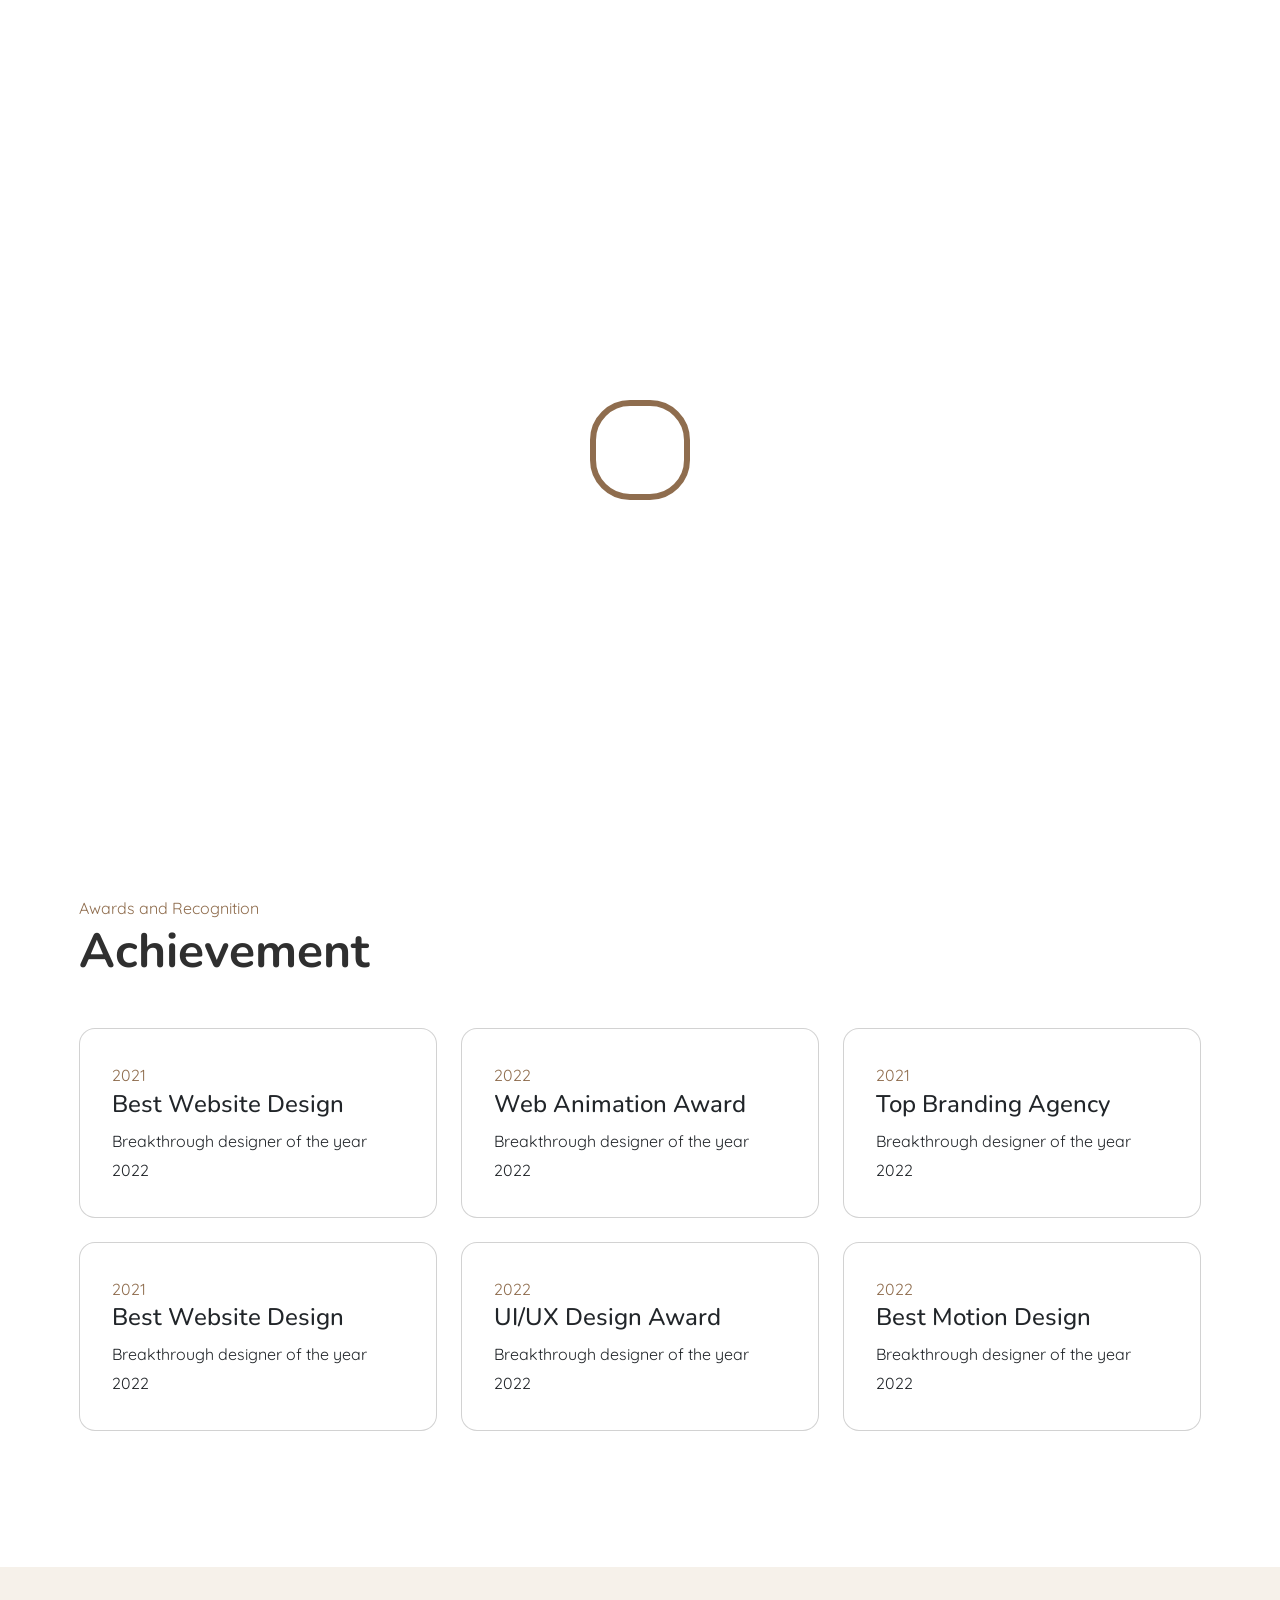
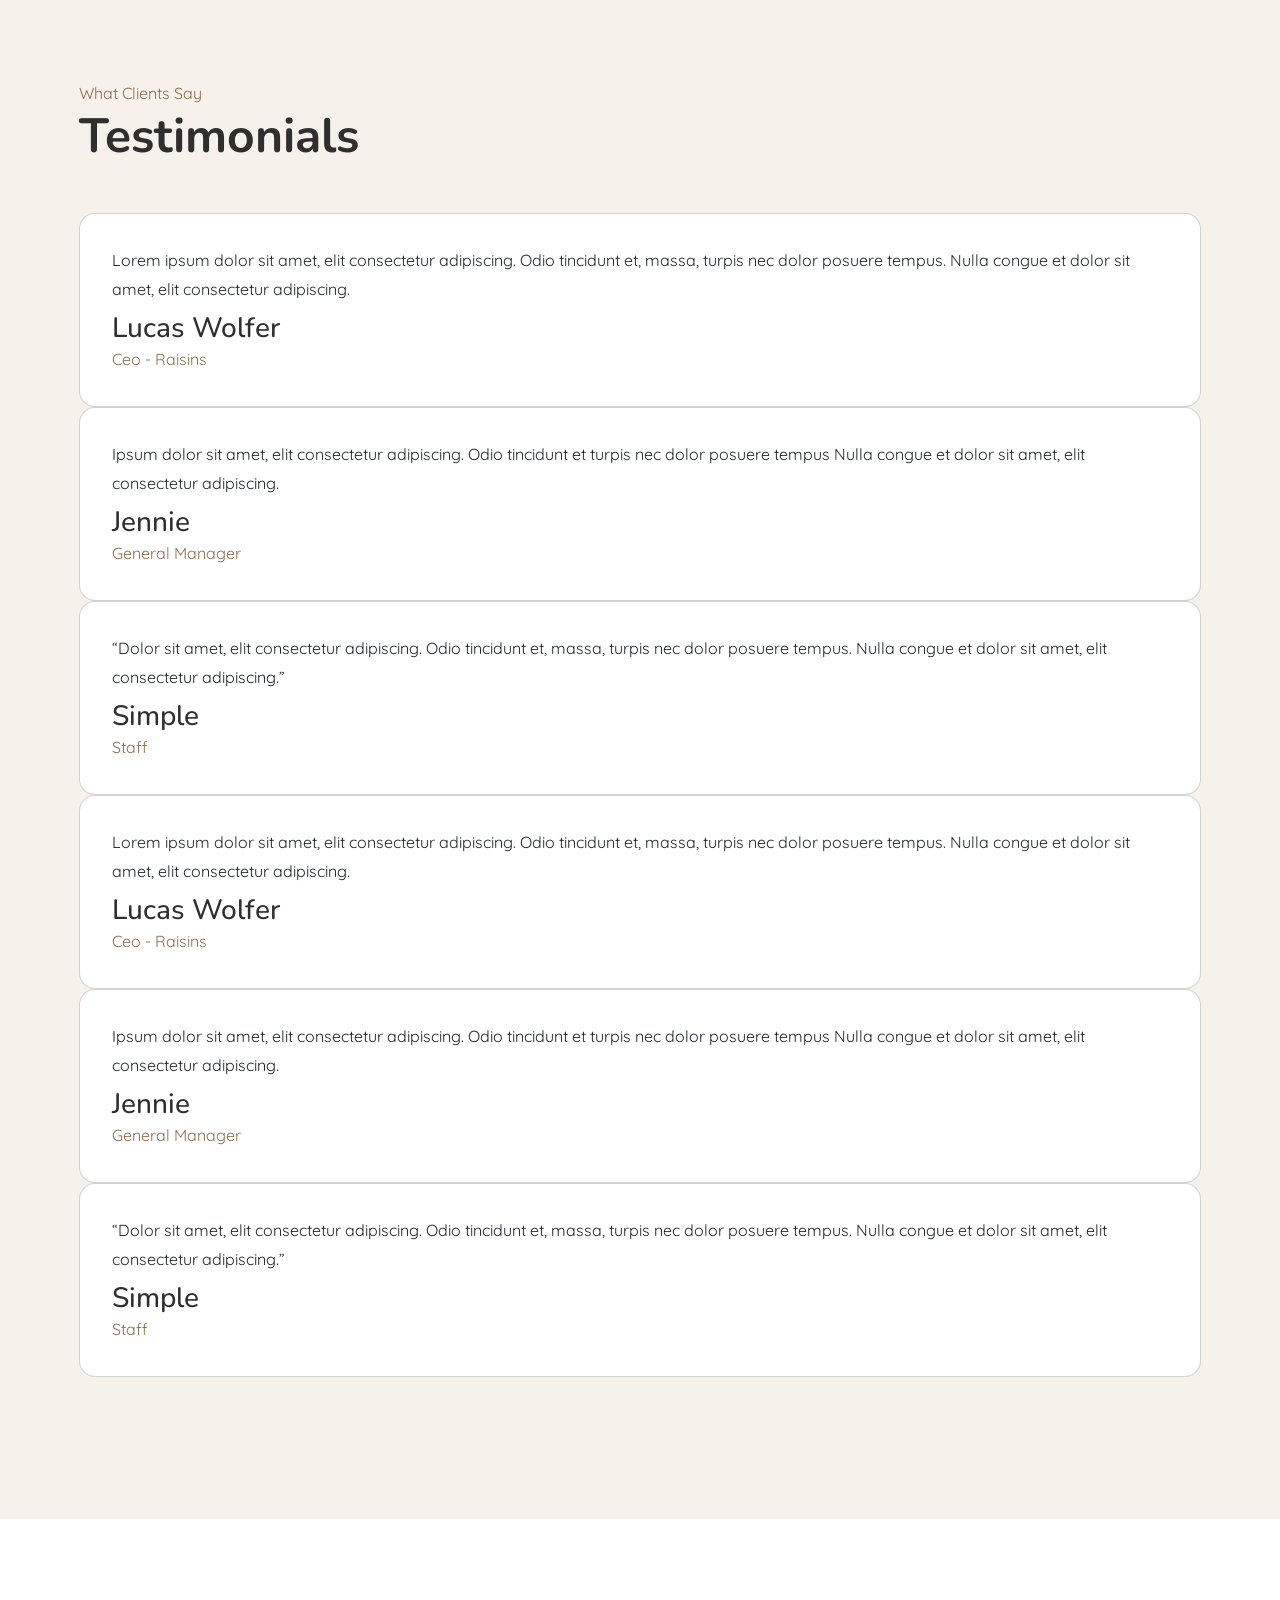
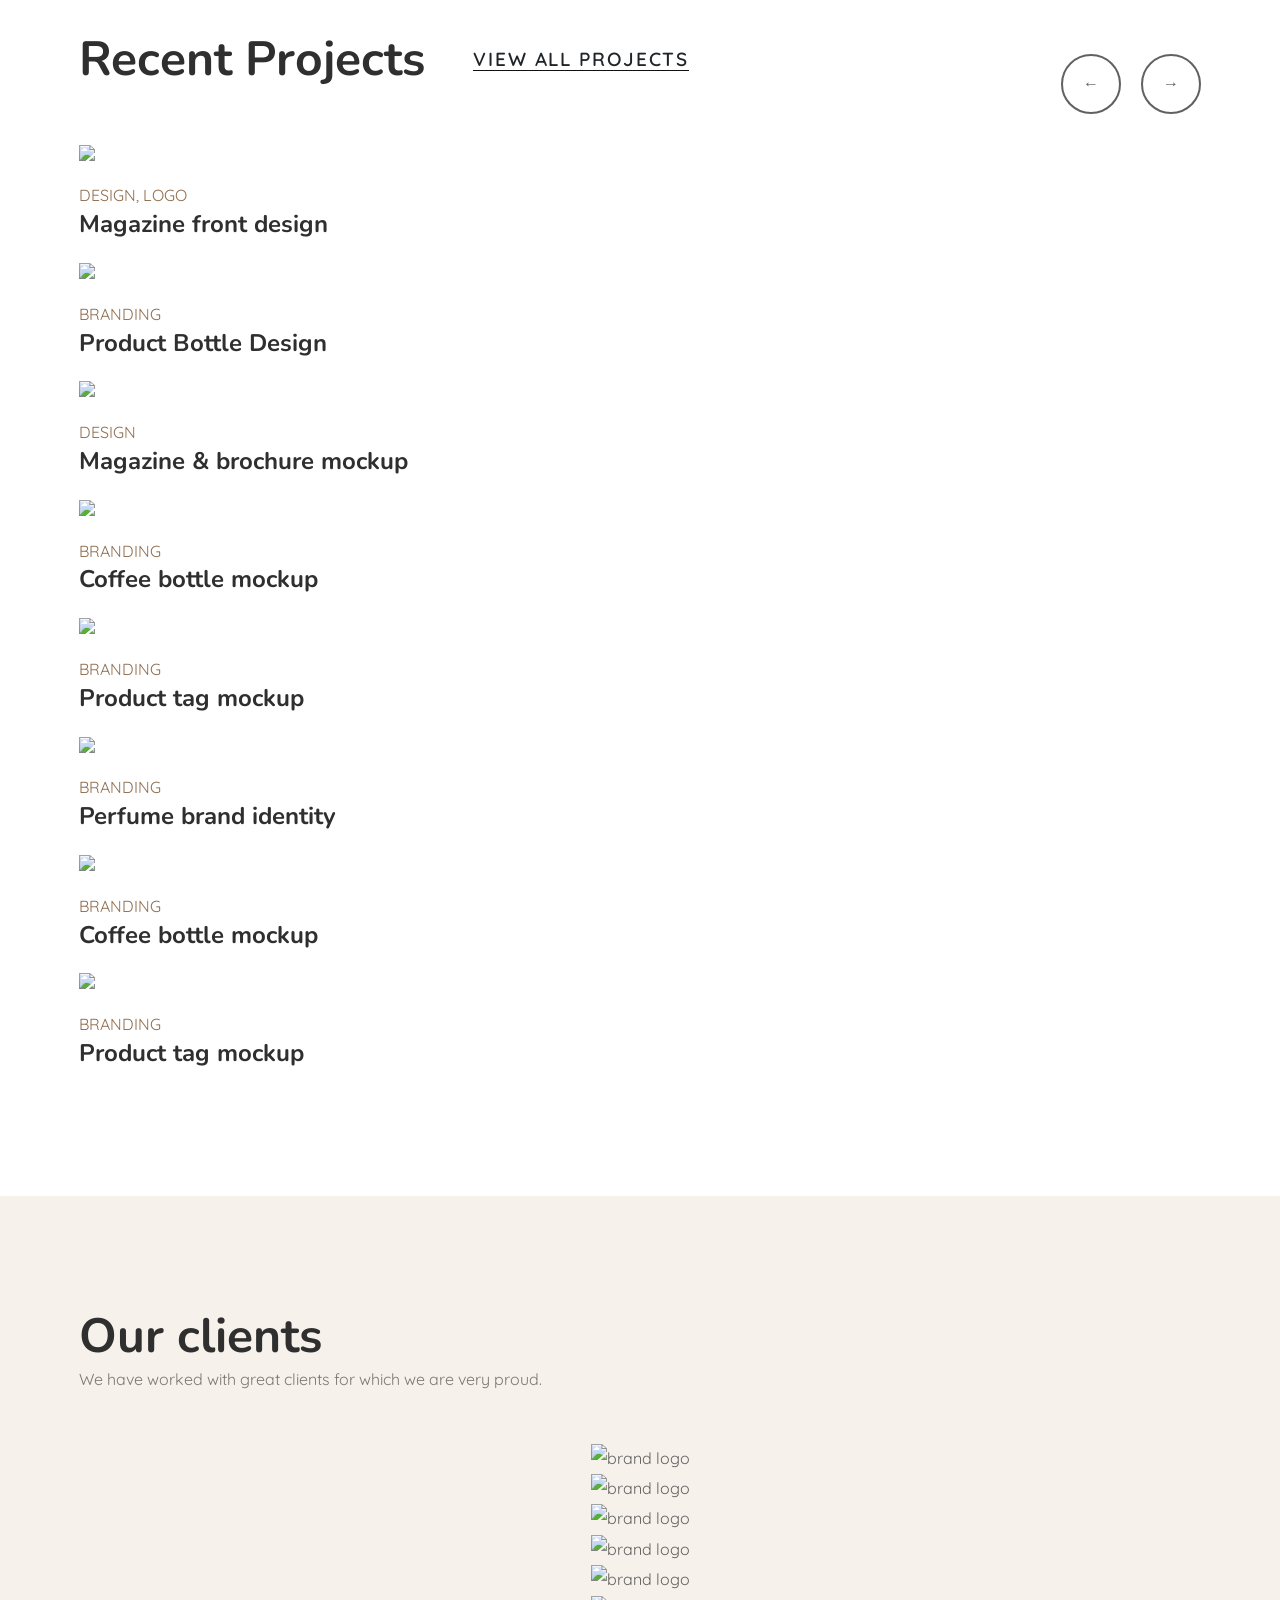
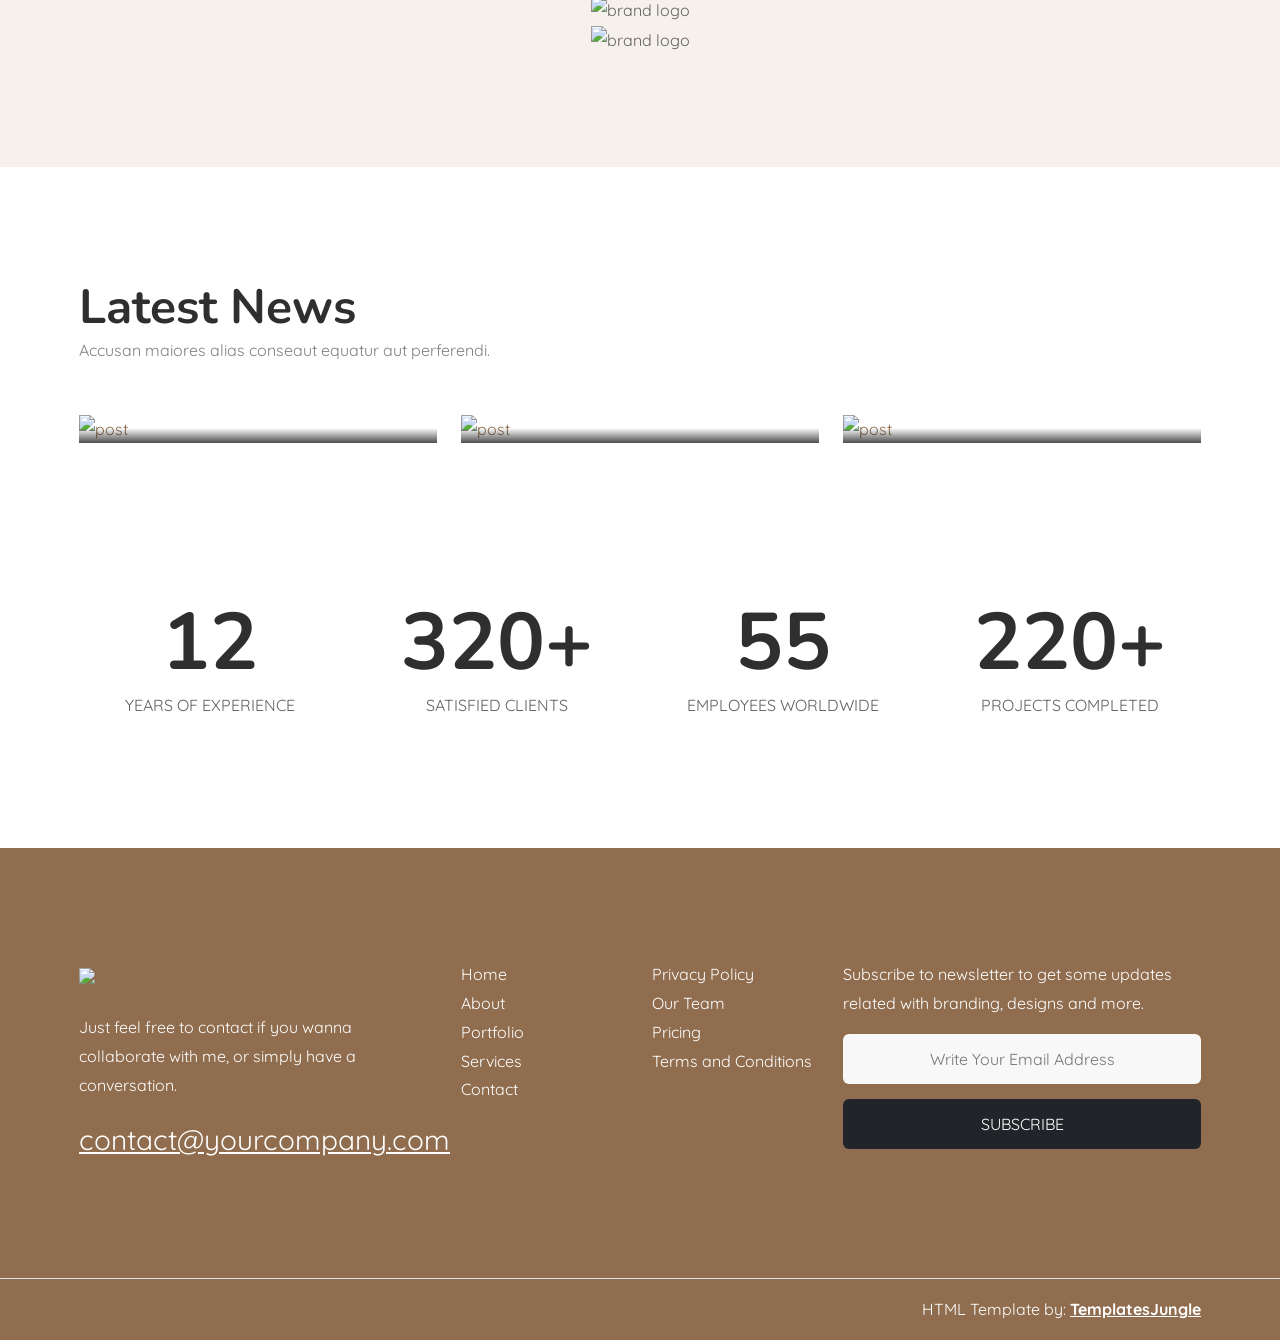
==== index.html @ b621f993 "uploading template files -2" ====
<!DOCTYPE html>
<html>

<head>
	<title>Aurora - Portfolio Bootstrap5 HTML/CSS Website Template</title>

	<meta charset="utf-8">
	<meta http-equiv="X-UA-Compatible" content="IE=edge">
	<meta name="viewport" content="width=device-width, initial-scale=1.0">
	<meta name="format-detection" content="telephone=no">
	<meta name="apple-mobile-web-app-capable" content="yes">
	<meta name="author" content="TemplatesJungle">
	<meta name="keywords" content="Portfolio, Bootstrap5, HTML/CSS, Website Template">
	<meta name="description" content="Aurora is a Portfolio Bootstrap5 HTML/CSS Website Template">

	<link rel="stylesheet" type="text/css" href="assets/icomoon/icomoon.css">
	<link href="https://cdn.jsdelivr.net/npm/bootstrap@5.2.3/dist/css/bootstrap.min.css" rel="stylesheet"
		integrity="sha384-rbsA2VBKQhggwzxH7pPCaAqO46MgnOM80zW1RWuH61DGLwZJEdK2Kadq2F9CUG65" crossorigin="anonymous">
	<link rel="stylesheet" type="text/css" href="assets/vendor/chocolat/css/chocolat.css">
	<link rel="stylesheet" type="text/css" href="css/vendor.css">

	<link rel="stylesheet" type="text/css" href="style.css">

	<link rel="preconnect" href="https://fonts.googleapis.com">
	<link rel="preconnect" href="https://fonts.gstatic.com" crossorigin>
	<link
		href="https://fonts.googleapis.com/css2?family=Nunito:ital,wght@0,200..1000;1,200..1000&family=Quicksand:wght@300..700&display=swap"
		rel="stylesheet">

</head>

<body>

	<div id="overlayer">
		<span class="loader">
			<span class="loader-inner"></span>
		</span>
	</div>

	<div class="nav nav-overlay">
		<div class="nav__content">
			<ul class="nav__list">
				<li class="nav__list-item mb-2 active-nav"><a href="#">Home</a></li>
				<li class="nav__list-item mb-2"><a href="styles.html">Styles <span
							class="badge bg-dark fs-6">PRO</span></a>
				</li>
				<li class="nav__list-item mb-2"><a href="blog.html">Blog <span class="badge bg-dark fs-6">PRO</span></a>
				</li>
				<li class="nav__list-item mb-2"><a href="portfolio-masonry.html">Portfolio Masonry <span
							class="badge bg-dark fs-6">PRO</span></a></li>
				<li class="nav__list-item mb-2"><a href="single-post.html">Single Post <span
							class="badge bg-dark fs-6">PRO</span></a></li>
				<li class="nav__list-item mb-2"><a href="single-portfolio.html">Single Portfolio <span
							class="badge bg-dark fs-6">PRO</span></a></li>
				<li class="nav__list-item mb-2"><a href="contact.html">Contact us <span
							class="badge bg-dark fs-6">PRO</span></a></li>
				<li class="nav__list-item mb-2"><a href="team.html">Our Team <span
							class="badge bg-dark fs-6">PRO</span></a>
				</li>
				<li class="nav__list-item mb-2"><a href="https://templatesjungle.gumroad.com/l/aurora"
						class="text-decoration-underline fw-bold" target="_blank">Get PRO Version</a></li>
			</ul>
		</div>
	</div>

	<header id="header">
		<div class="header-wrap" data-aos="fade">
			<div class="main-logo">
				<a href="index.html"><img src="images/logo.png" title="Portfo HTML Template"></a>
			</div><!--main-logo-->

			<nav id="navbar">
				<input id="menu-toggle" type="checkbox" />
				<label class="menu-btn" for="menu-toggle">
					<span></span>
				</label>
			</nav>

		</div><!--header-wrap-->
	</header>

	<section id="billboard" class="jarallax bg-secondary">
		<div class="container-lg">
			<div class="row align-items-end">
				<div class="col-lg-6" data-aos="zoom-in-up">
					<div class="banner-content">
						<div class="banner-header">
							<h2 class="display-1">Aurora Lane<br />Creative Head</h2>
							<p class="fs-5">I specialize in creating logos, visual identities, mobile apps, websites,
								social media
								content, and editorial designs.</p>
							<a href="#" class="btn btn-primary btn-large">Get in touch</a>
						</div>
					</div>
				</div>
				<div class="col-lg-6" data-aos="zoom-in-up">
					<img src="images/banner-pic.png" alt="Banner" class="img-fluid">
				</div>
			</div>
		</div>
	</section>

	<section id="about-me" class=" padding-large">
		<div class="container-lg">
			<div class="row">
				<div class="col-md-4 mb-5 mb-lg-0">
					<div class="info-box" data-aos="zoom-in-up" data-aos-delay="300">
						<div class="icon"><iconify-icon icon="la:edit"></div>
						<h3>UI/UX design</h3>
						<p>Perferendis doloribus asperiores repellat quia voluptas aspernatur te natus accusan maiores
							alias consequatur aut aut.</p>
					</div>
				</div>
				<div class="col-md-4 mb-5 mb-lg-0">
					<div class="info-box" data-aos="zoom-in-up" data-aos-delay="600">
						<div class="icon"><iconify-icon icon="la:gitter"></div>
						<h3>Branding</h3>
						<p>Perferendis doloribus asperiores repellat quia voluptas aspernatur te natus accusan maiores
							alias consequatur aut aut.</p>
					</div>
				</div>
				<div class="col-md-4 mb-5 mb-lg-0">
					<div class="info-box" data-aos="zoom-in-up" data-aos-delay="900">
						<div class="icon"><iconify-icon icon="la:jira"></div>
						<h3>Logo Design</h3>
						<p>Perferendis doloribus asperiores repellat quia voluptas aspernatur te natus accusan maiores
							alias consequatur aut aut.</p>
					</div>
				</div>
			</div>
		</div>
	</section>

	<section id="achievement" class="padding-large pt-0">
		<div class="container-lg">
			<div class="row">
				<div class="section-header align-center mb-5">
					<span class="text-primary">Awards and Recognition</span>
					<h2 class="display-5 m-0">Achievement</h2>
				</div>
			</div>
		</div>

		<div class="container-lg">
			<div class="row">
				<div class="col-md-4">
					<div class="card mb-4" data-aos="zoom-in-up" data-aos-delay="0">
						<div class="card-body">
							<span class="card-subtitle mb-2 text-primary">2021</span>
							<h4 class="card-title text-capitalize">best Website design</h4>
							<p class="card-text">Breakthrough designer of the year 2022</p>
						</div>
					</div>
				</div>
				<div class="col-md-4">
					<div class="card mb-4" data-aos="zoom-in-up" data-aos-delay="200">
						<div class="card-body">
							<span class="card-subtitle mb-2 text-primary">2022</span>
							<h4 class="card-title text-capitalize">Web animation award</h4>
							<p class="card-text">Breakthrough designer of the year 2022</p>
						</div>
					</div>
				</div>
				<div class="col-md-4">
					<div class="card mb-4" data-aos="zoom-in-up" data-aos-delay="400">
						<div class="card-body">
							<span class="card-subtitle mb-2 text-primary">2021</span>
							<h4 class="card-title text-capitalize">Top branding agency</h4>
							<p class="card-text">Breakthrough designer of the year 2022</p>
						</div>
					</div>
				</div>
				<div class="col-md-4">
					<div class="card mb-4" data-aos="zoom-in-up" data-aos-delay="600">
						<div class="card-body">
							<span class="card-subtitle mb-2 text-primary">2021</span>
							<h4 class="card-title text-capitalize">best Website design</h4>
							<p class="card-text">Breakthrough designer of the year 2022</p>
						</div>
					</div>
				</div>
				<div class="col-md-4">
					<div class="card mb-4" data-aos="zoom-in-up" data-aos-delay="800">
						<div class="card-body">
							<span class="card-subtitle mb-2 text-primary">2022</span>
							<h4 class="card-title text-capitalize">UI/UX design award</h4>
							<p class="card-text">Breakthrough designer of the year 2022</p>
						</div>
					</div>
				</div>
				<div class="col-md-4">
					<div class="card mb-4" data-aos="zoom-in-up" data-aos-delay="1000">
						<div class="card-body">
							<span class="card-subtitle mb-2 text-primary">2022</span>
							<h4 class="card-title text-capitalize">best motion design</h4>
							<p class="card-text">Breakthrough designer of the year 2022</p>
						</div>
					</div>
				</div>
			</div>
		</div>
	</section>

	<section id="testimonials" class="padding-large bg-grey">
		<div class="container-lg" data-aos="zoom-in-up" data-aos-delay="300">
			<div class="row">
				<div class="col-md-12">
					<div class="section-header align-center mb-5">
						<span class="text-primary">What Clients Say</span>
						<h2 class="display-5 m-0 dark">Testimonials</h2>
					</div>
				</div>
			</div>

			<div class="row">
				<div class="col-md-12 position-relative">
					<div class="testimonial-carousel swiper overflow-hidden">
						<div class="swiper-wrapper">
							<div class="swiper-slide">
								<div class="card testimonials-inner">
									<div class="card-body">
										<p class="card-text mb-2">Lorem ipsum dolor sit amet, elit consectetur
											adipiscing. Odio tincidunt et, massa, turpis nec dolor posuere tempus. Nulla
											congue et dolor sit amet, elit consectetur adipiscing.
										</p>
										<div class="testimonial-author">
											<div class="author-detail">
												<h3 class="name m-0">Lucas Wolfer</h3>
												<span class="author-title text-primary">Ceo - Raisins</span>
											</div>
										</div>
									</div>
								</div>
							</div>
							<div class="swiper-slide">
								<div class="card testimonials-inner">
									<div class="card-body">
										<p class="card-text mb-2">Ipsum dolor sit amet, elit consectetur adipiscing.
											Odio tincidunt et turpis nec dolor posuere tempus Nulla congue et dolor sit
											amet, elit consectetur adipiscing.</p>
										<div class="testimonial-author">
											<div class="author-detail">
												<h3 class="name m-0">Jennie</h3>
												<div class="author-title text-primary">General Manager</div>
											</div>
										</div>
									</div>
								</div>
							</div>
							<div class="swiper-slide">
								<div class="card testimonials-inner">
									<div class="card-body">
										<p class="card-text mb-2">“Dolor sit amet, elit consectetur adipiscing. Odio
											tincidunt et, massa, turpis nec dolor posuere tempus. Nulla congue et dolor
											sit amet, elit consectetur adipiscing.”</p>
										<div class="testimonial-author">
											<div class="author-detail">
												<h3 class="name m-0">Simple</h3>
												<div class="author-title text-primary">Staff</div>
											</div>
										</div>
									</div>
								</div>
							</div>
							<div class="swiper-slide">
								<div class="card testimonials-inner">
									<div class="card-body">
										<p class="card-text mb-2">Lorem ipsum dolor sit amet, elit consectetur
											adipiscing. Odio tincidunt et, massa, turpis nec dolor posuere tempus. Nulla
											congue et dolor sit amet, elit consectetur adipiscing.
										</p>
										<div class="testimonial-author">
											<div class="author-detail">
												<h3 class="name m-0">Lucas Wolfer</h3>
												<span class="author-title text-primary">Ceo - Raisins</span>
											</div>
										</div>
									</div>
								</div>
							</div>
							<div class="swiper-slide">
								<div class="card testimonials-inner">
									<div class="card-body">
										<p class="card-text mb-2">Ipsum dolor sit amet, elit consectetur adipiscing.
											Odio tincidunt et turpis nec dolor posuere tempus Nulla congue et dolor sit
											amet, elit consectetur adipiscing.</p>
										<div class="testimonial-author">
											<div class="author-detail">
												<h3 class="name m-0">Jennie</h3>
												<div class="author-title text-primary">General Manager</div>
											</div>
										</div>
									</div>
								</div>
							</div>
							<div class="swiper-slide">
								<div class="card testimonials-inner">
									<div class="card-body">
										<p class="card-text mb-2">“Dolor sit amet, elit consectetur adipiscing. Odio
											tincidunt et, massa, turpis nec dolor posuere tempus. Nulla congue et dolor
											sit amet, elit consectetur adipiscing.”</p>
										<div class="testimonial-author">
											<div class="author-detail">
												<h3 class="name m-0">Simple</h3>
												<div class="author-title text-primary">Staff</div>
											</div>
										</div>
									</div>
								</div>
							</div>
						</div>
					</div>
					<div class="swiper-pagination"></div>
				</div>
			</div>
		</div>
	</section>

	<section id="portfolio" class="overflow-hidden padding-large">
		<div class="container-lg" data-aos="zoom-in-up" data-aos-delay="300">
			<div class="row">
				<div class="col-md-8">
					<div
						class="section-header d-flex flex-wrap justify-content-center justify-content-md-start align-items-center mb-2 mb-md-5">
						<h2 class="display-5 m-0">Recent Projects</h2>
						<a href="#" class="btn-link ms-0 ms-md-5 text-dark text-decoration-none">View all Projects</a>
					</div>
				</div>
				<div class="col-md-4">
					<div class="swiper-buttons">
						<div class="swiper-button portfolio-carousel-prev">←</div>
						<div class="swiper-button portfolio-carousel-next">→</div>
					</div>
				</div>
			</div>
			<div class="row">
				<div class="col-md-12">

					<div class="portfolio-carousel swiper">
						<div class="swiper-wrapper">
							<div class="swiper-slide">
								<figure class="portfolio-item">
									<a href="single-portfolio.html"><img src="images/portfolio-large-6.jpg"
											class="portfolio-image"></a>
									<figcaption class="portfolio-title my-3">
										<span class="text-primary text-uppercase fs-6">Design, Logo</span>
										<h3 class="fs-4 fw-bold">Magazine front design</h3>
									</figcaption>
								</figure>
							</div>
							<div class="swiper-slide">
								<figure class="portfolio-item">
									<a href="single-portfolio.html"><img src="images/portfolio-large-7.jpg"
											class="portfolio-image"></a>
									<figcaption class="portfolio-title my-3">
										<span class="text-primary text-uppercase fs-6">Branding</span>
										<h3 class="fs-4 fw-bold">Product Bottle Design</h3>
									</figcaption>
								</figure>
							</div>
							<div class="swiper-slide">
								<figure class="portfolio-item">
									<a href="single-portfolio.html"><img src="images/portfolio-large-8.jpg"
											class="portfolio-image"></a>
									<figcaption class="portfolio-title my-3">
										<span class="text-primary text-uppercase fs-6">Design</span>
										<h3 class="fs-4 fw-bold">Magazine & brochure mockup</h3>
									</figcaption>
								</figure>
							</div>
							<div class="swiper-slide">
								<figure class="portfolio-item">
									<a href="single-portfolio.html"><img src="images/portfolio-large-9.jpg"
											class="portfolio-image"></a>
									<figcaption class="portfolio-title my-3">
										<span class="text-primary text-uppercase fs-6">Branding</span>
										<h3 class="fs-4 fw-bold">Coffee bottle mockup</h3>
									</figcaption>
								</figure>
							</div>
							<div class="swiper-slide">
								<figure class="portfolio-item">
									<a href="single-portfolio.html"><img src="images/portfolio-large-10.jpg"
											class="portfolio-image"></a>
									<figcaption class="portfolio-title my-3">
										<span class="text-primary text-uppercase fs-6">Branding</span>
										<h3 class="fs-4 fw-bold">Product tag mockup</h3>
									</figcaption>
								</figure>
							</div>
							<div class="swiper-slide">
								<figure class="portfolio-item">
									<a href="single-portfolio.html"><img src="images/portfolio-large-11.jpg"
											class="portfolio-image"></a>
									<figcaption class="portfolio-title my-3">
										<span class="text-primary text-uppercase fs-6">Branding</span>
										<h3 class="fs-4 fw-bold">Perfume brand identity</h3>
									</figcaption>
								</figure>
							</div>
							<div class="swiper-slide">
								<figure class="portfolio-item">
									<a href="single-portfolio.html"><img src="images/portfolio-large-12.jpg"
											class="portfolio-image"></a>
									<figcaption class="portfolio-title my-3">
										<span class="text-primary text-uppercase fs-6">Branding</span>
										<h3 class="fs-4 fw-bold">Coffee bottle mockup</h3>
									</figcaption>
								</figure>
							</div>
							<div class="swiper-slide">
								<figure class="portfolio-item">
									<a href="single-portfolio.html"><img src="images/portfolio-large-13.jpg"
											class="portfolio-image"></a>
									<figcaption class="portfolio-title my-3">
										<span class="text-primary text-uppercase fs-6">Branding</span>
										<h3 class="fs-4 fw-bold">Product tag mockup</h3>
									</figcaption>
								</figure>
							</div>
						</div>
					</div>
				</div>
			</div>
		</div>
	</section>

	<section id="clients" class="bg-grey padding-large">
		<div class="container-lg" data-aos="zoom-in-up" data-aos-delay="300">
			<div class="row">
				<div class="section-header align-center mb-5">
					<h2 class="display-5 m-0">Our clients</h2>
					<span class="text-black-50">We have worked with great clients for which we are very proud.</span>
				</div>
			</div>
			<div class="row">
				<div class="col-md-12 overflow-hidden">
					<div id="clients-carousel" class="swiper clients-carousel">
						<div class="swiper-wrapper">
							<div class="swiper-slide text-center"><img src="images/logo1.png" alt="brand logo"
									class="img-fluid">
							</div>
							<div class="swiper-slide text-center"><img src="images/logo2.png" alt="brand logo"
									class="img-fluid">
							</div>
							<div class="swiper-slide text-center"><img src="images/logo3.png" alt="brand logo"
									class="img-fluid">
							</div>
							<div class="swiper-slide text-center"><img src="images/logo4.png" alt="brand logo"
									class="img-fluid">
							</div>
							<div class="swiper-slide text-center"><img src="images/logo6.png" alt="brand logo"
									class="img-fluid">
							</div>
							<div class="swiper-slide text-center"><img src="images/logo2.png" alt="brand logo"
									class="img-fluid">
							</div>
							<div class="swiper-slide text-center"><img src="images/logo4.png" alt="brand logo"
									class="img-fluid">
							</div>
						</div>
					</div>
				</div>
			</div>
		</div>
	</section>

	<section id="post-grid" class="padding-large">
		<div class="container-lg">
			<div class="row">
				<div class="section-header align-center mb-5">
					<h2 class="display-5 m-0">Latest News</h2>
					<span class="text-black-50">Accusan maiores alias conseaut equatur aut perferendi.</span>
				</div>
			</div>
		</div>
		<div class="container-lg">
			<div class="row">
				<div class="col-md-4" data-aos="zoom-in-up" data-aos-delay="300">
					<figure class="post-item">
						<a href="#" class="post-link"><img src="images/post-thumb-1.jpg" alt="post"></a>
						<figcaption class="py-4">
							<div class="meta-wrap text-white">
								<span class="meta-category">Graphic Design 2021</span> /
								<span class="meta-date">July 1, 2021</span>
							</div>
							<h3>
								<a href="single-post.html" class="text-white">Graphic Designing Useful Tips & Best
									Practices</a>
							</h3>
						</figcaption>
					</figure>
				</div>

				<div class="col-md-4" data-aos="zoom-in-up" data-aos-delay="600">
					<figure class="post-item">
						<a href="#" class="post-link"><img src="images/post-thumb-2.jpg" alt="post"></a>
						<figcaption class="py-4">
							<div class="meta-wrap text-white">
								<span class="meta-category">Graphic Design 2021</span> /
								<span class="meta-date">July 1, 2021</span>
							</div>
							<h3>
								<a href="single-post.html" class="text-white">Basic typography rules for ui
									designing</a>
							</h3>
						</figcaption>
					</figure>
				</div>

				<div class="col-md-4" data-aos="zoom-in-up" data-aos-delay="900">
					<figure class="post-item">
						<a href="#" class="post-link"><img src="images/post-thumb-3.jpg" alt="post"></a>
						<figcaption class="py-4">
							<div class="meta-wrap text-white">
								<span class="meta-category">Graphic Design 2021</span> /
								<span class="meta-date">July 1, 2021</span>
							</div>
							<h3>
								<a href="single-post.html" class="text-white">Top 10 graphic designs review in 2021</a>
							</h3>
						</figcaption>
					</figure>
				</div>
			</div>
		</div>
	</section>

	<section id="features" class="padding-large pt-0">
		<div class="container-lg" data-aos="zoom-in-up" data-aos-delay="300">
			<div class="row">
				<div class="col-md-3">
					<div class="milestone text-center">
						<h3 class="display-1 m-0">12</h3>
						<p class="text-uppercase">Years of experience</p>
					</div>
				</div>
				<div class="col-md-3">
					<div class="milestone text-center">
						<h3 class="display-1 m-0">320+</h3>
						<p class="text-uppercase">satisfied clients</p>
					</div>
				</div>
				<div class="col-md-3">
					<div class="milestone text-center">
						<h3 class="display-1 m-0">55</h3>
						<p class="text-uppercase">employees worldwide</p>
					</div>
				</div>
				<div class="col-md-3">
					<div class="milestone text-center">
						<h3 class="display-1 m-0">220+</h3>
						<p class="text-uppercase">projects completed</p>
					</div>
				</div>
			</div>
		</div>
	</section>

	<footer id="footer" class="padding-large bg-primary">
		<div class="container-lg text-white">
			<div class="row">
				<div class="footer-menu col-md-4">
					<div class="footer-intro">
						<a href="#" class="logo"><img src="images/logo-light.png"></a>
					</div>
					<div class="footer-address mt-4">
						<p>Just feel free to contact if you wanna collaborate with me, or simply have a conversation.
						</p>
						<div class="mail-address">
							<a href="#" class="text-white fs-3 text-decoration-underline">contact@yourcompany.com</a>
						</div>
					</div>
				</div>

				<div class="footer-menu col-6 col-md-2">
					<ul class="list-unstyled">
						<li><a href="#" class="text-white">Home</a></li>
						<li><a href="#" class="text-white">About</a></li>
						<li><a href="#" class="text-white">Portfolio</a></li>
						<li><a href="#" class="text-white">Services</a></li>
						<li><a href="#" class="text-white">Contact</a></li>
					</ul>
				</div>

				<div class="footer-menu col-6 col-md-2">
					<ul class="list-unstyled">
						<li><a href="#" class="text-white">Privacy Policy</a></li>
						<li><a href="#" class="text-white">Our Team</a></li>
						<li><a href="#" class="text-white">Pricing</a></li>
						<li><a href="#" class="text-white">Terms and Conditions</a></li>
					</ul>
				</div>

				<div class="footer-menu col-md-4">
					<div class="subscribe">
						<p>Subscribe to newsletter to get some updates related with branding, designs and more.</p>
						<input class="rounded-2" type="text" name="email" placeholder="Write Your Email Address">
						<button class="btn btn-dark">Subscribe</button>
					</div>
				</div>
			</div>
		</div>
	</footer>

	<div id="footer-bottom" class="py-3 bg-primary border-top">
		<div class="container-lg text-white">
			<div class="row align-items-center">
				<div class="col-md-6">
					<div class="social-links">
						<ul class="justify-content-center justify-content-md-start m-0">
							<li><a href="#"><i class="icon fs-5 icon-facebook"></i></a></li>
							<li><a href="#"><i class="icon fs-5 icon-twitter"></i></a></li>
							<li><a href="#"><i class="icon fs-5 icon-behance-square"></i></a></li>
							<li><a href="#"><i class="icon fs-5 icon-youtube-play"></i></a></li>
							<li><a href="#"><i class="icon fs-5 icon-pinterest-p"></i></a></li>
						</ul>
					</div>
				</div>
				<div class="col-md-6 text-center text-md-end">
					<div class="copyright">
						<p class="m-0">HTML Template by: <a href="https://templatesjungle.com" target="_blank"
								class="text-decoration-underline fw-bold text-white">TemplatesJungle</a></p>
					</div>
				</div>
			</div>
		</div>
	</div>

	<script src="js/jquery-1.11.0.min.js"></script>
	<script src="https://cdn.jsdelivr.net/npm/bootstrap@5.2.3/dist/js/bootstrap.bundle.min.js"
		integrity="sha384-kenU1KFdBIe4zVF0s0G1M5b4hcpxyD9F7jL+jjXkk+Q2h455rYXK/7HAuoJl+0I4"
		crossorigin="anonymous"></script>
	<script src="assets/vendor/chocolat/js/chocolat.js"></script>
	<script src="js/plugins.js"></script>
	<script src="js/script.js"></script>

</body>

</html>
---- style.css ----
/*
Theme Name: Portf HTML Template
Theme URI: https://templatesjungle.com/
Author: TemplatesJungle
Author URI: https://templatesjungle.com/
Description: Portfo is specially designed Bootstrap 5 HTML CSS portfolio template.
Version: 1.2
*/

/*--------------------------------------------------------------
This is main CSS file that contains custom style rules used in this template
--------------------------------------------------------------*/

/*------------------------------------*\
    Table of contents
\*------------------------------------*/

/*------------------------------------------------

CSS STRUCTURE:

1. VARIABLES

2. GENERAL TYPOGRAPHY
  2.1 General Styles
  2.2 Floating & Alignment
  2.3 Forms
  2.4 Lists
  2.5 Code
  2.6 Tables
  2.7 Spacing
  2.8 Utilities
  2.9 Misc
  2.10 Buttons
    - Button Sizes
    - Button Shapes
    - Button Color Scheme
    - Button Aligns
  2.11 Images
    - Image Hover Effects
  2.12 Section
    - Hero Section
    - Section Title
    - Section Paddings
    - Section Margins
    - Section Bg Colors
    - Content colors


3. EXTENDED TYPOGRAPHY
  3.1 Blockquote / Pullquote
  3.2 Dropcap
  3.3 Text Highlights

4. CONTENT ELEMENTS
  4.1 Tabs
  4.2 Accordions
  4.3 Member Grid
  4.4 Product Grid

5. BLOG STYLES
  5.1 Blog Single Post
  5.2 About Author
  5.3 Comments List
  5.4 Comments Form

6. Grid Layout

6. SITE STRUCTURE
  6.1 Preloader
  6.2 Header
    - Logo
    - Header Menu
    - Nav Sidebar
  6.3 Billboard
  6.4 About Me Section
  6.5 Portfolio Section
  6.6 Quotation Section
  6.7 Achievement Section
  6.8 Post Grid Section
  6.9 Testimonials Section
  6.10 Footer
    - Footer Top
    - Footer Bottom
  

7. THIRD PARTY COMPONENTS
  7.1 parallax section
  7.2 Blog Page
  7.3 Page Navigation



/*--------------------------------------------------------------
/** 1. VARIABLES
--------------------------------------------------------------*/
:root {
  /* widths for rows and containers
     */
  --header-height: 160px;
  --header-height-min: 80px;
}

/* on mobile devices below 600px
 */
@media screen and (max-width: 600px) {
  :root {
    --header-height: 100px;
    --header-height-min: 80px;
  }
}

/* Theme Colors */
:root {
  /* --accent-color: #DBCBB8; */
  --accent-color: #8F6D4E;
  --secondary-color: #DBCBB8;
  --dark-color: #2f2f2f;
  --grey-color: #f6f1ea;
  --heading-color: #111;
  --body-text-color: #616161;
  --light-heading-color: #fff;
  --light-background-color: #fff;
  --light-text-color: #afafaf;
  --bg-text-color: #f1f1f1;
  --dark-text-color: #2f2f2f;

  --bs-primary-rgb: 143, 109, 78;
  --bs-secondary-rgb: 219, 203, 184;
}

/* Fonts */
:root {
  --body-font: "Quicksand", sans-serif;
  --heading-font: "Nunito", sans-serif;
  --secondary-font: "Playfair Display", Georgia, serif;
}


/*----------------------------------------------*/
/* 2 GENERAL TYPOGRAPHY */
/*----------------------------------------------*/
body {
  font-family: var(--body-font);
  font-size: 16px;
  line-height: 1.8;
  color: var(--body-text-color);
}

a {
  color: var(--accent-color);
  text-decoration: none;
  transition: 0.3s color ease-out;
}

a:hover {
  color: var(--dark-color);
  text-decoration: none;
}

/* Typography */
/*----------------------------------------------*/
h1,
.h1,
h2,
.h2,
h3,
.h3,
h4,
.h4,
h5,
.h5,
h6,
.h6 {
  line-height: 1.2;
  color: var(--dark-color);
  font-family: var(--heading-font);
}

h1.light,
.h1,
h2.light,
.h2,
h3.light,
.h3,
h4.light,
.h4,
h5.light,
.h5,
h6.light,
.h6 {
  color: #fff;
}

/* Code
–––––––––––––––––––––––––––––––––––––––––––––––––– */
code {
  padding: .2rem .5rem;
  margin: 0 .2rem;
  font-size: 90%;
  white-space: nowrap;
  background: var(--grey-color);
  border: 1px solid var(--grey-color);
  border-radius: 4px;
}

pre>code {
  display: block;
  padding: 1rem 1.5rem;
  white-space: pre;
  color: var(--accent-color);
}

/* Misc
–––––––––––––––––––––––––––––––––––––––––––––––––– */
hr {
  margin-top: 3rem;
  margin-bottom: 3.5rem;
  border-width: 0;
  border-top: 1px solid #E1E1E1;
}

/* - Button Sizes
------------------------------------------------------------- */
.btn.btn-small {
  padding: 0.325em 1.7em;
  font-size: 0.65em;
}

.btn.btn-medium {
  padding: 0.5em 1.75em;
  font-size: 0.75em;
}

.btn.btn-large {
  padding: 1em 2.5em;
}

.btn.btn-xlarge {
  padding: 1.5em 2.7em;
  font-size: 0.9em;
}

.btn.btn-image {
  background-color: transparent;
  padding: 0;
  max-height: 50px;
}

.btn.btn-image img {
  max-height: 50px;
}

/* - Button Shapes
------------------------------------------------------------- */
.btn.btn-rounded,
.btn.btn-rounded::after {
  border-radius: 4px;
}

.btn.btn-pill,
.btn.btn-pill::after {
  border-radius: 2em;
}

.btn.btn-full {
  display: block;
  margin: .85em 0;
  width: 100%;
  text-align: center;
}

/* button link */
.btn-link {
  display: inline-block;
  font-weight: 600;
  font-size: 19px;
  line-height: 22px;
  text-align: center;
  letter-spacing: 0.1em;
  text-transform: uppercase;
}

.btn-link:after {
  content: '';
  display: block;
  border-bottom: 1px solid #111;
  width: 100%;
  transition: transform 0.3s ease-out;
}

.btn-link:hover:after {
  transform: translate3d(0, 5px, 0);
}

/* button with line */
.btn-with-icon {
  color: #fff;
  position: relative;
}

.btn-with-icon:after {
  content: "\e900";
  font-family: "icomoon";
  position: absolute;
  top: 17px;
  right: -16px;
  width: 50%;
  z-index: 9;
  transition: 0.3s ease-out;
}

.btn-with-icon:hover {
  color: #fff;
}

.btn-with-icon:hover:after {
  width: 30%;
  right: -41px;
}

/* - Buttons Color Scheme
------------------------------------------------------------- */
.btn.btn-gray,
.btn.btn-grey {
  background: #9e9e9e;
  color: #fff;
}

.btn.btn-black {
  background: #111;
  color: #fff;
}

.btn.btn-black:hover {
  background-color: var(--secondary-color);
  color: #fff;
}

/*----------------------------------------------*/
/* 2.11 Images */
/*----------------------------------------------*/

/* Image hover Effects */
.image-hvr-effect {
  display: flex;
  overflow: hidden;
}

.image-hvr-effect img.post-image {
  transform: scale(1.1);
  will-change: transform;
  transition: transform 0.35s cubic-bezier(0.25, 0.46, 0.45, 0.94);
  z-index: 0;
}

.image-hvr-effect:hover img.post-image {
  transform: scale(1);
}


/*----------------------------------------------*/
/* 2.12 Section */
/*----------------------------------------------*/
/* Hero section
/*----------------------------------------------*/
.hero-section .hero-content {
  padding-top: 18em;
  padding-bottom: 10em;
  display: flex;
  align-items: center;
}

.hero-section {
  position: relative;
  color: var(--heading-color);
}

.hero-section h1 {
  font-size: 4em;
}

@media only screen and (max-width: 768px) {
  .hero-section h1 {
    font-size: 2em;
  }

  .hero-section .hero-content {
    padding-top: 12em;
    padding-bottom: 6em;
  }
}


/*--- Section Title
-----------------------------------------------*/
.section-header {
  position: relative;
}

.section-header .btn-link {
  margin-left: 60px;
}

.section-title {
  font-size: 68px;
  line-height: 82px;
  letter-spacing: -0.04em;
  text-transform: capitalize;
}

.section-title.dark {
  color: #303030;
}

.section-title.grey {
  color: #333;
}

.section-title.light {
  color: #fff;
}

@media screen and (max-width: 700px) {
  .section-title {
    font-size: 5em;
  }
}


/* - Section Padding
--------------------------------------------------------------*/
.padding-xsmall {
  padding-top: 0.5em;
  padding-bottom: 0.5em;
}

.padding-small {
  padding-top: 2em;
  padding-bottom: 2em;
}

.padding-medium {
  padding-top: 4em;
  padding-bottom: 4em;
}

.padding-large {
  padding-top: 7em;
  padding-bottom: 7em;
}

.padding-xlarge {
  padding-top: 9.5em;
  padding-bottom: 9.5em;
}

.padding-2xlarge {
  padding-top: 15em;
  padding-bottom: 15em;
}

@media only screen and (max-width: 768px) {

  .padding-small,
  .padding-medium,
  .padding-large,
  .padding-xlarge {
    padding-top: 6em;
    padding-bottom: 6em;
  }
}

/* no padding */
.no-padding-bottom {
  padding-bottom: 0 !important;
}

.no-padding-top {
  padding-top: 0 !important;
}

/* - Section margin
--------------------------------------------------------------*/
.margin-small {
  margin-top: 3em;
  margin-bottom: 3em;
}

.margin-medium {
  margin-top: 4.5em;
  margin-bottom: 4.5em;
}

.margin-large {
  margin-top: 6em;
  margin-bottom: 6em;
}

.margin-xlarge {
  margin-top: 7.5em;
  margin-bottom: 7.5em;
}

@media only screen and (max-width: 768px) {

  .margin-small,
  .margin-medium,
  .margin-large,
  .margin-xlarge {
    margin-top: 1em;
    margin-bottom: 1em;
  }
}

/* - Section bg colors
--------------------------------------------------------------*/
.bg-grey {
  background: var(--grey-color);
}

.bg-dark {
  background: var(--dark-color);
}

/* - Content colors
--------------------------------------------------------------*/
.content-light h1,
.content-light h2,
.content-light h3,
.content-light h4,
.content-light h5,
.content-light h6 {
  color: var(--light-heading-color);
}

.content-light a,
.content-light {
  color: var(--light-text-color);
}

.content-light a:hover {
  color: var(--light-text-color);
}

.content-light h1,
.content-light h2,
.content-light h3,
.content-light h4,
.content-light h5,
.content-light h6 {
  color: var(--light-heading-color);
}

.content-light a,
.content-light {
  color: var(--light-text-color);
}

.content-light a:hover {
  color: var(--light-text-color);
}


/*====================================================================*/
/* 3. EXTENDED TYPOGRAPHY */
/*====================================================================*/
/*----------------------------------------------*/
/* 3.1 Blockquote /Pullquote */
/*----------------------------------------------*/
.single-post .content p:first-child,
.quote blockquote,
blockquote,
.single-post .content blockquote p,
.pullquote-right,
.pullquote-left {
  font-size: 24px;
  line-height: 1.4em;
  margin: 0 0 30px;
  padding: 0;
  color: #727272;
  font-style: italic;
}

.pullquote-right,
.pullquote-left {
  width: 40%;
}

blockquote cite {
  display: block;
  font-size: 0.8em;
  margin-top: 20px;
  font-style: italic;
}

.pullquote-left {
  float: left;
  margin: 20px 20px 20px 0;
}

.pullquote-right {
  float: right;
  margin: 20px 0 20px 20px;
}

/*----------------------------------------------*/
/* 3.2 Dropcap */
/*----------------------------------------------*/
.dropcap {
  display: inline-block;
  margin: 20px;
  font-size: 4em;
  font-weight: bolder;
  text-transform: uppercase;
  text-align: center;
  color: #111;
}

.dropcap.colored {
  color: #2bcaae;
}

/*----------------------------------------------*/
/* 3.3 Text Highlights */
/*----------------------------------------------*/
.highlight {
  background: var(--accent-color);
  color: #fff;
  padding: 1px 5px;
}

.highlight.light {
  background: #ffff99;
  color: #101010;
}

.highlight.dark {
  background: #333;
}

.colored {
  color: #2bcaae !important;
}

/*====================================================================*/
/* 5. BLOG STYLES */
/*====================================================================*/

/* 5.1 Blog Single Post
------------------------------------------*/
/* breadcrumbs */
.breadcrumbs span {
  display: inline-block;
}

/* 5.2 About Author
------------------------------------------*/
.author-post {
  padding-left: 30px;
}

.author-post h4 {
  font-weight: 500;
  text-transform: none;
}

/* 5.3 Comments List
------------------------------------------*/
.comment-meta span.meta-date {
  font-size: 13px;
  padding-right: 10px;
}

.comments-wrap .child-comments {
  padding-left: 50px;
}

/* 5.4 Comments Form
------------------------------------------*/
.comment-respond .comment-form {
  display: flex;
}


/*====================================================================*/
/* 5. Grid Layout */
/*====================================================================*/

/* .container {
  padding-right: 15px;
  padding-left: 15px;
  margin-right: auto;
  margin-left: auto;
} */

.row {
  display: -ms-flexbox;
  display: flex;
  -ms-flex-wrap: wrap;
  flex-wrap: wrap;
  margin-right: -15px;
  margin-left: -15px;
}

/* @media screen and (max-width: 991px) {
  .container {
    padding-right: 30px;
    padding-left: 30px;
  }
} */

/*----------------------------------------------*/
/* 6. SITE STRUCTURE */
/*----------------------------------------------*/

/*----- 6.1 Preloader
--------------------------------------------------------------*/
#overlayer {
  width: 100%;
  height: 100%;
  position: fixed;
  z-index: 20;
  background: #fff;
  display: flex;
  justify-content: center;
  align-items: center;
}

.loader {
  display: inline-block;
  width: 100px;
  height: 100px;
  border: 6px solid var(--accent-color);
  animation: loader 4s infinite ease-out;
  border-radius: 40px;
}

.loader-inner {
  vertical-align: top;
  display: inline-block;
  width: 100%;
  border-radius: 40px;
  animation: loader-inner 8s infinite ease-out;
}

@keyframes loader {
  0% {
    transform: rotate(0deg);
  }

  25% {
    transform: rotate(180deg);
  }

  50% {
    transform: rotate(180deg);
  }

  75% {
    transform: rotate(360deg);
  }

  100% {
    transform: rotate(360deg);
  }
}

@keyframes loader-inner {
  0% {
    height: 0%;
  }

  25% {
    height: 0%;
  }

  50% {
    height: 100%;
  }

  75% {
    height: 100%;
  }

  100% {
    height: 0%;
  }
}

/*----- 6.2 Header
--------------------------------------------------------------*/
#header .header-wrap {
  position: absolute;
  top: 0;
  z-index: 9;
  padding: 40px;
  width: 100%;
}

/*----- Logo
--------------------------------------------------------------*/
.main-logo a {
  font-size: 2em;
  color: #fff;
  font-weight: 600;
}

.main-logo.dark a {
  color: #000;
}

@media screen and (max-width: 799px) {
  #header .header-wrap {
    padding: 40px 20px;
  }
}

/*----- Header Menu
--------------------------------------------------------------*/
#menu-toggle {
  opacity: 0;
}

#menu-toggle:checked~.menu-btn>span {
  transform: rotate(45deg);
}

#menu-toggle:checked~.menu-btn>span::before {
  top: 0;
  transform: rotate(0);
  background: var(--dark-color);
}

#menu-toggle:checked~.menu-btn>span::after {
  top: 0;
  transform: rotate(90deg);
  background: var(--dark-color);
}

#menu-toggle:checked~.navmenu {
  visibility: visible;
  right: 0;
}

.menu-btn {
  display: flex;
  align-items: center;
  position: fixed;
  top: 20px;
  right: 20px;
  width: 26px;
  height: 26px;
  cursor: pointer;
  z-index: 1;
  margin: 30px;
}

.menu-btn>span,
.menu-btn>span::before,
.menu-btn>span::after {
  display: block;
  position: absolute;
  width: 100%;
  height: 2px;
  background-color: var(--dark-color);
  transition-duration: .25s;
}

.menu-btn.light>span,
.menu-btn.light>span::before,
.menu-btn.light>span::after {
  background-color: var(--dark-color);
}

.menu-btn>span::before {
  content: '';
  top: -8px;
}

.menu-btn>span::after {
  content: '';
  top: 8px;
}

/*----- Nav Sidebar
--------------------------------------------------------------*/
.nav-overlay {
  position: fixed;
  top: 0;
  z-index: 9;
}

.nav-overlay:before,
.nav-overlay:after {
  content: "";
  position: fixed;
  width: 100vw;
  height: 100vh;
  background: var(--secondary-color);
  border-bottom-left-radius: 200%;
  z-index: -1;
  -webkit-transition: -webkit-transform cubic-bezier(0.77, 0, 0.175, 1) 0.6s, border-radius linear 0.8s;
  transition: -webkit-transform cubic-bezier(0.77, 0, 0.175, 1) 0.6s, border-radius linear 0.8s;
  transition: transform cubic-bezier(0.77, 0, 0.175, 1) 0.6s, border-radius linear 0.8s;
  transition: transform cubic-bezier(0.77, 0, 0.175, 1) 0.6s, -webkit-transform cubic-bezier(0.77, 0, 0.175, 1) 0.6s, border-radius linear 0.8s;
  -webkit-transform: translateX(100%) translateY(-100%);
  transform: translateX(100%) translateY(-100%);
}

.nav-overlay:after {
  background: var(--grey-color);
  -webkit-transition-delay: 0s;
  transition-delay: 0s;
}

.nav-overlay:before {
  -webkit-transition-delay: .2s;
  transition-delay: .2s;
}

.nav__content {
  position: fixed;
  visibility: hidden;
  top: 50%;
  margin-top: 20px;
  -webkit-transform: translate(0%, -50%);
  transform: translate(0%, -50%);
  width: 100%;
  text-align: center;
}

.nav__list {
  position: relative;
  padding: 0;
  margin: 0;
  z-index: 2;
}

.nav__list-item {
  position: relative;
  display: block;
  -webkit-transition-delay: 0.8s;
  transition-delay: 0.8s;
  opacity: 0;
  text-align: center;
  color: #fff;
  overflow: hidden;
  font-family: var(--heading-font);
  font-size: 4vh;
  line-height: 1.15;
  margin-top: 0;
  margin-bottom: 0;
  transition: color .3s ease;
}

.nav__list-item a {
  position: relative;
  text-decoration: none;
  color: rgb(24, 24, 24);
  overflow: hidden;
  cursor: pointer;
  padding-left: 5px;
  padding-right: 5px;
  z-index: 2;
  display: inline-block;
  transition: all 200ms linear;
}

.nav__list-item a:hover {
  color: var(--accent-color);
}

.nav__list-item.active-nav a {
  color: var(--accent-color);
}

body.nav-active .nav__content {
  visibility: visible;
}

body.nav-active .menu-icon__line {
  background-color: var(--light-background-color);
  -webkit-transform: translate(0px, 0px) rotate(-45deg);
  transform: translate(0px, 0px) rotate(-45deg);
}

body.nav-active .menu-icon__line-left {
  width: 15px;
  -webkit-transform: translate(2px, 4px) rotate(45deg);
  transform: translate(2px, 4px) rotate(45deg);
}

body.nav-active .menu-icon__line-right {
  width: 15px;
  float: right;
  -webkit-transform: translate(-3px, -3.5px) rotate(45deg);
  transform: translate(-3px, -3.5px) rotate(45deg);
}

body.nav-active .menu-icon:hover .menu-icon__line-left,
body.nav-active .menu-icon:hover .menu-icon__line-right {
  width: 15px;
}

body.nav-active .nav-overlay {
  visibility: visible;
}

body.nav-active .nav-overlay:before,
body.nav-active .nav-overlay:after {
  -webkit-transform: translateX(0%) translateY(0%);
  transform: translateX(0%) translateY(0%);
  border-radius: 0;
}

body.nav-active .nav-overlay:after {
  -webkit-transition-delay: .1s;
  transition-delay: .1s;
}

body.nav-active .nav-overlay:before {
  -webkit-transition-delay: 0s;
  transition-delay: 0s;
}

body.nav-active .nav__list-item {
  opacity: 1;
  -webkit-transform: translateX(0%);
  transform: translateX(0%);
  -webkit-transition: opacity .3s ease, color .3s ease, -webkit-transform .3s ease;
  transition: opacity .3s ease, color .3s ease, -webkit-transform .3s ease;
  transition: opacity .3s ease, transform .3s ease, color .3s ease;
  transition: opacity .3s ease, transform .3s ease, color .3s ease, -webkit-transform .3s ease;
}

body.nav-active .nav__list-item:nth-child(0) {
  -webkit-transition-delay: 0.7s;
  transition-delay: 0.7s;
}

body.nav-active .nav__list-item:nth-child(1) {
  -webkit-transition-delay: 0.8s;
  transition-delay: 0.8s;
}

body.nav-active .nav__list-item:nth-child(2) {
  -webkit-transition-delay: 0.9s;
  transition-delay: 0.9s;
}

body.nav-active .nav__list-item:nth-child(3) {
  -webkit-transition-delay: 1s;
  transition-delay: 1s;
}

body.nav-active .nav__list-item:nth-child(4) {
  -webkit-transition-delay: 1.1s;
  transition-delay: 1.1s;
}

body.nav-active .nav__list-item:nth-child(5) {
  -webkit-transition-delay: 1.2s;
  transition-delay: 1.2s;
}

body.nav-active .nav__list-item:nth-child(6) {
  -webkit-transition-delay: 1.3s;
  transition-delay: 1.3s;
}

body.nav-active .nav__list-item:nth-child(7) {
  -webkit-transition-delay: 1.4s;
  transition-delay: 1.4s;
}

body.nav-active .nav__list-item:nth-child(8) {
  -webkit-transition-delay: 1.5s;
  transition-delay: 1.5s;
}

body.nav-active .nav__list-item:nth-child(9) {
  -webkit-transition-delay: 1.6s;
  transition-delay: 1.6s;
}

body.nav-active .nav__list-item:nth-child(10) {
  -webkit-transition-delay: 1.7s;
  transition-delay: 1.7s;
}

/*----- 6.3 Billboard
--------------------------------------------------------------*/
#billboard .banner-content {
  padding-bottom: 180px;
}

@media screen and (max-width: 991px) {
  .jarallax {
    min-height: auto;
  }

  #billboard .banner-content {
    padding-top: 150px;
    padding-bottom: 10px;
  }
}


/*----- 6.4 About Me Section
--------------------------------------------------------------*/
#about-me .intro {
  margin-right: 60px;
  margin-bottom: 70px;
}

#about-me .intro p {
  line-height: 2.5;
  color: var(--body-text-color);
  ;
}

#about-me .skill-chart ul {
  text-transform: uppercase;
  list-style: none;
}

#about-me .skill-chart li {
  border-bottom: 1px solid #dbdbdb;
  margin-bottom: 40px;
  width: 100%;
}

#about-me .skill-chart li span.skill {
  display: block;
  border-bottom: 3px solid #000;
  padding-bottom: 24px;
  margin-bottom: -2px;
}

.skill-chart li span.twenty-percent {
  width: 20%;
}

.skill-chart li span.thirty-percent {
  width: 30%;
}

.skill-chart li span.forty-percent {
  width: 40%;
}

.skill-chart li span.fifty-percent {
  width: 50%;
}

.skill-chart li span.sixty-percent {
  width: 60%;
}

.skill-chart li span.seventy-percent {
  width: 70%;
}

.skill-chart li span.eighty-percent {
  width: 80%;
}

/*----- 6.5 Portfolio Section
--------------------------------------------------------------*/
.portfolio-item .portfolio-image {
  width: 100%;
  object-fit: cover;
}

.portfolio-item .portfolio-item img {
  transition: transform 0.6s ease-out;
}

.portfolio-item .portfolio-item a {
  display: block;
  overflow: hidden;
}

.portfolio-item .portfolio-item a:hover img {
  transform: scale(1.1);
}

/*----- 6.6 Quotation Section
--------------------------------------------------------------*/
#quotation {
  background-color: #000;
  padding: 150px 20px;
  overflow: hidden;
}

#quotation .icon-overlay {
  position: relative;
}

#quotation .icon-overlay:before,
#quotation .icon-overlay:after {
  position: absolute;
  font-family: "icomoon";
  font-size: 23em;
  color: #3a3a3a;
  padding: 0 20px;
}

#quotation .icon-overlay.left-item:before {
  content: "\e977";
  top: -220px;
  left: 0;
}

#quotation .icon-overlay.right-item:after {
  content: "\e978";
  right: 0;
  bottom: -190px;
}

#quotation blockquote {
  color: #fff;
  display: flex;
  flex-wrap: wrap;
  margin: 70px auto 0;
  text-align: center;
  z-index: 9;
}

#quotation blockquote>p {
  width: 60%;
  margin: 0 auto 35px;
  font-style: normal;
}

#quotation q {
  font-size: 0.7em;
  color: #999;
  width: 100%;
}

@media screen and (max-width: 991px) {
  #quotation blockquote>q {
    width: 85%;
  }
}

/*----- 6.7 Achievement Section
--------------------------------------------------------------*/
#achievement .achievement-block {
  border-bottom: 1px solid #E2E2E2;
  padding-bottom: 30px;
  margin-bottom: 60px;
}

#achievement .achievement-block h3 {
  margin-bottom: 10px;
}


/*----- 6.8 Post Grid Section
--------------------------------------------------------------*/
#post-grid .post-item {
  overflow: hidden;
  position: relative;
  cursor: pointer;
  margin-bottom: 40px;
}

#post-grid .post-item:last-child {
  margin-right: 0;
}

#post-grid a.post-link:before {
  content: '';
  background: linear-gradient(to bottom, rgba(0, 0, 0, 0) 0%, rgba(0, 0, 0, 0.7) 100%);
  width: 100%;
  height: 50%;
  position: absolute;
  top: 50%;
  left: 0;
  z-index: 1;
  transition-duration: 0.8s;
}

#post-grid .post-item:hover a.post-link:before {
  height: 100%;
  top: 0;
  transition-property: top, opacity;
}

#post-grid .post-item figcaption {
  position: absolute;
  bottom: 0;
  left: 0;
  z-index: 2;
  width: 100%;
  color: #fff;
  padding: 0 35px;
}

#post-grid .post-item h3 {
  font-size: 1.5em;
  line-height: 1.5;
  font-weight: 700;
}

/*----- 6.10 Footer
--------------------------------------------------------------*/

/*-- Footer Top --*/

.footer-menu .subscribe input[type="text"] {
  width: 100%;
  height: 50px;
  border: none;
  background: #F8F8F8;
  text-align: center;
  margin-bottom: 15px;
}

.footer-menu .subscribe button {
  width: 100%;
  height: 50px;
  border: none;
  text-transform: uppercase;
  cursor: pointer;
}


/*-- Footer Bottom --*/

#footer-bottom .social-links ul {
  display: flex;
  list-style: none;
}

#footer-bottom .social-links li {
  margin-right: 30px;
}

#footer-bottom .social-links li:last-child {
  margin-right: 0;
}

#footer-bottom .social-links a {
  color: #fff;
}

#footer-bottom .social-links a:hover {
  color: #fff;
}

#footer-bottom .copyright a {
  color: #d4d4d4;
}

#footer-bottom .copyright a:hover {
  color: #fff;
}


/*--------------------------------------------------------------
/** 7. THIRD PARTY COMPONENTS
--------------------------------------------------------------*/

/*----- 7.1 Parallax Section 
--------------------------------------------------------------*/

.parallax-section {
  overflow: hidden;

  position: relative;
  display: block;
  min-height: 400px;
  background: transparent;
}

.parallax-section .parallax-image {
  position: absolute;
  width: 100%;
  top: 0;
  left: 0;
  z-index: -1;
}


/*----- 7.2 Blog Page 
--------------------------------------------------------------*/
article.post-item {
  margin-bottom: 80px;
}

.post-media {
  margin-right: 30px;
}

.post-media img {
  width: 100%;
  height: auto;
  object-fit: cover;
}

.post-content {
  padding-top: 30px;
}

.post-content span.meta-date {
  font-style: italic;
}

.post-content h2 {
  font-size: 1.8em;
  font-weight: 600;
  line-height: 1.3em;
  margin: 15px 0;
}

.post-content p>a.btn.btn-common {
  display: block;
  width: 20%;
  margin-top: 30px;
}


/*----- 7.3 Page Navigation 
--------------------------------------------------------------*/

.pagination .page-numbers {
  padding: 10px;
}

.pagination .page-numbers {
  color: #111;
}

.pagination .page-numbers.current {
  color: #fff;
  background: #111;
}

/* comment-list */
.comment-list .commentorImg {
  width: 100px;
  height: 100px;
}

.comment-list .comment-meta h4 {
  margin: 0 10px 0 0;
}


/*----- 8.1 Contact Page 
--------------------------------------------------------------*/
.contact h2.contact-title {
  font-size: 2.5em;
}

.contact .contact-detail {
  margin-left: 50px;
  padding: 50px;
  background-color: #f4f4f4;
}

.contact .detail-item {
  display: flex;
  align-items: baseline;
  margin-bottom: 20px;
}

.contact .detail-item h4 {
  margin: 0;
  padding-right: 20px;
}

.contact .detail-item p {
  margin: 0;
}

/* info box */
.info-box iconify-icon {
  color: var(--accent-color);
  font-size: 52px;
}

/* swiper */
.swiper-buttons {
  display: flex;
  justify-content: flex-end;
  gap: 20px;
  align-items: center;
  height: 100%;
}

.swiper-button {
  border: 2px solid var(--body-text-color);
  display: block;
  width: 60px;
  height: 60px;
  display: flex;
  align-items: center;
  justify-content: center;
  color: var(--body-text-color);
  border-radius: 50px;
  cursor: pointer;
  transition: all 0.3s ease-out;
}

.swiper-button:hover {
  border-color: var(--dark-color);
  color: var(--dark-color);
}

.swiper-pagination {
  margin-top: 30px;
  position: relative;
}

.swiper-pagination-bullet-active {
  background-color: var(--accent-color);
}

.swiper-pagination-clickable .swiper-pagination-bullet {
  margin: 4px;
}

@media screen and (max-width: 991px) {
  .swiper-buttons {
    justify-content: center;
    margin-bottom: 30px;
  }
}

/* Bootstrap theme override 
--------------------------------------------------------------*/

.accordion-button:not(.collapsed) {
  color: var(--accent-color);
  background-color: transparent;
}

.nav-link {
  color: #9099a7;
}

.nav-link:hover {
  color: #111;
}

.tab-content {
  padding: 20px 0;
}

.accordion-button:focus {
  border-color: #e5e6e7;
  box-shadow: none;
}

.accordion-item {
  border-left: 0;
  border-right: 0;
}

.text-muted {
  color: var(--secondary-color) !important;
}

/* primary button */
.btn-link,
.link-primary {
  color: var(--accent-color);
}

.btn-link:focus,
.btn-link:hover,
.link-primary:focus,
.link-primary:hover {
  color: var(--secondary-color);
}

.btn-primary {
  background-color: var(--accent-color);
  border-color: var(--accent-color);
}

.btn-primary:focus,
.btn-primary:hover {
  color: #fff;
  background-color: var(--dark-color);
  border-color: var(--dark-color);
}

.btn-outline-primary {
  color: var(--accent-color);
  border-color: var(--accent-color);
}

.btn-outline-primary:focus,
.btn-outline-primary:hover {
  color: #fff;
  background-color: var(--secondary-color);
  border-color: var(--secondary-color);
}

.border-primary {
  border-color: var(--accent-color) !important;
}

.bg-primary {
  --bs-bg-opacity: 1;
  background-color: var(--accent-color) !important;
}

.bg-secondary {
  --bs-bg-opacity: 1;
  background-color: var(--secondary-color) !important;
}

.text-white .border-top {
  border-top: 1px solid #3b3e42 !important;
}

.text-white p {
  color: var(--dim-light-color)
}

.display-1,
.display-2,
.display-3,
.display-4,
.display-5,
.display-6 {
  font-weight: 700;
}

.card {
  border-radius: 1rem;
}

.card-body {
  padding: 2rem 2rem;
}


/*---- Portfolio Masonry section style start ----*/

button.filter-button {
  border: none;
  background: transparent;
  color: var(--light-text-color);
  text-align: center;
  font-size: 1rem;
  font-family: var(--heading-font);
  font-weight: 300;
  letter-spacing: 0.02rem;
}

button.filter-button.active {
  color: var(--accent-color);
  padding: 0.56rem 1.19rem;
  border-radius: 30px;
}

button.filter-button:hover {
  color: var(--accent-color);
  padding: 0.56rem 1.19rem;
  border-radius: 30px;
}
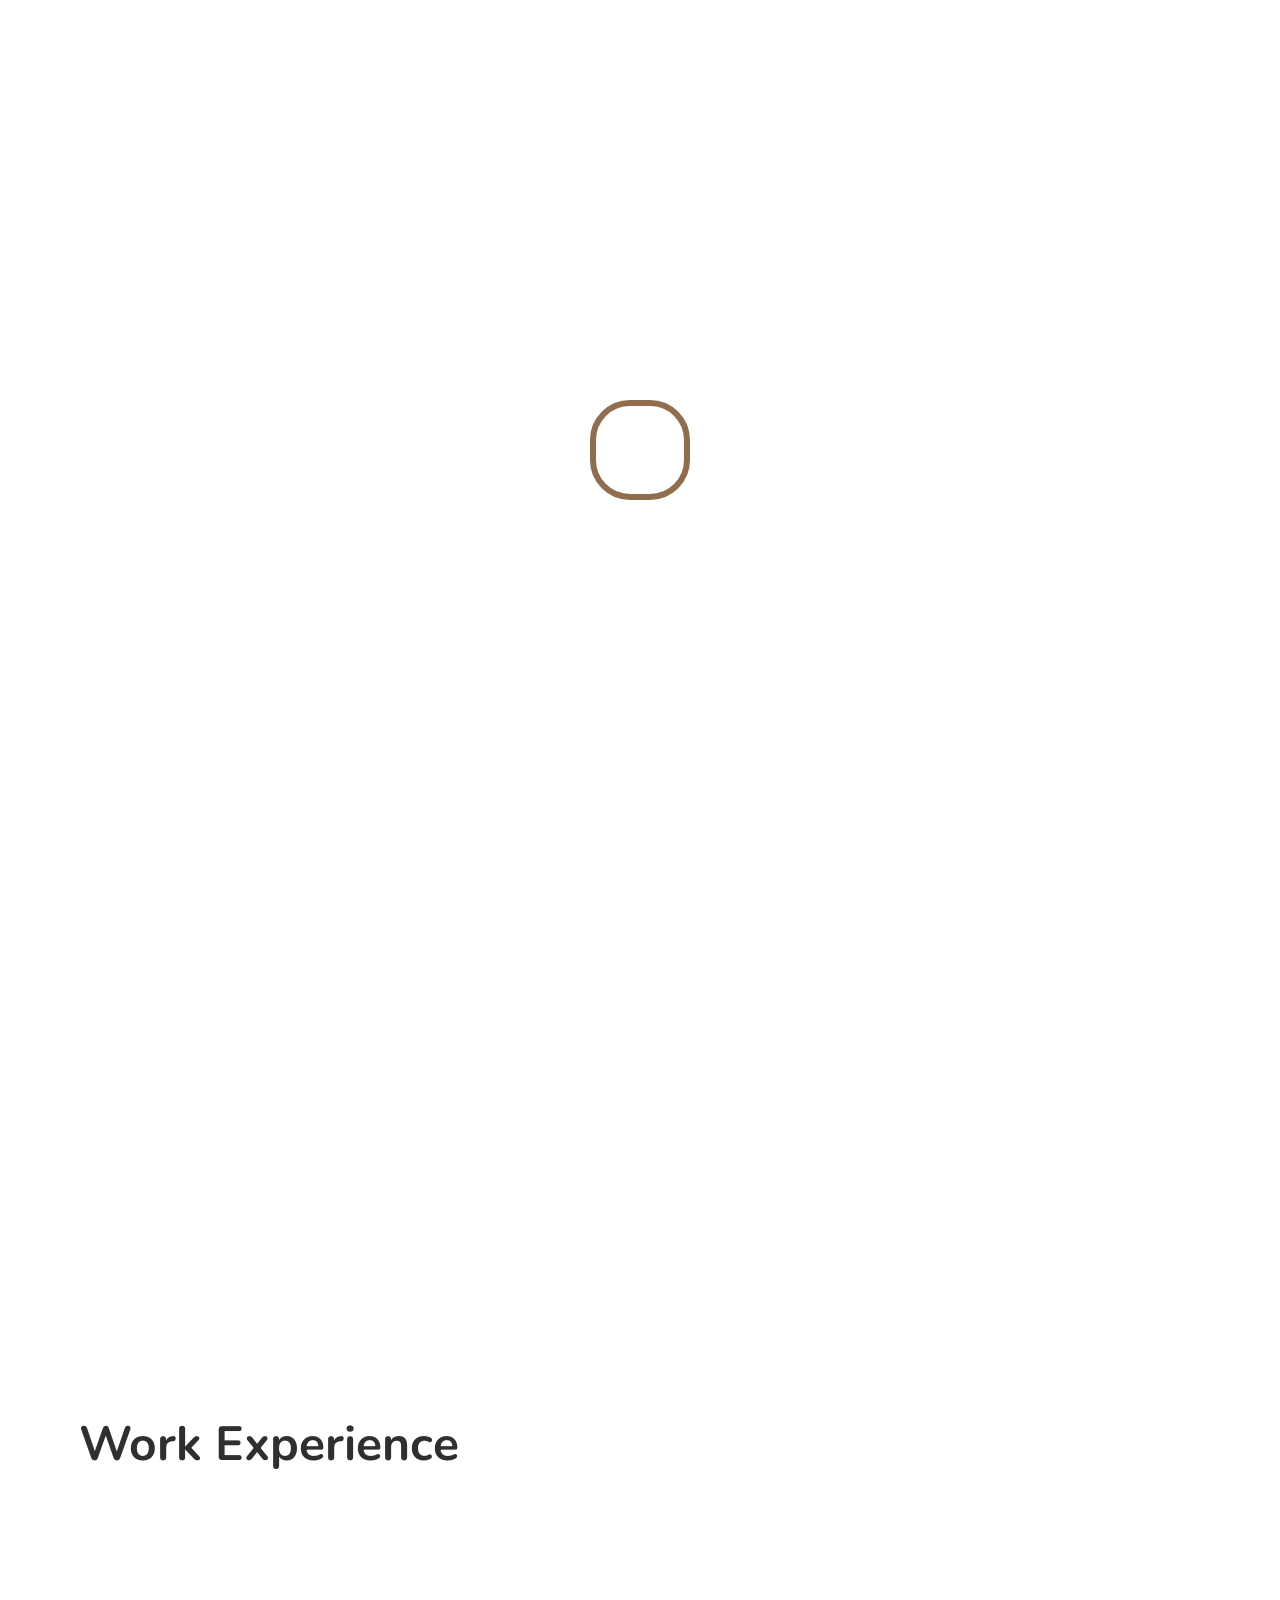
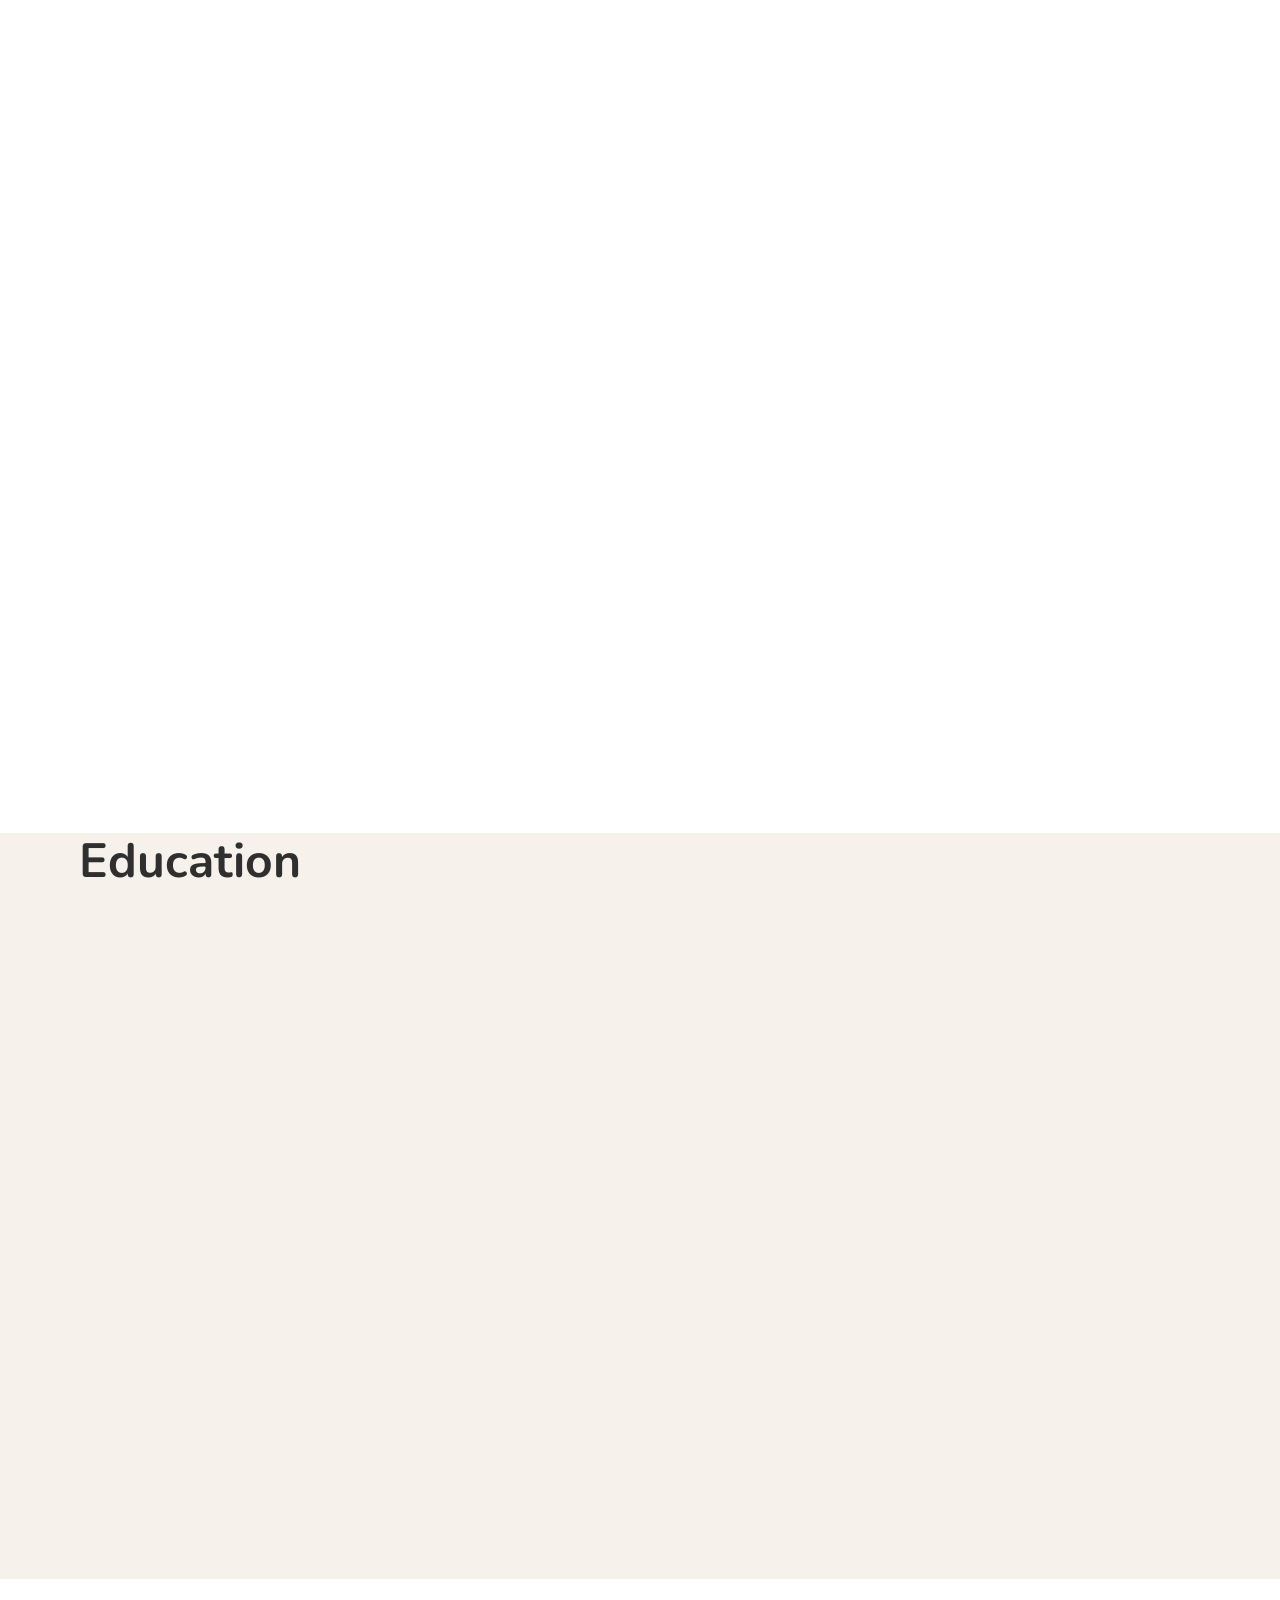
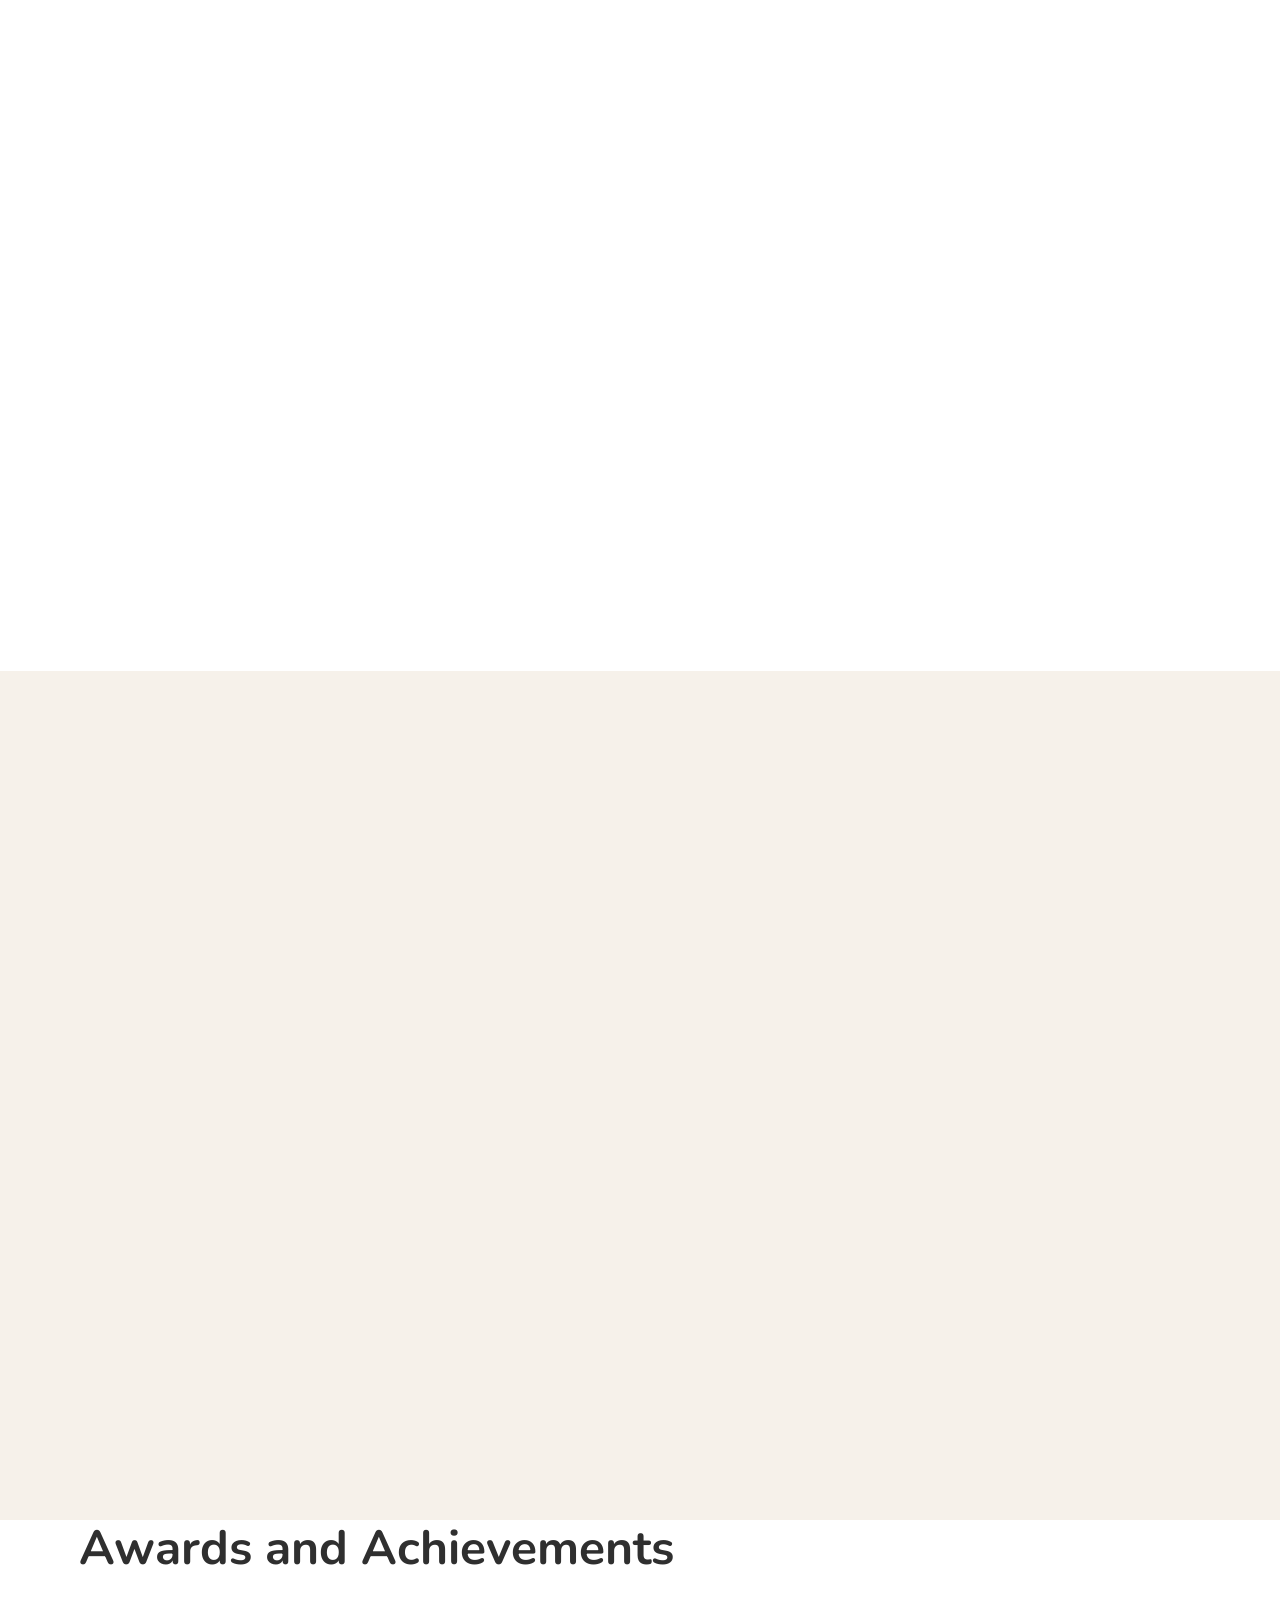
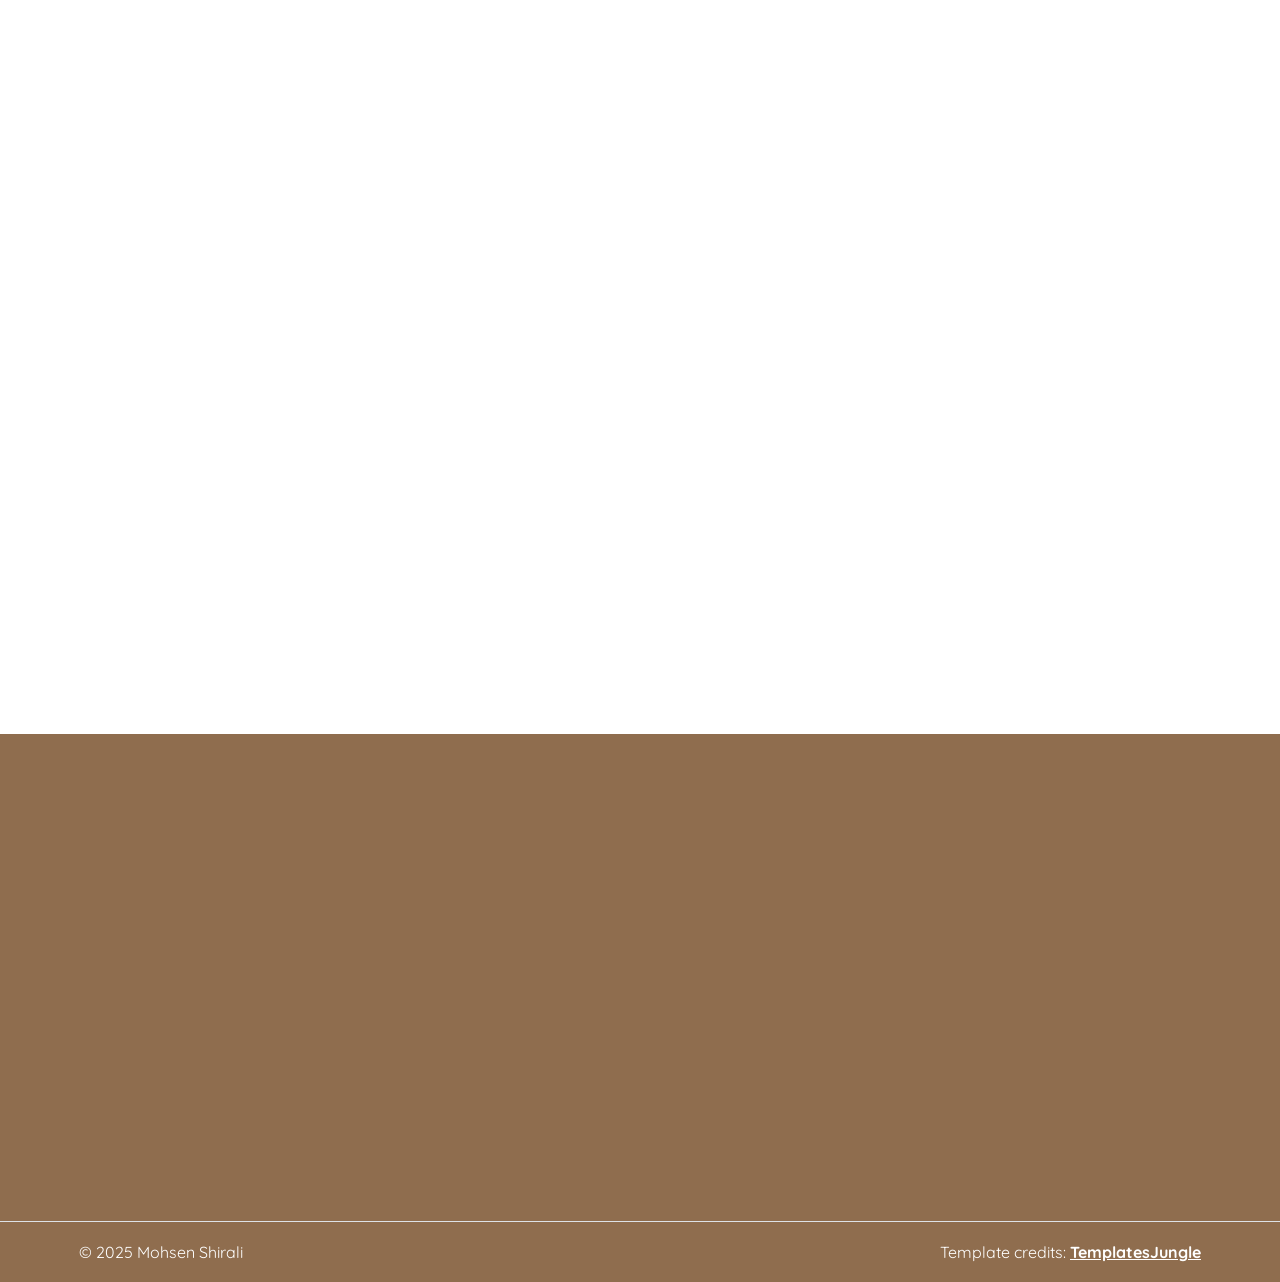
==== commit 04573cba: "updated index page" ====
--- a/index.html
+++ b/index.html
@@ -1,640 +1,571 @@
-<!DOCTYPE html>
-<html>
-
-<head>
-	<title>Aurora - Portfolio Bootstrap5 HTML/CSS Website Template</title>
-
-	<meta charset="utf-8">
-	<meta http-equiv="X-UA-Compatible" content="IE=edge">
-	<meta name="viewport" content="width=device-width, initial-scale=1.0">
-	<meta name="format-detection" content="telephone=no">
-	<meta name="apple-mobile-web-app-capable" content="yes">
-	<meta name="author" content="TemplatesJungle">
-	<meta name="keywords" content="Portfolio, Bootstrap5, HTML/CSS, Website Template">
-	<meta name="description" content="Aurora is a Portfolio Bootstrap5 HTML/CSS Website Template">
-
-	<link rel="stylesheet" type="text/css" href="assets/icomoon/icomoon.css">
-	<link href="https://cdn.jsdelivr.net/npm/bootstrap@5.2.3/dist/css/bootstrap.min.css" rel="stylesheet"
-		integrity="sha384-rbsA2VBKQhggwzxH7pPCaAqO46MgnOM80zW1RWuH61DGLwZJEdK2Kadq2F9CUG65" crossorigin="anonymous">
-	<link rel="stylesheet" type="text/css" href="assets/vendor/chocolat/css/chocolat.css">
-	<link rel="stylesheet" type="text/css" href="css/vendor.css">
-
-	<link rel="stylesheet" type="text/css" href="style.css">
-
-	<link rel="preconnect" href="https://fonts.googleapis.com">
-	<link rel="preconnect" href="https://fonts.gstatic.com" crossorigin>
-	<link
-		href="https://fonts.googleapis.com/css2?family=Nunito:ital,wght@0,200..1000;1,200..1000&family=Quicksand:wght@300..700&display=swap"
-		rel="stylesheet">
-
-</head>
-
-<body>
-
-	<div id="overlayer">
-		<span class="loader">
-			<span class="loader-inner"></span>
-		</span>
-	</div>
-
-	<div class="nav nav-overlay">
-		<div class="nav__content">
-			<ul class="nav__list">
-				<li class="nav__list-item mb-2 active-nav"><a href="#">Home</a></li>
-				<li class="nav__list-item mb-2"><a href="styles.html">Styles <span
-							class="badge bg-dark fs-6">PRO</span></a>
-				</li>
-				<li class="nav__list-item mb-2"><a href="blog.html">Blog <span class="badge bg-dark fs-6">PRO</span></a>
-				</li>
-				<li class="nav__list-item mb-2"><a href="portfolio-masonry.html">Portfolio Masonry <span
-							class="badge bg-dark fs-6">PRO</span></a></li>
-				<li class="nav__list-item mb-2"><a href="single-post.html">Single Post <span
-							class="badge bg-dark fs-6">PRO</span></a></li>
-				<li class="nav__list-item mb-2"><a href="single-portfolio.html">Single Portfolio <span
-							class="badge bg-dark fs-6">PRO</span></a></li>
-				<li class="nav__list-item mb-2"><a href="contact.html">Contact us <span
-							class="badge bg-dark fs-6">PRO</span></a></li>
-				<li class="nav__list-item mb-2"><a href="team.html">Our Team <span
-							class="badge bg-dark fs-6">PRO</span></a>
-				</li>
-				<li class="nav__list-item mb-2"><a href="https://templatesjungle.gumroad.com/l/aurora"
-						class="text-decoration-underline fw-bold" target="_blank">Get PRO Version</a></li>
-			</ul>
-		</div>
-	</div>
-
-	<header id="header">
-		<div class="header-wrap" data-aos="fade">
-			<div class="main-logo">
-				<a href="index.html"><img src="images/logo.png" title="Portfo HTML Template"></a>
-			</div><!--main-logo-->
-
-			<nav id="navbar">
-				<input id="menu-toggle" type="checkbox" />
-				<label class="menu-btn" for="menu-toggle">
-					<span></span>
-				</label>
-			</nav>
-
-		</div><!--header-wrap-->
-	</header>
-
-	<section id="billboard" class="jarallax bg-secondary">
-		<div class="container-lg">
-			<div class="row align-items-end">
-				<div class="col-lg-6" data-aos="zoom-in-up">
-					<div class="banner-content">
-						<div class="banner-header">
-							<h2 class="display-1">Aurora Lane<br />Creative Head</h2>
-							<p class="fs-5">I specialize in creating logos, visual identities, mobile apps, websites,
-								social media
-								content, and editorial designs.</p>
-							<a href="#" class="btn btn-primary btn-large">Get in touch</a>
-						</div>
-					</div>
-				</div>
-				<div class="col-lg-6" data-aos="zoom-in-up">
-					<img src="images/banner-pic.png" alt="Banner" class="img-fluid">
-				</div>
-			</div>
-		</div>
-	</section>
-
-	<section id="about-me" class=" padding-large">
-		<div class="container-lg">
-			<div class="row">
-				<div class="col-md-4 mb-5 mb-lg-0">
-					<div class="info-box" data-aos="zoom-in-up" data-aos-delay="300">
-						<div class="icon"><iconify-icon icon="la:edit"></div>
-						<h3>UI/UX design</h3>
-						<p>Perferendis doloribus asperiores repellat quia voluptas aspernatur te natus accusan maiores
-							alias consequatur aut aut.</p>
-					</div>
-				</div>
-				<div class="col-md-4 mb-5 mb-lg-0">
-					<div class="info-box" data-aos="zoom-in-up" data-aos-delay="600">
-						<div class="icon"><iconify-icon icon="la:gitter"></div>
-						<h3>Branding</h3>
-						<p>Perferendis doloribus asperiores repellat quia voluptas aspernatur te natus accusan maiores
-							alias consequatur aut aut.</p>
-					</div>
-				</div>
-				<div class="col-md-4 mb-5 mb-lg-0">
-					<div class="info-box" data-aos="zoom-in-up" data-aos-delay="900">
-						<div class="icon"><iconify-icon icon="la:jira"></div>
-						<h3>Logo Design</h3>
-						<p>Perferendis doloribus asperiores repellat quia voluptas aspernatur te natus accusan maiores
-							alias consequatur aut aut.</p>
-					</div>
-				</div>
-			</div>
-		</div>
-	</section>
-
-	<section id="achievement" class="padding-large pt-0">
-		<div class="container-lg">
-			<div class="row">
-				<div class="section-header align-center mb-5">
-					<span class="text-primary">Awards and Recognition</span>
-					<h2 class="display-5 m-0">Achievement</h2>
-				</div>
-			</div>
-		</div>
-
-		<div class="container-lg">
-			<div class="row">
-				<div class="col-md-4">
-					<div class="card mb-4" data-aos="zoom-in-up" data-aos-delay="0">
-						<div class="card-body">
-							<span class="card-subtitle mb-2 text-primary">2021</span>
-							<h4 class="card-title text-capitalize">best Website design</h4>
-							<p class="card-text">Breakthrough designer of the year 2022</p>
-						</div>
-					</div>
-				</div>
-				<div class="col-md-4">
-					<div class="card mb-4" data-aos="zoom-in-up" data-aos-delay="200">
-						<div class="card-body">
-							<span class="card-subtitle mb-2 text-primary">2022</span>
-							<h4 class="card-title text-capitalize">Web animation award</h4>
-							<p class="card-text">Breakthrough designer of the year 2022</p>
-						</div>
-					</div>
-				</div>
-				<div class="col-md-4">
-					<div class="card mb-4" data-aos="zoom-in-up" data-aos-delay="400">
-						<div class="card-body">
-							<span class="card-subtitle mb-2 text-primary">2021</span>
-							<h4 class="card-title text-capitalize">Top branding agency</h4>
-							<p class="card-text">Breakthrough designer of the year 2022</p>
-						</div>
-					</div>
-				</div>
-				<div class="col-md-4">
-					<div class="card mb-4" data-aos="zoom-in-up" data-aos-delay="600">
-						<div class="card-body">
-							<span class="card-subtitle mb-2 text-primary">2021</span>
-							<h4 class="card-title text-capitalize">best Website design</h4>
-							<p class="card-text">Breakthrough designer of the year 2022</p>
-						</div>
-					</div>
-				</div>
-				<div class="col-md-4">
-					<div class="card mb-4" data-aos="zoom-in-up" data-aos-delay="800">
-						<div class="card-body">
-							<span class="card-subtitle mb-2 text-primary">2022</span>
-							<h4 class="card-title text-capitalize">UI/UX design award</h4>
-							<p class="card-text">Breakthrough designer of the year 2022</p>
-						</div>
-					</div>
-				</div>
-				<div class="col-md-4">
-					<div class="card mb-4" data-aos="zoom-in-up" data-aos-delay="1000">
-						<div class="card-body">
-							<span class="card-subtitle mb-2 text-primary">2022</span>
-							<h4 class="card-title text-capitalize">best motion design</h4>
-							<p class="card-text">Breakthrough designer of the year 2022</p>
-						</div>
-					</div>
-				</div>
-			</div>
-		</div>
-	</section>
-
-	<section id="testimonials" class="padding-large bg-grey">
-		<div class="container-lg" data-aos="zoom-in-up" data-aos-delay="300">
-			<div class="row">
-				<div class="col-md-12">
-					<div class="section-header align-center mb-5">
-						<span class="text-primary">What Clients Say</span>
-						<h2 class="display-5 m-0 dark">Testimonials</h2>
-					</div>
-				</div>
-			</div>
-
-			<div class="row">
-				<div class="col-md-12 position-relative">
-					<div class="testimonial-carousel swiper overflow-hidden">
-						<div class="swiper-wrapper">
-							<div class="swiper-slide">
-								<div class="card testimonials-inner">
-									<div class="card-body">
-										<p class="card-text mb-2">Lorem ipsum dolor sit amet, elit consectetur
-											adipiscing. Odio tincidunt et, massa, turpis nec dolor posuere tempus. Nulla
-											congue et dolor sit amet, elit consectetur adipiscing.
-										</p>
-										<div class="testimonial-author">
-											<div class="author-detail">
-												<h3 class="name m-0">Lucas Wolfer</h3>
-												<span class="author-title text-primary">Ceo - Raisins</span>
-											</div>
-										</div>
-									</div>
-								</div>
-							</div>
-							<div class="swiper-slide">
-								<div class="card testimonials-inner">
-									<div class="card-body">
-										<p class="card-text mb-2">Ipsum dolor sit amet, elit consectetur adipiscing.
-											Odio tincidunt et turpis nec dolor posuere tempus Nulla congue et dolor sit
-											amet, elit consectetur adipiscing.</p>
-										<div class="testimonial-author">
-											<div class="author-detail">
-												<h3 class="name m-0">Jennie</h3>
-												<div class="author-title text-primary">General Manager</div>
-											</div>
-										</div>
-									</div>
-								</div>
-							</div>
-							<div class="swiper-slide">
-								<div class="card testimonials-inner">
-									<div class="card-body">
-										<p class="card-text mb-2">“Dolor sit amet, elit consectetur adipiscing. Odio
-											tincidunt et, massa, turpis nec dolor posuere tempus. Nulla congue et dolor
-											sit amet, elit consectetur adipiscing.”</p>
-										<div class="testimonial-author">
-											<div class="author-detail">
-												<h3 class="name m-0">Simple</h3>
-												<div class="author-title text-primary">Staff</div>
-											</div>
-										</div>
-									</div>
-								</div>
-							</div>
-							<div class="swiper-slide">
-								<div class="card testimonials-inner">
-									<div class="card-body">
-										<p class="card-text mb-2">Lorem ipsum dolor sit amet, elit consectetur
-											adipiscing. Odio tincidunt et, massa, turpis nec dolor posuere tempus. Nulla
-											congue et dolor sit amet, elit consectetur adipiscing.
-										</p>
-										<div class="testimonial-author">
-											<div class="author-detail">
-												<h3 class="name m-0">Lucas Wolfer</h3>
-												<span class="author-title text-primary">Ceo - Raisins</span>
-											</div>
-										</div>
-									</div>
-								</div>
-							</div>
-							<div class="swiper-slide">
-								<div class="card testimonials-inner">
-									<div class="card-body">
-										<p class="card-text mb-2">Ipsum dolor sit amet, elit consectetur adipiscing.
-											Odio tincidunt et turpis nec dolor posuere tempus Nulla congue et dolor sit
-											amet, elit consectetur adipiscing.</p>
-										<div class="testimonial-author">
-											<div class="author-detail">
-												<h3 class="name m-0">Jennie</h3>
-												<div class="author-title text-primary">General Manager</div>
-											</div>
-										</div>
-									</div>
-								</div>
-							</div>
-							<div class="swiper-slide">
-								<div class="card testimonials-inner">
-									<div class="card-body">
-										<p class="card-text mb-2">“Dolor sit amet, elit consectetur adipiscing. Odio
-											tincidunt et, massa, turpis nec dolor posuere tempus. Nulla congue et dolor
-											sit amet, elit consectetur adipiscing.”</p>
-										<div class="testimonial-author">
-											<div class="author-detail">
-												<h3 class="name m-0">Simple</h3>
-												<div class="author-title text-primary">Staff</div>
-											</div>
-										</div>
-									</div>
-								</div>
-							</div>
-						</div>
-					</div>
-					<div class="swiper-pagination"></div>
-				</div>
-			</div>
-		</div>
-	</section>
-
-	<section id="portfolio" class="overflow-hidden padding-large">
-		<div class="container-lg" data-aos="zoom-in-up" data-aos-delay="300">
-			<div class="row">
-				<div class="col-md-8">
-					<div
-						class="section-header d-flex flex-wrap justify-content-center justify-content-md-start align-items-center mb-2 mb-md-5">
-						<h2 class="display-5 m-0">Recent Projects</h2>
-						<a href="#" class="btn-link ms-0 ms-md-5 text-dark text-decoration-none">View all Projects</a>
-					</div>
-				</div>
-				<div class="col-md-4">
-					<div class="swiper-buttons">
-						<div class="swiper-button portfolio-carousel-prev">←</div>
-						<div class="swiper-button portfolio-carousel-next">→</div>
-					</div>
-				</div>
-			</div>
-			<div class="row">
-				<div class="col-md-12">
-
-					<div class="portfolio-carousel swiper">
-						<div class="swiper-wrapper">
-							<div class="swiper-slide">
-								<figure class="portfolio-item">
-									<a href="single-portfolio.html"><img src="images/portfolio-large-6.jpg"
-											class="portfolio-image"></a>
-									<figcaption class="portfolio-title my-3">
-										<span class="text-primary text-uppercase fs-6">Design, Logo</span>
-										<h3 class="fs-4 fw-bold">Magazine front design</h3>
-									</figcaption>
-								</figure>
-							</div>
-							<div class="swiper-slide">
-								<figure class="portfolio-item">
-									<a href="single-portfolio.html"><img src="images/portfolio-large-7.jpg"
-											class="portfolio-image"></a>
-									<figcaption class="portfolio-title my-3">
-										<span class="text-primary text-uppercase fs-6">Branding</span>
-										<h3 class="fs-4 fw-bold">Product Bottle Design</h3>
-									</figcaption>
-								</figure>
-							</div>
-							<div class="swiper-slide">
-								<figure class="portfolio-item">
-									<a href="single-portfolio.html"><img src="images/portfolio-large-8.jpg"
-											class="portfolio-image"></a>
-									<figcaption class="portfolio-title my-3">
-										<span class="text-primary text-uppercase fs-6">Design</span>
-										<h3 class="fs-4 fw-bold">Magazine & brochure mockup</h3>
-									</figcaption>
-								</figure>
-							</div>
-							<div class="swiper-slide">
-								<figure class="portfolio-item">
-									<a href="single-portfolio.html"><img src="images/portfolio-large-9.jpg"
-											class="portfolio-image"></a>
-									<figcaption class="portfolio-title my-3">
-										<span class="text-primary text-uppercase fs-6">Branding</span>
-										<h3 class="fs-4 fw-bold">Coffee bottle mockup</h3>
-									</figcaption>
-								</figure>
-							</div>
-							<div class="swiper-slide">
-								<figure class="portfolio-item">
-									<a href="single-portfolio.html"><img src="images/portfolio-large-10.jpg"
-											class="portfolio-image"></a>
-									<figcaption class="portfolio-title my-3">
-										<span class="text-primary text-uppercase fs-6">Branding</span>
-										<h3 class="fs-4 fw-bold">Product tag mockup</h3>
-									</figcaption>
-								</figure>
-							</div>
-							<div class="swiper-slide">
-								<figure class="portfolio-item">
-									<a href="single-portfolio.html"><img src="images/portfolio-large-11.jpg"
-											class="portfolio-image"></a>
-									<figcaption class="portfolio-title my-3">
-										<span class="text-primary text-uppercase fs-6">Branding</span>
-										<h3 class="fs-4 fw-bold">Perfume brand identity</h3>
-									</figcaption>
-								</figure>
-							</div>
-							<div class="swiper-slide">
-								<figure class="portfolio-item">
-									<a href="single-portfolio.html"><img src="images/portfolio-large-12.jpg"
-											class="portfolio-image"></a>
-									<figcaption class="portfolio-title my-3">
-										<span class="text-primary text-uppercase fs-6">Branding</span>
-										<h3 class="fs-4 fw-bold">Coffee bottle mockup</h3>
-									</figcaption>
-								</figure>
-							</div>
-							<div class="swiper-slide">
-								<figure class="portfolio-item">
-									<a href="single-portfolio.html"><img src="images/portfolio-large-13.jpg"
-											class="portfolio-image"></a>
-									<figcaption class="portfolio-title my-3">
-										<span class="text-primary text-uppercase fs-6">Branding</span>
-										<h3 class="fs-4 fw-bold">Product tag mockup</h3>
-									</figcaption>
-								</figure>
-							</div>
-						</div>
-					</div>
-				</div>
-			</div>
-		</div>
-	</section>
-
-	<section id="clients" class="bg-grey padding-large">
-		<div class="container-lg" data-aos="zoom-in-up" data-aos-delay="300">
-			<div class="row">
-				<div class="section-header align-center mb-5">
-					<h2 class="display-5 m-0">Our clients</h2>
-					<span class="text-black-50">We have worked with great clients for which we are very proud.</span>
-				</div>
-			</div>
-			<div class="row">
-				<div class="col-md-12 overflow-hidden">
-					<div id="clients-carousel" class="swiper clients-carousel">
-						<div class="swiper-wrapper">
-							<div class="swiper-slide text-center"><img src="images/logo1.png" alt="brand logo"
-									class="img-fluid">
-							</div>
-							<div class="swiper-slide text-center"><img src="images/logo2.png" alt="brand logo"
-									class="img-fluid">
-							</div>
-							<div class="swiper-slide text-center"><img src="images/logo3.png" alt="brand logo"
-									class="img-fluid">
-							</div>
-							<div class="swiper-slide text-center"><img src="images/logo4.png" alt="brand logo"
-									class="img-fluid">
-							</div>
-							<div class="swiper-slide text-center"><img src="images/logo6.png" alt="brand logo"
-									class="img-fluid">
-							</div>
-							<div class="swiper-slide text-center"><img src="images/logo2.png" alt="brand logo"
-									class="img-fluid">
-							</div>
-							<div class="swiper-slide text-center"><img src="images/logo4.png" alt="brand logo"
-									class="img-fluid">
-							</div>
-						</div>
-					</div>
-				</div>
-			</div>
-		</div>
-	</section>
-
-	<section id="post-grid" class="padding-large">
-		<div class="container-lg">
-			<div class="row">
-				<div class="section-header align-center mb-5">
-					<h2 class="display-5 m-0">Latest News</h2>
-					<span class="text-black-50">Accusan maiores alias conseaut equatur aut perferendi.</span>
-				</div>
-			</div>
-		</div>
-		<div class="container-lg">
-			<div class="row">
-				<div class="col-md-4" data-aos="zoom-in-up" data-aos-delay="300">
-					<figure class="post-item">
-						<a href="#" class="post-link"><img src="images/post-thumb-1.jpg" alt="post"></a>
-						<figcaption class="py-4">
-							<div class="meta-wrap text-white">
-								<span class="meta-category">Graphic Design 2021</span> /
-								<span class="meta-date">July 1, 2021</span>
-							</div>
-							<h3>
-								<a href="single-post.html" class="text-white">Graphic Designing Useful Tips & Best
-									Practices</a>
-							</h3>
-						</figcaption>
-					</figure>
-				</div>
-
-				<div class="col-md-4" data-aos="zoom-in-up" data-aos-delay="600">
-					<figure class="post-item">
-						<a href="#" class="post-link"><img src="images/post-thumb-2.jpg" alt="post"></a>
-						<figcaption class="py-4">
-							<div class="meta-wrap text-white">
-								<span class="meta-category">Graphic Design 2021</span> /
-								<span class="meta-date">July 1, 2021</span>
-							</div>
-							<h3>
-								<a href="single-post.html" class="text-white">Basic typography rules for ui
-									designing</a>
-							</h3>
-						</figcaption>
-					</figure>
-				</div>
-
-				<div class="col-md-4" data-aos="zoom-in-up" data-aos-delay="900">
-					<figure class="post-item">
-						<a href="#" class="post-link"><img src="images/post-thumb-3.jpg" alt="post"></a>
-						<figcaption class="py-4">
-							<div class="meta-wrap text-white">
-								<span class="meta-category">Graphic Design 2021</span> /
-								<span class="meta-date">July 1, 2021</span>
-							</div>
-							<h3>
-								<a href="single-post.html" class="text-white">Top 10 graphic designs review in 2021</a>
-							</h3>
-						</figcaption>
-					</figure>
-				</div>
-			</div>
-		</div>
-	</section>
-
-	<section id="features" class="padding-large pt-0">
-		<div class="container-lg" data-aos="zoom-in-up" data-aos-delay="300">
-			<div class="row">
-				<div class="col-md-3">
-					<div class="milestone text-center">
-						<h3 class="display-1 m-0">12</h3>
-						<p class="text-uppercase">Years of experience</p>
-					</div>
-				</div>
-				<div class="col-md-3">
-					<div class="milestone text-center">
-						<h3 class="display-1 m-0">320+</h3>
-						<p class="text-uppercase">satisfied clients</p>
-					</div>
-				</div>
-				<div class="col-md-3">
-					<div class="milestone text-center">
-						<h3 class="display-1 m-0">55</h3>
-						<p class="text-uppercase">employees worldwide</p>
-					</div>
-				</div>
-				<div class="col-md-3">
-					<div class="milestone text-center">
-						<h3 class="display-1 m-0">220+</h3>
-						<p class="text-uppercase">projects completed</p>
-					</div>
-				</div>
-			</div>
-		</div>
-	</section>
-
-	<footer id="footer" class="padding-large bg-primary">
-		<div class="container-lg text-white">
-			<div class="row">
-				<div class="footer-menu col-md-4">
-					<div class="footer-intro">
-						<a href="#" class="logo"><img src="images/logo-light.png"></a>
-					</div>
-					<div class="footer-address mt-4">
-						<p>Just feel free to contact if you wanna collaborate with me, or simply have a conversation.
-						</p>
-						<div class="mail-address">
-							<a href="#" class="text-white fs-3 text-decoration-underline">contact@yourcompany.com</a>
-						</div>
-					</div>
-				</div>
-
-				<div class="footer-menu col-6 col-md-2">
-					<ul class="list-unstyled">
-						<li><a href="#" class="text-white">Home</a></li>
-						<li><a href="#" class="text-white">About</a></li>
-						<li><a href="#" class="text-white">Portfolio</a></li>
-						<li><a href="#" class="text-white">Services</a></li>
-						<li><a href="#" class="text-white">Contact</a></li>
-					</ul>
-				</div>
-
-				<div class="footer-menu col-6 col-md-2">
-					<ul class="list-unstyled">
-						<li><a href="#" class="text-white">Privacy Policy</a></li>
-						<li><a href="#" class="text-white">Our Team</a></li>
-						<li><a href="#" class="text-white">Pricing</a></li>
-						<li><a href="#" class="text-white">Terms and Conditions</a></li>
-					</ul>
-				</div>
-
-				<div class="footer-menu col-md-4">
-					<div class="subscribe">
-						<p>Subscribe to newsletter to get some updates related with branding, designs and more.</p>
-						<input class="rounded-2" type="text" name="email" placeholder="Write Your Email Address">
-						<button class="btn btn-dark">Subscribe</button>
-					</div>
-				</div>
-			</div>
-		</div>
-	</footer>
-
-	<div id="footer-bottom" class="py-3 bg-primary border-top">
-		<div class="container-lg text-white">
-			<div class="row align-items-center">
-				<div class="col-md-6">
-					<div class="social-links">
-						<ul class="justify-content-center justify-content-md-start m-0">
-							<li><a href="#"><i class="icon fs-5 icon-facebook"></i></a></li>
-							<li><a href="#"><i class="icon fs-5 icon-twitter"></i></a></li>
-							<li><a href="#"><i class="icon fs-5 icon-behance-square"></i></a></li>
-							<li><a href="#"><i class="icon fs-5 icon-youtube-play"></i></a></li>
-							<li><a href="#"><i class="icon fs-5 icon-pinterest-p"></i></a></li>
-						</ul>
-					</div>
-				</div>
-				<div class="col-md-6 text-center text-md-end">
-					<div class="copyright">
-						<p class="m-0">HTML Template by: <a href="https://templatesjungle.com" target="_blank"
-								class="text-decoration-underline fw-bold text-white">TemplatesJungle</a></p>
-					</div>
-				</div>
-			</div>
-		</div>
-	</div>
-
-	<script src="js/jquery-1.11.0.min.js"></script>
-	<script src="https://cdn.jsdelivr.net/npm/bootstrap@5.2.3/dist/js/bootstrap.bundle.min.js"
-		integrity="sha384-kenU1KFdBIe4zVF0s0G1M5b4hcpxyD9F7jL+jjXkk+Q2h455rYXK/7HAuoJl+0I4"
-		crossorigin="anonymous"></script>
-	<script src="assets/vendor/chocolat/js/chocolat.js"></script>
-	<script src="js/plugins.js"></script>
-	<script src="js/script.js"></script>
-
-</body>
-
-</html>+<!DOCTYPE html>
+<html lang="en">
+<head>
+  <title>Mohsen Shirali</title>
+  <meta charset="utf-8">
+  <meta http-equiv="X-UA-Compatible" content="IE=edge">
+  <meta name="viewport" content="width=device-width, initial-scale=1.0">
+  <meta name="format-detection" content="telephone=no">
+  <meta name="apple-mobile-web-app-capable" content="yes">
+  <meta name="author" content="Mohsen Shirali">
+  <meta name="keywords" content="Mohsen Shirali, IoT, Process Mining, Security, Privacy">
+  <meta name="description" content="Mohsen Shirali — Postdoctoral Researcher at UCLouvain. IoT, process mining, data analytics, security and privacy.">
+
+  <link rel="stylesheet" type="text/css" href="assets/icomoon/icomoon.css">
+  <link href="https://cdn.jsdelivr.net/npm/bootstrap@5.2.3/dist/css/bootstrap.min.css" rel="stylesheet"
+    integrity="sha384-rbsA2VBKQhggwzxH7pPCaAqO46MgnOM80zW1RWuH61DGLwZJEdK2Kadq2F9CUG65" crossorigin="anonymous">
+  <link rel="stylesheet" type="text/css" href="assets/vendor/chocolat/css/chocolat.css">
+  <link rel="stylesheet" type="text/css" href="css/vendor.css">
+  <link rel="stylesheet" type="text/css" href="style.css">
+
+  <link rel="preconnect" href="https://fonts.googleapis.com">
+  <link rel="preconnect" href="https://fonts.gstatic.com" crossorigin>
+  <link href="https://fonts.googleapis.com/css2?family=Nunito:ital,wght@0,200..1000;1,200..1000&family=Quicksand:wght@300..700&display=swap"
+    rel="stylesheet">
+</head>
+<body>
+<div id="overlayer">
+  <span class="loader"><span class="loader-inner"></span></span>
+</div>
+
+<header id="header">
+  <div class="header-wrap" data-aos="fade">
+    <div class="main-logo">
+      <a href="index.html" title="Mohsen Shirali"></a>
+    </div>
+    <nav id="navbar" class="d-none d-md-block">
+      <ul class="list-unstyled d-flex gap-4 m-0 align-items-center">
+        <li><a class="text-decoration-none" href="index.html#home">Home</a></li>
+        <li><a class="text-decoration-none" href="about.html">About Me</a></li>
+        <li><a class="text-decoration-none" href="index.html#experience">Work Experience</a></li>
+        <li><a class="text-decoration-none" href="index.html#education">Education</a></li>
+        <li><a class="text-decoration-none" href="publications.html">Publications</a></li>
+        <li><a class="text-decoration-none" href="projects.html">Projects</a></li>
+        <li><a class="text-decoration-none" href="index.html#awards">Awards</a></li>
+        <li><a class="text-decoration-none" href="index.html#contact">Contact</a></li>
+      </ul>
+    </nav>
+    <nav id="navbar" class="d-md-none">
+      <input id="menu-toggle" type="checkbox" />
+      <label class="menu-btn" for="menu-toggle"><span></span></label>
+    </nav>
+  </div>
+</header>
+
+<div class="nav nav-overlay d-md-none">
+  <div class="nav__content">
+    <ul class="nav__list">
+      <li class="nav__list-item mb-2"><a href="index.html#home">Home</a></li>
+      <li class="nav__list-item mb-2"><a href="about.html">About Me</a></li>
+      <li class="nav__list-item mb-2"><a href="index.html#experience">Work Experience</a></li>
+      <li class="nav__list-item mb-2"><a href="index.html#education">Education</a></li>
+      <li class="nav__list-item mb-2"><a href="publications.html">Publications</a></li>
+      <li class="nav__list-item mb-2"><a href="projects.html">Projects</a></li>
+      <li class="nav__list-item mb-2"><a href="index.html#awards">Awards</a></li>
+      <li class="nav__list-item mb-2"><a href="index.html#contact">Contact</a></li>
+    </ul>
+  </div>
+</div>
+
+<section id="home" class="jarallax bg-secondary" style="padding-top: 120px;">
+  <div class="container-lg">
+    <div class="row align-items-end">
+      <div class="col-lg-7" data-aos="zoom-in-up">
+        <div class="banner-content">
+          <div class="banner-header">
+            <h1 class="display-3">Mohsen Shirali</h1>
+            <h2 class="display-6 mb-3">PhD in Computer Engineering</h2>
+            <p class="fs-5 mb-4">
+              Postdoctoral Researcher at ICTEAM / INGI, Université catholique de Louvain (UCLouvain), Belgium.
+            </p>
+            <div class="d-flex flex-wrap gap-2">
+              <a href="about.html" class="btn btn-primary btn-large">About me</a>
+              <!-- <a href="#contact" class="btn btn-outline-dark btn-large">Get in touch</a> -->
+              <!-- <a href="Mohsen_Shirali_CV.pdf" class="btn btn-outline-dark btn-large" target="_blank" rel="noopener">Download CV</a> -->
+            </div>
+          </div>
+        </div>
+      </div>
+      <div class="col-lg-5" data-aos="zoom-in-up">
+        <img src="images/banner_pic-removebg.png" alt="Mohsen Shirali" class="img-fluid">
+      </div>
+    </div>
+  </div>
+</section>
+
+<section id="about" class="padding-large">
+  <div class="container-lg" data-aos="zoom-in-up">
+    <div class="row justify-content-center">
+      <div class="col-lg-10">
+        <div class="section-header align-center mb-4">
+          <!-- <span class="text-primary">About</span> -->
+          <h2 class="display-5 m-0">Short bio</h2>
+        </div>
+        <p class="fs-5">I received my Ph.D. (2025) and M.Sc. (2013) in Computer Engineering from Shahid Beheshti University (SBU), Tehran, Iran. My research focuses on the Internet of Things (IoT) in healthcare, emphasizing system architecture, privacy, data analytics, and process mining. I am currently a Postdoctoral Researcher at UCLouvain, working on anomaly detection in Cyber-Physical Systems. I previously held research positions at KU Leuven (2023–2024) and the University of Passau (2019–2020), and I have lectured at SBU and Ahvaz Sama University. In addition to academia, I have several years of R&D experience in industry. I have received scholarships from DAAD and Iran’s MSRT and have published in journals and conferences. My interests include IoT, data science, security and privacy, anonymous communication, and process mining.</p>
+        <div class="d-flex flex-wrap gap-2 mt-3 justify-content-center">
+          <a class="btn btn-dark" href="about.html">Read full biography</a>
+          <a class="btn btn-outline-dark" href="publications.html">Publications</a>
+          <a class="btn btn-outline-dark" href="projects.html">Projects</a>
+        </div>
+      </div>
+    </div>
+  </div>
+</section>
+
+<section id="experience" class="padding-large pt-0">
+  <div class="container-lg">
+    <div class="row">
+      <div class="section-header align-center mb-5">
+        <!-- <span class="text-primary">Work Experience</span> -->
+        <h2 class="display-5 m-0">Work Experience</h2>
+      </div>
+    </div>
+    <div class="row">
+      
+    <div class="col-md-6" data-aos="zoom-in-up">
+      <div class="card mb-4">
+        <div class="card-body">
+          <div class="d-flex justify-content-between flex-wrap gap-2">
+            <h4 class="card-title m-0">Postdoctoral Researcher</h4>
+            <span class="text-primary">Jul 2024 – Present</span>
+          </div>
+          <div class="text-muted mb-2">ICTEAM, UCLouvain (Belgium)</div>
+          <ul class="mb-0">
+            <li>Research Project: Robustness in Complex Systems</li><li>Topics: ML-based anomaly detection, time-series analysis, system modelling, digital twins</li>
+          </ul>
+        </div>
+      </div>
+    </div>
+    
+
+    <div class="col-md-6" data-aos="zoom-in-up">
+      <div class="card mb-4">
+        <div class="card-body">
+          <div class="d-flex justify-content-between flex-wrap gap-2">
+            <h4 class="card-title m-0">Researcher</h4>
+            <span class="text-primary">Oct 2023 – Apr 2024</span>
+          </div>
+          <div class="text-muted mb-2">Faculty of Economics and Business (FEB), KU Leuven (Belgium)</div>
+          <ul class="mb-0">
+            <li>Using process mining in multimodal IoT systems</li><li>Supervisor: Prof. Estefanía Serral Asensio</li>
+          </ul>
+        </div>
+      </div>
+    </div>
+    
+
+    <div class="col-md-6" data-aos="zoom-in-up">
+      <div class="card mb-4">
+        <div class="card-body">
+          <div class="d-flex justify-content-between flex-wrap gap-2">
+            <h4 class="card-title m-0">Lead Researcher & Head of Network Architecture Group</h4>
+            <span class="text-primary">Nov 2022 – Apr 2023</span>
+          </div>
+          <div class="text-muted mb-2">5G Research Group, Shahid Beheshti University (Iran)</div>
+          <ul class="mb-0">
+            <li>Radio Access Network (RAN) deployment requirements for 5G</li><li>Architectures: central/distributed/edge/cloud; joint project with MCI</li>
+          </ul>
+        </div>
+      </div>
+    </div>
+    
+
+    <div class="col-md-6" data-aos="zoom-in-up">
+      <div class="card mb-4">
+        <div class="card-body">
+          <div class="d-flex justify-content-between flex-wrap gap-2">
+            <h4 class="card-title m-0">R&D Specialist</h4>
+            <span class="text-primary">Jul 2020 – Mar 2022</span>
+          </div>
+          <div class="text-muted mb-2">Arad Company (Iran)</div>
+          <ul class="mb-0">
+            <li>Agile software design & development</li><li>Software architecture (conceptual and physical design)</li><li>Led an IoT-related project to integrate sensorial data</li>
+          </ul>
+        </div>
+      </div>
+    </div>
+    
+
+    <div class="col-md-6" data-aos="zoom-in-up">
+      <div class="card mb-4">
+        <div class="card-body">
+          <div class="d-flex justify-content-between flex-wrap gap-2">
+            <h4 class="card-title m-0">Research Assistant & Visiting Researcher</h4>
+            <span class="text-primary">Apr 2019 – Mar 2020</span>
+          </div>
+          <div class="text-muted mb-2">Chair of IT-Security, University of Passau (Germany)</div>
+          <ul class="mb-0">
+            <li>Security and privacy of IoT and smart homes</li>
+          </ul>
+        </div>
+      </div>
+    </div>
+    
+
+    <div class="col-md-6" data-aos="zoom-in-up">
+      <div class="card mb-4">
+        <div class="card-body">
+          <div class="d-flex justify-content-between flex-wrap gap-2">
+            <h4 class="card-title m-0">Lecturer</h4>
+            <span class="text-primary">2012 – 2022</span>
+          </div>
+          <div class="text-muted mb-2">Shahid Beheshti University (SBU) & Ahvaz Sama University (Iran)</div>
+          <ul class="mb-0">
+            <li>Teaching and project supervision (undergraduate & postgraduate)</li>
+          </ul>
+        </div>
+      </div>
+    </div>
+    
+    </div>
+  </div>
+</section>
+
+<section id="education" class="padding-large pt-0 bg-grey">
+  <div class="container-lg">
+    <div class="row">
+      <div class="section-header align-center mb-5">
+        <!-- <span class="text-primary">Education</span> -->
+        <h2 class="display-5 m-0 dark">Education</h2>
+      </div>
+    </div>
+    <div class="row">
+      
+    <div class="col-md-6" data-aos="zoom-in-up">
+      <div class="card mb-4">
+        <div class="card-body">
+          <div class="d-flex justify-content-between flex-wrap gap-2">
+            <h4 class="card-title m-0">Ph.D. in Computer Engineering — Computer Architecture</h4>
+            <span class="text-primary">Sep 2015 – Jul 2025</span>
+          </div>
+          <div class="text-muted mb-2">Shahid Beheshti University, Tehran, Iran</div>
+          <p class="mb-0">Thesis: An energy-efficient and privacy-preserving IoT-based solution for mental healthcare applications</p>
+        </div>
+      </div>
+    </div>
+    
+
+    <div class="col-md-6" data-aos="zoom-in-up">
+      <div class="card mb-4">
+        <div class="card-body">
+          <div class="d-flex justify-content-between flex-wrap gap-2">
+            <h4 class="card-title m-0">M.Sc. in Computer Engineering — Computer Architecture (Distinction)</h4>
+            <span class="text-primary">Sep 2011 – Nov 2013</span>
+          </div>
+          <div class="text-muted mb-2">Shahid Beheshti University, Tehran, Iran</div>
+          <p class="mb-0">Thesis: A Novel Group Key Management Scheme for Using Broadcast Encryption in WSNs</p>
+        </div>
+      </div>
+    </div>
+    
+
+    <div class="col-md-6" data-aos="zoom-in-up">
+      <div class="card mb-4">
+        <div class="card-body">
+          <div class="d-flex justify-content-between flex-wrap gap-2">
+            <h4 class="card-title m-0">B.Sc. in Computer Engineering (Distinction)</h4>
+            <span class="text-primary">Sep 2006 – Sep 2010</span>
+          </div>
+          <div class="text-muted mb-2">Islamic Azad University, Tehran-North Branch, Tehran, Iran</div>
+          <p class="mb-0">Thesis: Introducing Industrial Network Standards, Protocols and Applications</p>
+        </div>
+      </div>
+    </div>
+    
+    </div>
+  </div>
+</section>
+
+<section id="publications" class="padding-large pt-0">
+  <div class="container-lg" data-aos="zoom-in-up">
+    <div class="row">
+      <div class="section-header align-center mb-4">
+        <!-- <span class="text-primary">Publications</span> -->
+        <h2 class="display-5 m-0">Selected Publications</h2>
+      </div>
+    </div>
+    <div class="row justify-content-center">
+      <div class="col-lg-10">
+        <ul class="fs-5">
+		  <li class='mb-2'><strong>Synergy of Information in Multimodal Internet of Things Systems—Discovering the Impact of Daily Behaviour Routines on Physical Activity Level</strong> — <span class='text-muted'>MDPI Sensors</span> (2025) — DOI: <a href='https://doi.org/10.3390/s25185619' target='_blank' rel='noopener'>10.3390/s25185619</a></li>
+          <li class='mb-2'><strong>An Interactive Error-correcting Approach for IoT-sourced Event Logs</strong> — <span class='text-muted'>ACM Trans. Internet Things</span> (2024) — DOI: <a href='https://doi.org/10.1145/3680289' target='_blank' rel='noopener'>10.1145/3680289</a></li>
+<li class='mb-2'><strong>A Survey on Anonymous Communication Systems with a Focus on Dining Cryptographers Networks</strong> — <span class='text-muted'>IEEE Access</span> (2023) — DOI: <a href='https://doi.org/10.1109/ACCESS.2023.3242870' target='_blank' rel='noopener'>10.1109/ACCESS.2023.3242870</a></li>
+<li class='mb-2'><strong>LLM-based event abstraction and integration for IoT-sourced logs</strong> — <span class='text-muted'>BP-Meet-IoT @ BPM</span> (2024)</li>
+<li class='mb-2'><strong>Identifying Variation in Personal Daily Routine Through Process Mining: A Case Study</strong> — <span class='text-muted'>PODS4H @ ICPM</span> (2023)</li>
+        </ul>
+        <div class="d-flex flex-wrap gap-2 justify-content-center mt-3">
+          <a class="btn btn-dark" href="publications.html">Full publications list</a>
+          <a class="btn btn-outline-dark" href="https://scholar.google.com/citations?user=J02WA74AAAAJ&hl=en" target="_blank" rel="noopener">Google Scholar</a>
+          <a class="btn btn-outline-dark" href="https://www.researchgate.net/profile/Mohsen-Shirali" target="_blank" rel="noopener">ResearchGate</a>
+        </div>
+        <p class="text-muted text-center mt-3 mb-0">
+        </p>
+      </div>
+    </div>
+  </div>
+</section>
+
+<section id="projects" class="padding-large pt-0 bg-grey">
+  <div class="container-lg" data-aos="zoom-in-up">
+    <div class="row">
+      <div class="section-header align-center mb-5">
+        <!-- <span class="text-primary">Projects</span> -->
+        <h2 class="display-5 m-0 dark">Projects</h2>
+      </div>
+    </div>
+    <div class="row">
+      
+    <div class="col-md-6" data-aos="zoom-in-up">
+      <div class="card mb-4 h-100">
+        <div class="card-body d-flex flex-column">
+          <h4 class="card-title">Robustness in Cyber-Physical Systems (CPS)</h4>
+		  <span class="fw-bold text-primary mb-2" style="font-size: 1.1rem;">2024–2025</span>
+          <!-- <div class="mt-auto">
+            <a class="btn btn-outline-dark" href="projects.html#robustness-in-cyber-physical-systems-cps">Read more</a>
+          </div> -->
+        </div>
+      </div>
+    </div>
+    
+
+    <div class="col-md-6" data-aos="zoom-in-up">
+      <div class="card mb-4 h-100">
+        <div class="card-body d-flex flex-column">
+          <h4 class="card-title">ML-based Nitrate Reduction Front Prediction in Flanders</h4>
+		  <span class="fw-bold text-primary mb-2" style="font-size: 1.1rem;">2023–2024</span>
+          <!-- <div class="mt-auto">
+            <a class="btn btn-outline-dark" href="projects.html#ml-based-nitrate-reduction-front-prediction-in-flanders">Read more</a>
+          </div> -->
+        </div>
+      </div>
+    </div>
+    
+	<div class="col-md-6" data-aos="zoom-in-up">
+      <div class="card mb-4 h-100">
+        <div class="card-body d-flex flex-column">
+          <h4 class="card-title">Radio Access Network Architectures of 5G Cellular Networks</h4>
+		  <span class="fw-bold text-primary mb-2" style="font-size: 1.1rem;">2022-2023</span>
+          <!-- <div class="mt-auto">
+            <a class="btn btn-outline-dark" href="projects.html#radio-access-network-architectures-of-5g-cellular-networks">Read more</a>
+          </div> -->
+        </div>
+      </div>
+    </div>
+
+    
+	<div class="col-md-6" data-aos="zoom-in-up">
+      <div class="card mb-4 h-100">
+        <div class="card-body d-flex flex-column">
+          <h4 class="card-title">Administrative IoT-based System for Agriculture Management</h4>
+		  <span class="fw-bold text-primary mb-2" style="font-size: 1.1rem;">2020–2022</span>
+          <!-- <div class="mt-auto">
+            <a class="btn btn-outline-dark" href="projects.html#administrative-iot-based-system-for-agriculture-management">Read more</a>
+          </div> -->
+        </div>
+      </div>
+    </div>
+    
+
+    <div class="col-md-6" data-aos="zoom-in-up">
+      <div class="card mb-4 h-100">
+        <div class="card-body d-flex flex-column">
+          <h4 class="card-title">Interactive Process Mining for Behaviour Modelling</h4>
+		  <span class="fw-bold text-primary mb-2" style="font-size: 1.1rem;">2018–2024</span>
+          <!-- <div class="mt-auto">
+            <a class="btn btn-outline-dark" href="projects.html#interactive-process-mining-for-behaviour-modelling">Read more</a>
+          </div> -->
+        </div>
+      </div>
+    </div>
+    
+
+    
+    
+
+    <div class="col-md-6" data-aos="zoom-in-up">
+      <div class="card mb-4 h-100">
+        <div class="card-body d-flex flex-column">
+          <h4 class="card-title">DCN-based Anonymous Communication for Privacy Preservation of IoT Devices</h4>
+		  <span class="fw-bold text-primary mb-2" style="font-size: 1.1rem;">2019–2023</span>
+          <!-- <div class="mt-auto">
+            <a class="btn btn-outline-dark" href="projects.html#dcn-based-anonymous-communication-for-privacy-preservation-of-iot-devices">Read more</a>
+          </div> -->
+        </div>
+      </div>
+    </div>
+    
+    </div>
+    <div class="text-center mt-2">
+      <a class="btn btn-dark" href="projects.html">Read more about all projects</a>
+    </div>
+  </div>
+</section>
+
+<section id="awards" class="padding-large pt-0">
+  <div class="container-lg">
+    <div class="row">
+      <div class="section-header align-center mb-5">
+        <!-- <span class="text-primary">Awards and Recognition</span> -->
+        <h2 class="display-5 m-0">Awards and Achievements</h2>
+      </div>
+    </div>
+  </div>
+
+  <div class="container-lg">
+    <div class="row">
+      
+    <div class="col-md-4">
+  <div class="card mb-4" data-aos="zoom-in-up" data-aos-delay="0">
+    <div class="card-body">
+      <span class="card-subtitle mb-2 text-primary fs-6">2025</span>
+      <h4 class="card-title text-capitalize">Best Paper Award</h4>
+      <h5 class="card-title text-capitalize">The Practice of Enterprise Modeling (PoEM 2025)</h5>
+      <p class="card-text">Best Paper Award for "Context-Enriched Process Discovery from IoT Data Sources for Human Behavioral Monitoring, December 2025"</p>
+    </div>
+  </div>
+</div>
+
+	<div class="col-md-4">
+      <div class="card mb-4" data-aos="zoom-in-up" data-aos-delay="0">
+        <div class="card-body">
+          <span class="card-subtitle mb-2 text-primary">2019</span>
+          <h4 class="card-title text-capitalize">DAAD scholarship</h4>
+		  <h5 class="card-title text-capitalize">Short-Term Research Grant</h5>
+          <p class="card-text">Research stay at University of Passau, 1/10/2019–31/3/2020</p>
+        </div>
+      </div>
+    </div>
+    
+
+    <div class="col-md-4">
+      <div class="card mb-4" data-aos="zoom-in-up" data-aos-delay="150">
+        <div class="card-body">
+          <span class="card-subtitle mb-2 text-primary">2019</span>
+          <h4 class="card-title text-capitalize">MSRT scholarship</h4>
+		  <h5 class="card-title text-capitalize">Six-Month scholarship</h5>
+          <p class="card-text">Research stay at University of Passau, 1/04/2019–30/09/2019</p>
+        </div>
+      </div>
+    </div>
+
+	<div class="col-md-4">
+      <div class="card mb-4" data-aos="zoom-in-up" data-aos-delay="600">
+        <div class="card-body">
+          <span class="card-subtitle mb-2 text-primary">2020</span>
+          <h4 class="card-title text-capitalize">Patent</h4>
+		  <h5 class="card-title text-capitalize">Innovative neurofeedback system for cognitive rehabilitation of ADHD</h5>
+          <p class="card-text">Patent IR-10052, issued Jan 2020</p>
+        </div>
+      </div>
+    </div>
+    
+
+    <div class="col-md-4">
+      <div class="card mb-4" data-aos="zoom-in-up" data-aos-delay="300">
+        <div class="card-body">
+          <span class="card-subtitle mb-2 text-primary">2022</span>
+          <h4 class="card-title text-capitalize">Certificate</h4>
+		  <h5 class="card-title text-capitalize">Process Mining: Data Science in Action</h5>
+          <p class="card-text">Eindhoven University of Technology (Coursera), Aug 2022</p>
+        </div>
+      </div>
+    </div>
+    
+
+    <div class="col-md-4">
+      <div class="card mb-4" data-aos="zoom-in-up" data-aos-delay="450">
+        <div class="card-body">
+          <span class="card-subtitle mb-2 text-primary">2022</span>
+          <h4 class="card-title text-capitalize">Certificate</h4>
+		  <h5 class="card-title text-capitalize">Process Mining — From Theory to Execution</h5>
+          <p class="card-text">Celonis Academy, Jun 2022</p>
+        </div>
+      </div>
+    </div>
+    
+
+    
+    
+    </div>
+  </div>
+</section>
+
+<section id="contact" class="padding-large bg-primary">
+  <div class="container-lg text-white" data-aos="zoom-in-up">
+    <div class="row justify-content-center">
+      <div class="col-lg-8 text-center">
+        <h2 class="display-5 mb-3">Contact</h2>
+        <p class="fs-5 mb-4">Feel free to reach out for collaboration, research discussions, or speaking opportunities.</p>
+        <!-- <p><strong>Email:</strong> <span id="email"></span></p>
+
+		<script>
+		const user = "mohsen.shirali";
+		const domain = "uclouvain.be";
+		const addr = `${user}@${domain}`;
+
+		const el = document.getElementById("email");
+		el.innerHTML = `<a href="mailto:${addr}">${addr}</a>`;
+		</script> -->
+
+		<p>
+		<strong>Email:</strong>
+		<button id="revealEmail" class="btn btn-outline-light btn-sm">Show</button>
+		<span id="email" class="ms-2"></span>
+		</p>
+
+		<script>
+		document.getElementById("revealEmail").addEventListener("click", () => {
+			const addr = "mohsen.shirali" + "@" + "uclouvain.be";
+			document.getElementById("email").innerHTML =
+			`<a href="mailto:${addr}">${addr}</a>`;
+		});
+		</script>
+		
+		<!-- <p><strong>Email:</strong> <button id="revealEmail" class="btn btn-outline-light btn-sm">Show</button></p>
+		<span id="email"></span>
+
+		<script>
+		document.getElementById("revealEmail").addEventListener("click", () => {
+			const addr = "mohsen.shirali" + "@" + "uclouvain.be";
+			document.getElementById("email").innerHTML =
+			`<a href="mailto:${addr}">${addr}</a>`;
+		});
+		</script> -->
+
+		<!-- <p class="mb-1"><strong>Email:</strong> <a class="text-white text-decoration-underline" href="mailto:mohsen.shirali@uclouvain.be">mohsen.shirali@uclouvain.be</a></p> -->
+        <!-- <p class="mb-0"><strong>Location:</strong> Leuven, Belgium</p> -->
+        <div class="d-flex flex-wrap gap-2 justify-content-center mt-4">
+          <!-- <a class="btn btn-dark" href="Mohsen_Shirali_CV.pdf" target="_blank" rel="noopener">Download CV</a> -->
+          <a class="btn btn-outline-light" href="https://scholar.google.com/citations?user=your_google_scholar_id" target="_blank" rel="noopener">Google Scholar</a>
+          <a class="btn btn-outline-light" href="https://www.researchgate.net/profile/your_researchgate_id" target="_blank" rel="noopener">ResearchGate</a>
+        </div>
+      </div>
+    </div>
+  </div>
+</section>
+
+<div id="footer-bottom" class="py-3 bg-primary border-top">
+  <div class="container-lg text-white">
+    <div class="row align-items-center">
+      <div class="col-md-6">
+        <div class="copyright">
+          <p class="m-0">© 2025 Mohsen Shirali</p>
+        </div>
+      </div>
+      <div class="col-md-6 text-center text-md-end">
+        <p class="m-0">Template credits: <a href="https://templatesjungle.com" target="_blank"
+          class="text-decoration-underline fw-bold text-white">TemplatesJungle</a></p>
+      </div>
+    </div>
+  </div>
+</div>
+
+  <script src="js/jquery-1.11.0.min.js"></script>
+  <script src="https://cdn.jsdelivr.net/npm/bootstrap@5.2.3/dist/js/bootstrap.bundle.min.js"
+    integrity="sha384-kenU1KFdBIe4zVF0s0G1M5b4hcpxyD9F7jL+jjXkk+Q2h455rYXK/7HAuoJl+0I4"
+    crossorigin="anonymous"></script>
+  <script src="assets/vendor/chocolat/js/chocolat.js"></script>
+  <script src="js/plugins.js"></script>
+  <script src="js/script.js"></script>
+</body>
+</html>
--- a/assets/vendor/chocolat/css/chocolat.css
+++ b/assets/vendor/chocolat/css/chocolat.css
@@ -0,0 +1,230 @@
+.chocolat-zoomable.chocolat-zoomed {
+    cursor: zoom-out;
+}
+.chocolat-open {
+    overflow: hidden;
+}
+.chocolat-overlay {
+    transition: opacity 0.4s ease, visibility 0s 0.4s ease;
+    height: 100%;
+    width: 100%;
+    position: fixed;
+    left: 0;
+    top: 0;
+    z-index: 10;
+    background-color: #000;
+    visibility: hidden;
+    opacity: 0;
+}
+.chocolat-overlay.chocolat-visible {
+    transition: opacity 0.4s, visibility 0s;
+    visibility: visible;
+    opacity: 0.8;
+}
+
+.chocolat-wrapper {
+    transition: opacity 0.4s ease, visibility 0s 0.4s ease;
+    width: 100%;
+    height: 100%;
+    position: fixed;
+    opacity: 0;
+    left: 0;
+    top: 0;
+    z-index: 16;
+    color: #fff;
+    visibility: hidden;
+}
+.chocolat-wrapper.chocolat-visible {
+    transition: opacity 0.4s, visibility 0s;
+    opacity: 1;
+    visibility: visible;
+}
+
+.chocolat-zoomable .chocolat-img {
+    cursor: zoom-in;
+}
+.chocolat-loader {
+    transition: opacity 0.3s;
+    height: 32px;
+    width: 32px;
+    position: absolute;
+    left: 50%;
+    top: 50%;
+    margin-left: -16px;
+    margin-top: -16px;
+    z-index: 11;
+    background: url(../images/loader.gif);
+    opacity: 0;
+}
+.chocolat-loader.chocolat-visible {
+    opacity: 1;
+}
+
+.chocolat-image-wrapper {
+    position: fixed;
+    width: 0px;
+    height: 0px;
+    left: 50%;
+    top: 50%;
+    z-index: 14;
+    text-align: left;
+    transform: translate(-50%, -50%);
+}
+
+.chocolat-image-wrapper .chocolat-img {
+    position: absolute;
+    width: 100%;
+    height: 100%;
+}
+.chocolat-wrapper .chocolat-left {
+    width: 50px;
+    height: 100px;
+    cursor: pointer;
+    background: url(../images/left.png) 50% 50% no-repeat;
+    z-index: 17;
+    visibility: hidden;
+}
+
+.chocolat-layout {
+    display: flex;
+    flex-direction: column;
+    position: absolute;
+    top: 0;
+    bottom: 0;
+    left: 0;
+    right: 0;
+}
+.chocolat-image-canvas {
+    transition: opacity .2s;
+    opacity: 0;
+    flex-grow: 1;
+    align-self: stretch;
+}
+.chocolat-image-canvas.chocolat-visible {
+    opacity: 1;
+}
+.chocolat-center {
+    flex-grow: 1;
+    display: flex;
+    justify-content: center;
+    align-items: center;
+    user-select: none;
+}
+
+.chocolat-wrapper .chocolat-right {
+    width: 50px;
+    height: 100px;
+    cursor: pointer;
+    background: url(../images/right.png) 50% 50% no-repeat;
+    z-index: 17;
+    visibility: hidden;
+}
+.chocolat-wrapper .chocolat-right.active {
+    visibility: visible;
+}
+.chocolat-wrapper .chocolat-left.active {
+    visibility: visible;
+}
+.chocolat-wrapper .chocolat-top {
+    height: 50px;
+    overflow: hidden;
+    z-index: 17;
+    flex-shrink: 0;
+}
+.chocolat-wrapper .chocolat-close {
+    width: 50px;
+    height: 50px;
+    cursor: pointer;
+    position: absolute;
+    top: 0;
+    right: 0;
+    background: url(../images/close.png) 50% 50% no-repeat;
+}
+.chocolat-wrapper .chocolat-bottom {
+    height: 40px;
+    font-size: 12px;
+    z-index: 17;
+    padding-left: 15px;
+    padding-right: 15px;
+    background: rgba(0, 0, 0, 0.2);
+    flex-shrink: 0;
+    display: flex;
+    align-items: center;
+
+}
+.chocolat-wrapper .chocolat-set-title {
+    display: inline-block;
+    padding-right: 15px;
+    line-height: 1;
+    border-right: 1px solid rgba(255, 255, 255, 0.3);
+}
+.chocolat-wrapper .chocolat-pagination {
+    float: right;
+    display: inline-block;
+    padding-left: 15px;
+    padding-right: 15px;
+    margin-right: 15px;
+    /*border-right: 1px solid rgba(255, 255, 255, 0.2);*/
+}
+.chocolat-wrapper .chocolat-fullscreen {
+    width: 16px;
+    height: 40px;
+    background: url(../images/fullscreen.png) 50% 50% no-repeat;
+    display: block;
+    cursor: pointer;
+    float: right;
+}
+.chocolat-wrapper .chocolat-description {
+    display: inline-block;
+    flex-grow: 1;
+    text-align: left;
+}
+
+/* no container mode*/
+body.chocolat-open > .chocolat-overlay {
+    z-index: 15;
+}
+body.chocolat-open > .chocolat-loader {
+    z-index: 15;
+}
+body.chocolat-open > .chocolat-image-wrapper {
+    z-index: 17;
+}
+
+/* container mode*/
+.chocolat-in-container .chocolat-wrapper,
+.chocolat-in-container .chocolat-image-wrapper,
+.chocolat-in-container .chocolat-overlay {
+    position: absolute;
+}
+.chocolat-in-container {
+    position: relative;
+}
+
+.chocolat-zoomable.chocolat-zooming-in .chocolat-image-wrapper,
+.chocolat-zoomable.chocolat-zooming-out .chocolat-image-wrapper {
+    transition: width .2s ease, height .2s ease;
+}
+.chocolat-zoomable.chocolat-zooming-in .chocolat-img,
+.chocolat-zoomable.chocolat-zooming-out .chocolat-img {
+    transition: margin .2s ease;
+}
+
+/* uncomment to hide controls when zoomed-in*/
+/*
+.chocolat-zoomable .chocolat-top,
+.chocolat-zoomable .chocolat-bottom,
+.chocolat-zoomable .chocolat-right,
+.chocolat-zoomable .chocolat-left {
+    transition: opacity .3s ease, visibility 0s .3s;
+   opacity: 1;
+}
+
+.chocolat-zoomable.chocolat-zoomed .chocolat-top,
+.chocolat-zoomable.chocolat-zoomed .chocolat-bottom,
+.chocolat-zoomable.chocolat-zoomed .chocolat-right,
+.chocolat-zoomable.chocolat-zoomed .chocolat-left {
+    visibility: hidden;
+    opacity: 0;
+}
+*/
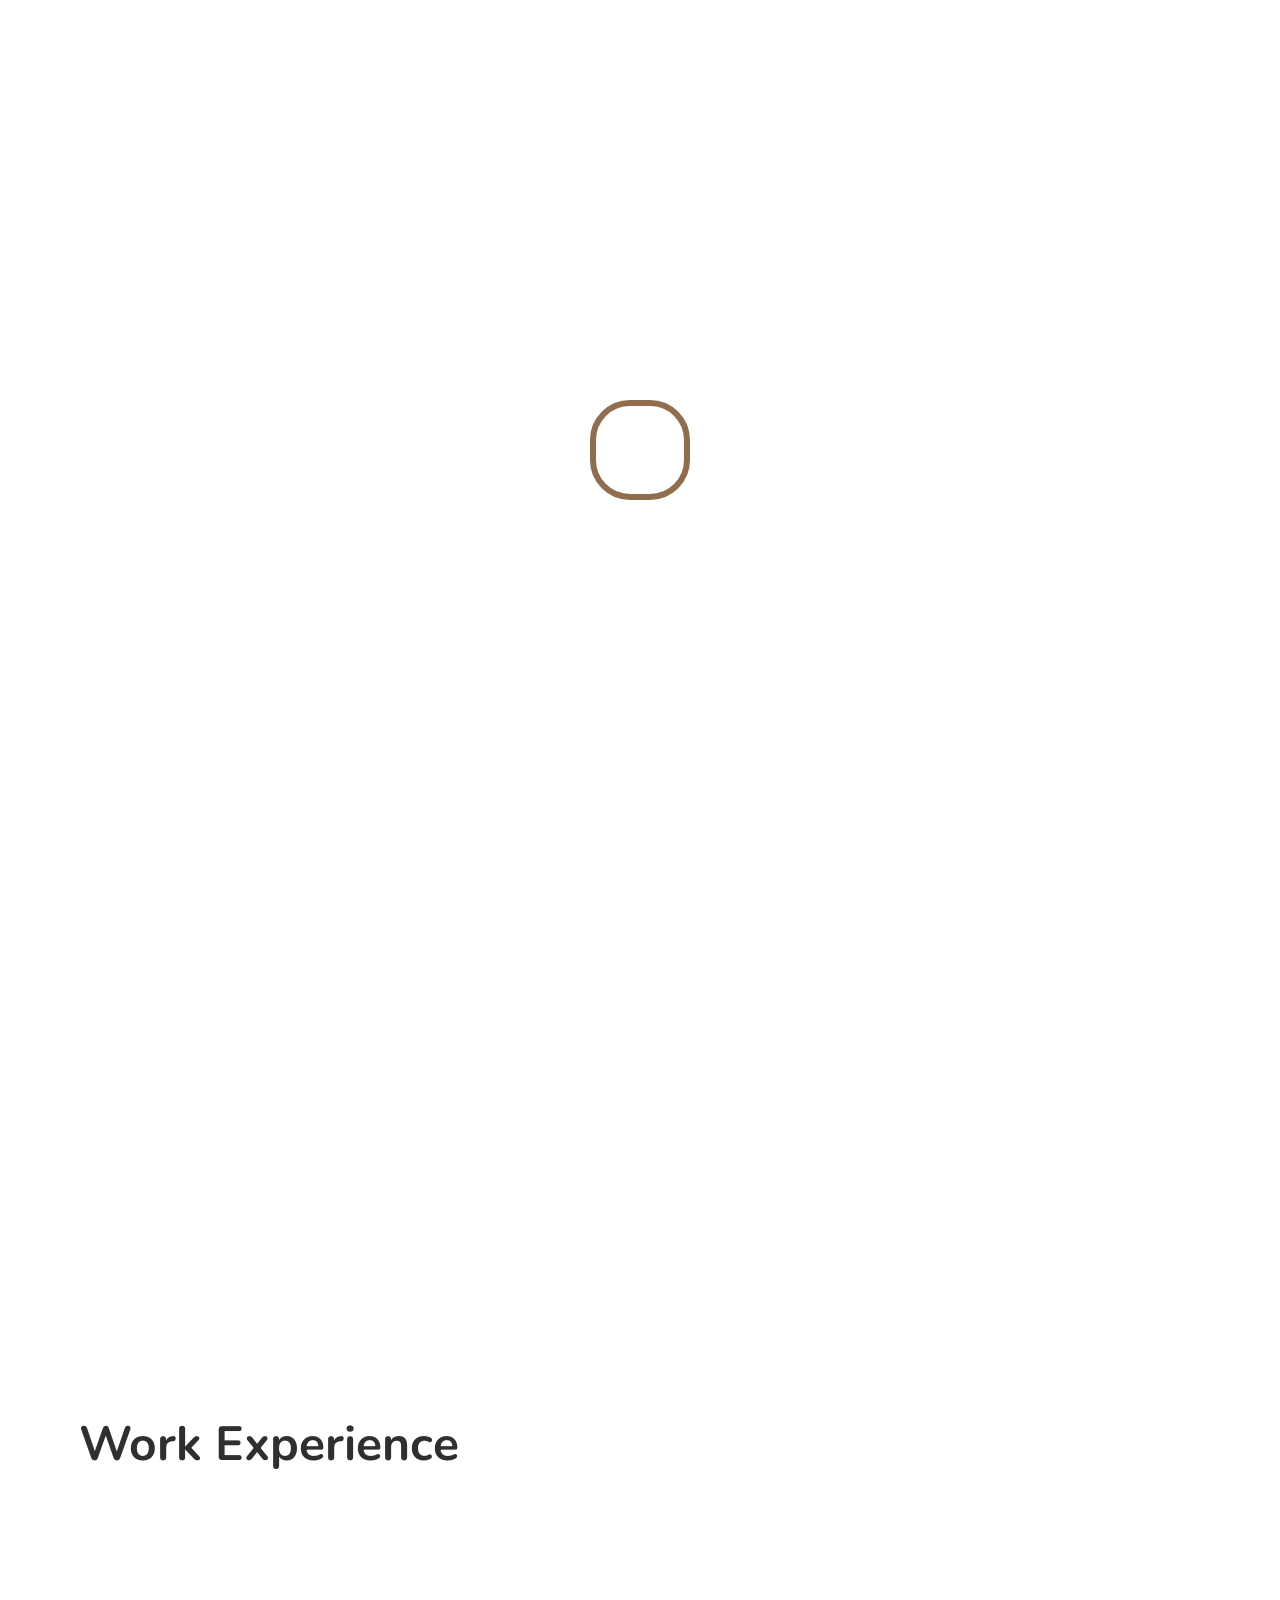
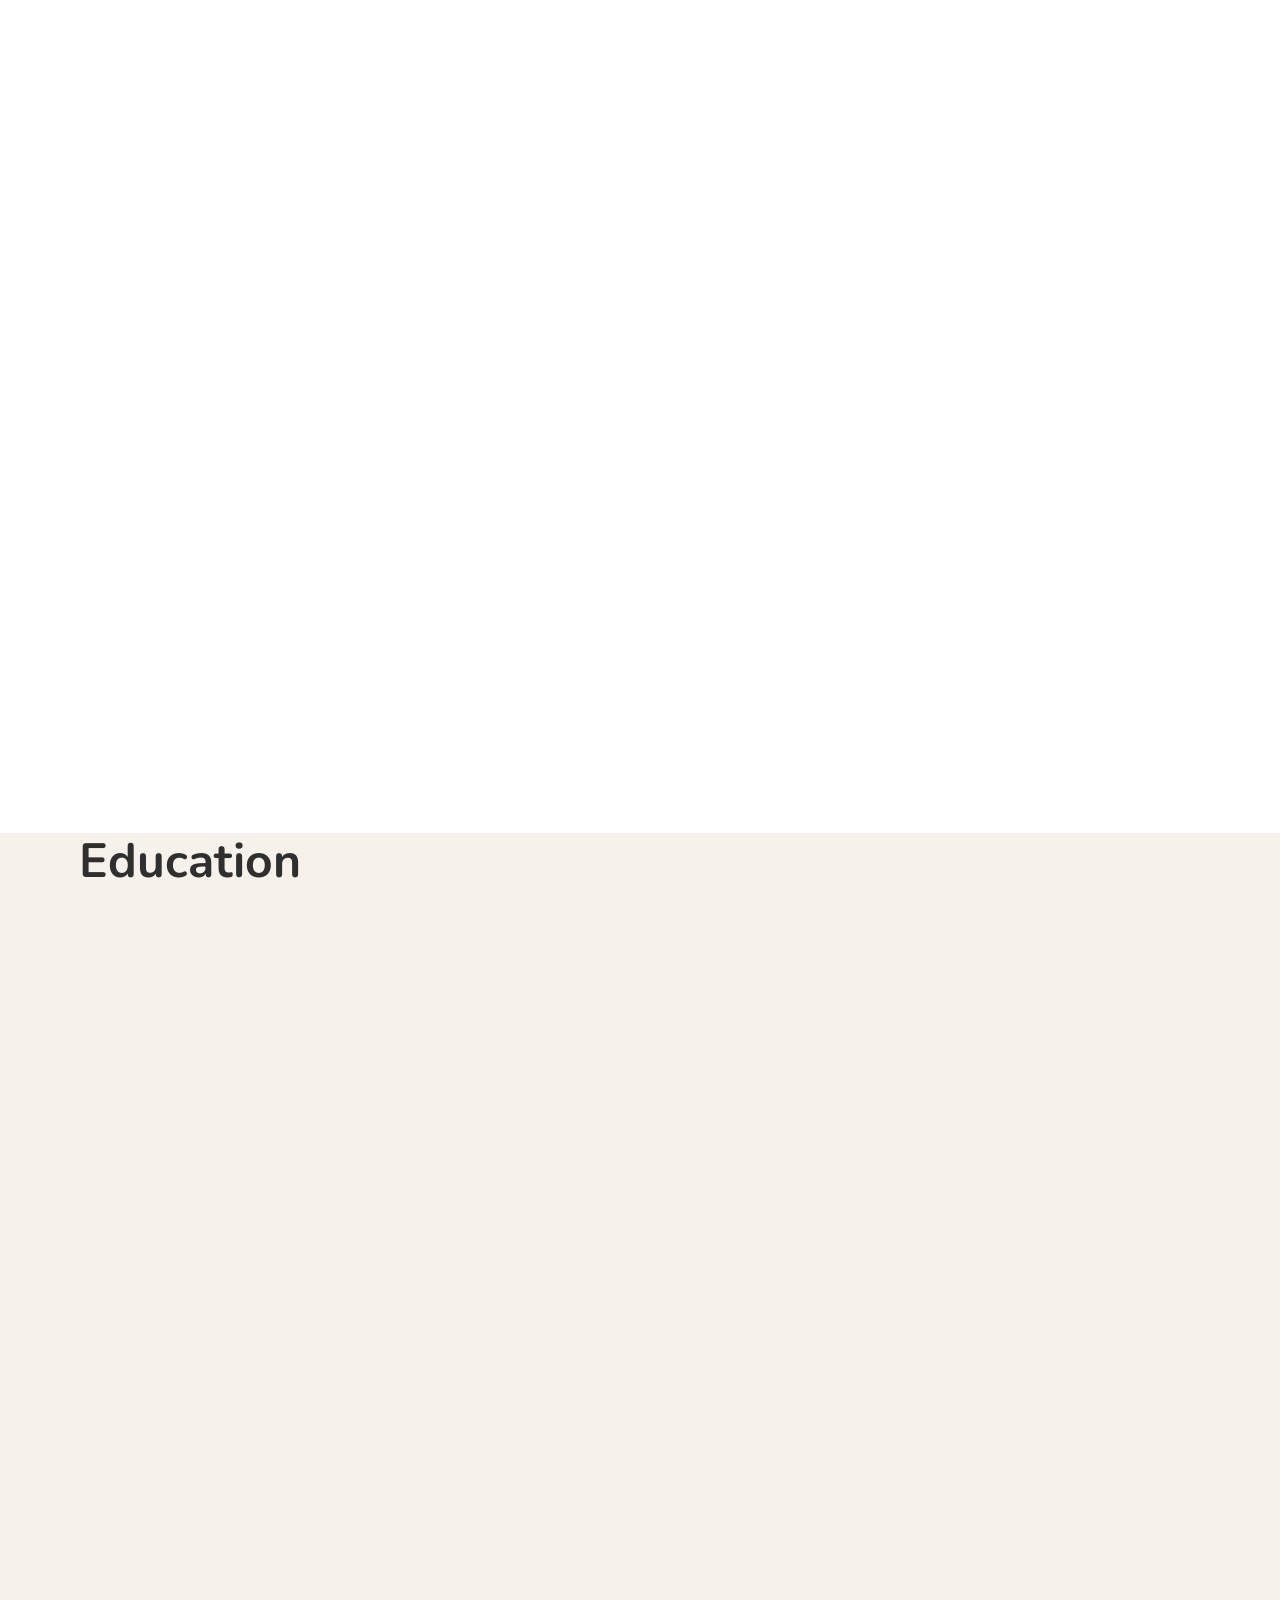
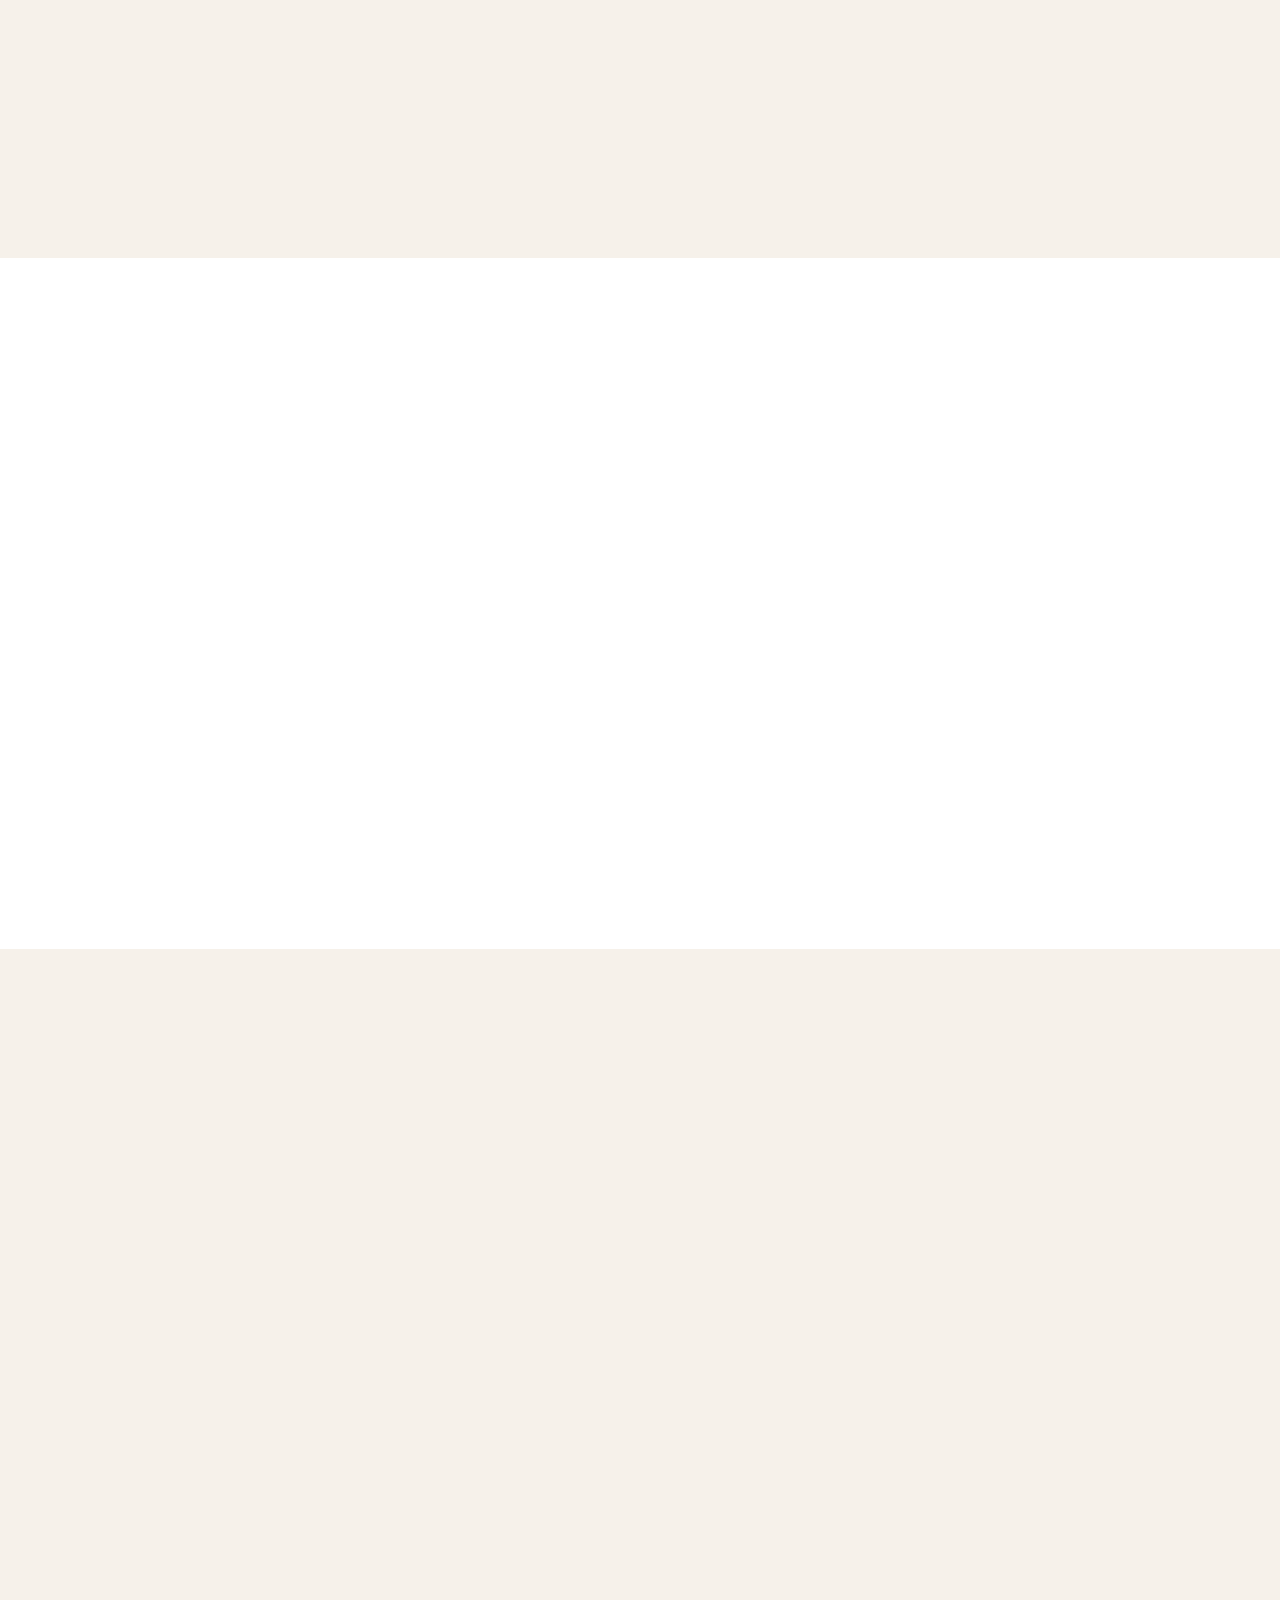
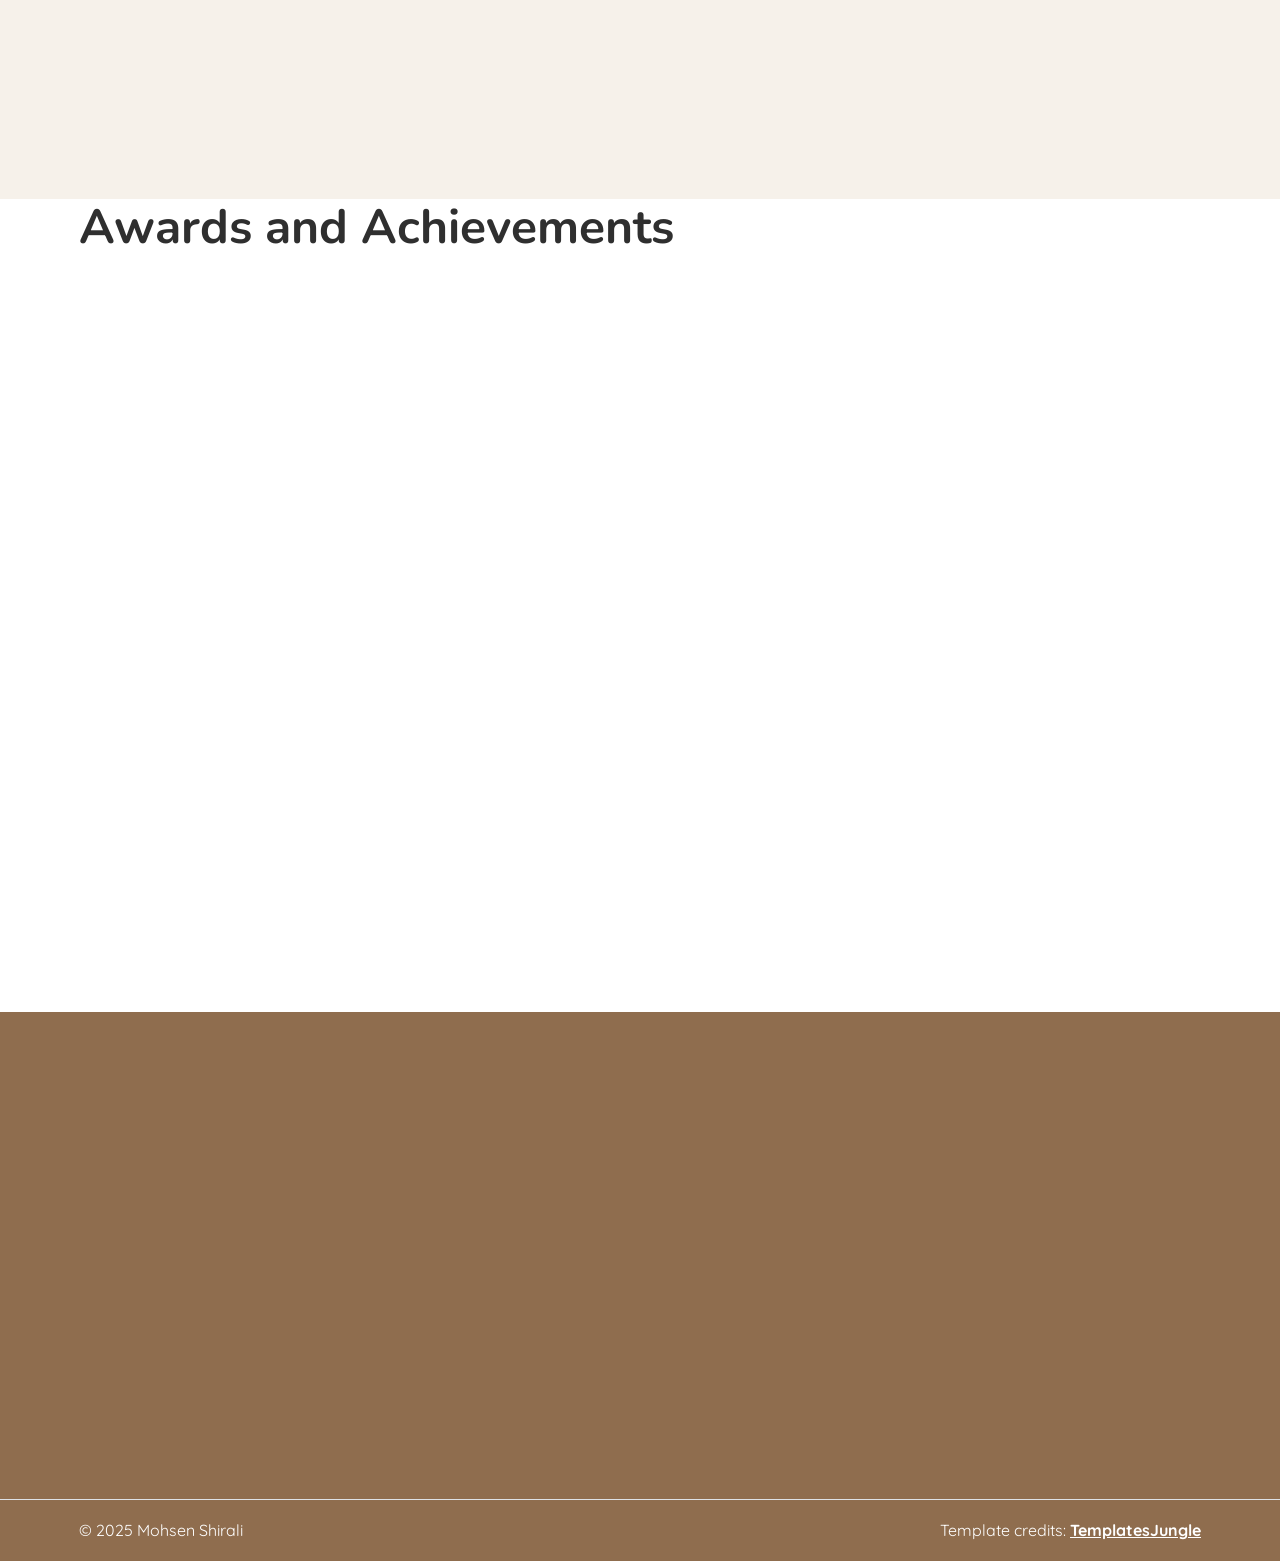
==== commit 946922d1: "updated version with updated publication page and about me" ====
--- a/index.html
+++ b/index.html
@@ -74,9 +74,9 @@
         <div class="banner-content">
           <div class="banner-header">
             <h1 class="display-3">Mohsen Shirali</h1>
-            <h2 class="display-6 mb-3">PhD in Computer Engineering</h2>
+            <h2 class="display-6 fs-3 mb-3">Postdoctoral Researcher in Computer Science</h2>
             <p class="fs-5 mb-4">
-              Postdoctoral Researcher at ICTEAM / INGI, Université catholique de Louvain (UCLouvain), Belgium.
+              Computing Science and Engineering Department (INGI), ICTEAM, Université catholique de Louvain (UCLouvain), Belgium
             </p>
             <div class="d-flex flex-wrap gap-2">
               <a href="about.html" class="btn btn-primary btn-large">About me</a>
@@ -87,7 +87,7 @@
         </div>
       </div>
       <div class="col-lg-5" data-aos="zoom-in-up">
-        <img src="images/banner_pic-removebg.png" alt="Mohsen Shirali" class="img-fluid">
+        <img src="images/banner_pic-removebg_flip.png" alt="Mohsen Shirali" class="img-fluid">
       </div>
     </div>
   </div>
@@ -221,6 +221,7 @@
   </div>
 </section>
 
+
 <section id="education" class="padding-large pt-0 bg-grey">
   <div class="container-lg">
     <div class="row">
@@ -229,50 +230,52 @@
         <h2 class="display-5 m-0 dark">Education</h2>
       </div>
     </div>
-    <div class="row">
-      
-    <div class="col-md-6" data-aos="zoom-in-up">
-      <div class="card mb-4">
-        <div class="card-body">
-          <div class="d-flex justify-content-between flex-wrap gap-2">
-            <h4 class="card-title m-0">Ph.D. in Computer Engineering — Computer Architecture</h4>
-            <span class="text-primary">Sep 2015 – Jul 2025</span>
-          </div>
-          <div class="text-muted mb-2">Shahid Beheshti University, Tehran, Iran</div>
-          <p class="mb-0">Thesis: An energy-efficient and privacy-preserving IoT-based solution for mental healthcare applications</p>
-        </div>
-      </div>
-    </div>
-    
-
-    <div class="col-md-6" data-aos="zoom-in-up">
-      <div class="card mb-4">
-        <div class="card-body">
-          <div class="d-flex justify-content-between flex-wrap gap-2">
-            <h4 class="card-title m-0">M.Sc. in Computer Engineering — Computer Architecture (Distinction)</h4>
-            <span class="text-primary">Sep 2011 – Nov 2013</span>
-          </div>
-          <div class="text-muted mb-2">Shahid Beheshti University, Tehran, Iran</div>
-          <p class="mb-0">Thesis: A Novel Group Key Management Scheme for Using Broadcast Encryption in WSNs</p>
-        </div>
-      </div>
-    </div>
-    
-
-    <div class="col-md-6" data-aos="zoom-in-up">
-      <div class="card mb-4">
-        <div class="card-body">
-          <div class="d-flex justify-content-between flex-wrap gap-2">
-            <h4 class="card-title m-0">B.Sc. in Computer Engineering (Distinction)</h4>
-            <span class="text-primary">Sep 2006 – Sep 2010</span>
-          </div>
-          <div class="text-muted mb-2">Islamic Azad University, Tehran-North Branch, Tehran, Iran</div>
-          <p class="mb-0">Thesis: Introducing Industrial Network Standards, Protocols and Applications</p>
-        </div>
-      </div>
-    </div>
-    
-    </div>
+
+    <div class="row">
+      <div class="col-md-6 mx-auto" data-aos="zoom-in-up">
+        <div class="card mb-4">
+          <div class="card-body">
+            <div class="d-flex justify-content-between flex-wrap gap-2">
+              <h4 class="card-title m-0">Ph.D. in Computer Engineering — Computer Architecture</h4>
+              <span class="text-primary">Sep 2015 – Jul 2025</span>
+            </div>
+            <div class="text-muted mb-2">Shahid Beheshti University, Tehran, Iran</div>
+            <p class="mb-0">Thesis: An energy-efficient and privacy-preserving IoT-based solution for mental healthcare applications</p>
+          </div>
+        </div>
+      </div>
+    </div>
+
+    <div class="row">
+      <div class="col-md-6 mx-auto" data-aos="zoom-in-up">
+        <div class="card mb-4">
+          <div class="card-body">
+            <div class="d-flex justify-content-between flex-wrap gap-2">
+              <h4 class="card-title m-0">M.Sc. in Computer Engineering — Computer Architecture (Distinction)</h4>
+              <span class="text-primary">Sep 2011 – Nov 2013</span>
+            </div>
+            <div class="text-muted mb-2">Shahid Beheshti University, Tehran, Iran</div>
+            <p class="mb-0">Thesis: A Novel Group Key Management Scheme for Using Broadcast Encryption in WSNs</p>
+          </div>
+        </div>
+      </div>
+    </div>
+
+    <div class="row">
+      <div class="col-md-6 mx-auto" data-aos="zoom-in-up">
+        <div class="card mb-4">
+          <div class="card-body">
+            <div class="d-flex justify-content-between flex-wrap gap-2">
+              <h4 class="card-title m-0">B.Sc. in Computer Engineering (Distinction)</h4>
+              <span class="text-primary">Sep 2006 – Sep 2010</span>
+            </div>
+            <div class="text-muted mb-2">Islamic Azad University, Tehran-North Branch, Tehran, Iran</div>
+            <p class="mb-0">Thesis: Introducing Industrial Network Standards, Protocols and Applications</p>
+          </div>
+        </div>
+      </div>
+    </div>
+
   </div>
 </section>
 
@@ -496,16 +499,6 @@
       <div class="col-lg-8 text-center">
         <h2 class="display-5 mb-3">Contact</h2>
         <p class="fs-5 mb-4">Feel free to reach out for collaboration, research discussions, or speaking opportunities.</p>
-        <!-- <p><strong>Email:</strong> <span id="email"></span></p>
-
-		<script>
-		const user = "mohsen.shirali";
-		const domain = "uclouvain.be";
-		const addr = `${user}@${domain}`;
-
-		const el = document.getElementById("email");
-		el.innerHTML = `<a href="mailto:${addr}">${addr}</a>`;
-		</script> -->
 
 		<p>
 		<strong>Email:</strong>
@@ -538,6 +531,7 @@
           <!-- <a class="btn btn-dark" href="Mohsen_Shirali_CV.pdf" target="_blank" rel="noopener">Download CV</a> -->
           <a class="btn btn-outline-light" href="https://scholar.google.com/citations?user=your_google_scholar_id" target="_blank" rel="noopener">Google Scholar</a>
           <a class="btn btn-outline-light" href="https://www.researchgate.net/profile/your_researchgate_id" target="_blank" rel="noopener">ResearchGate</a>
+		  <a class="btn btn-outline-light" href="https://www.linkedin.com/in/mohsen-shirali/" target="_blank" rel="noopener">LinkedIn</a>
         </div>
       </div>
     </div>
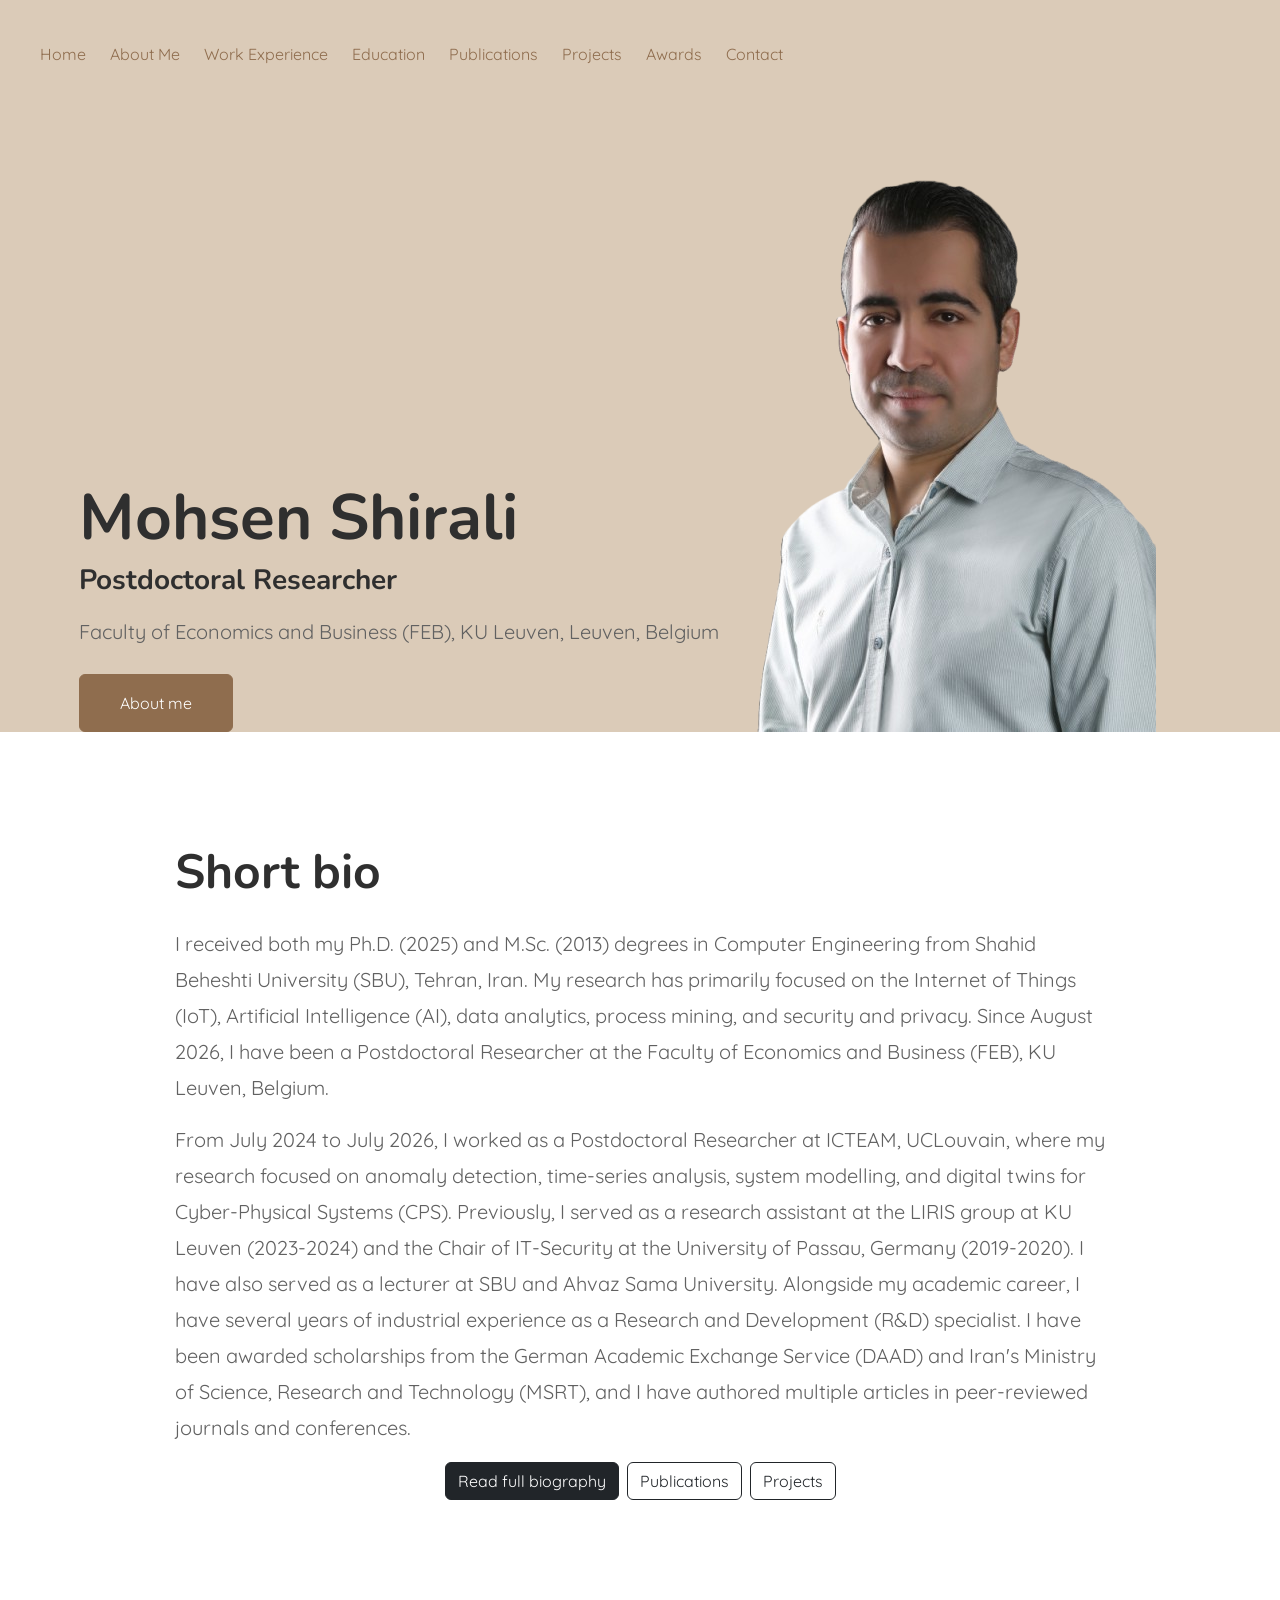
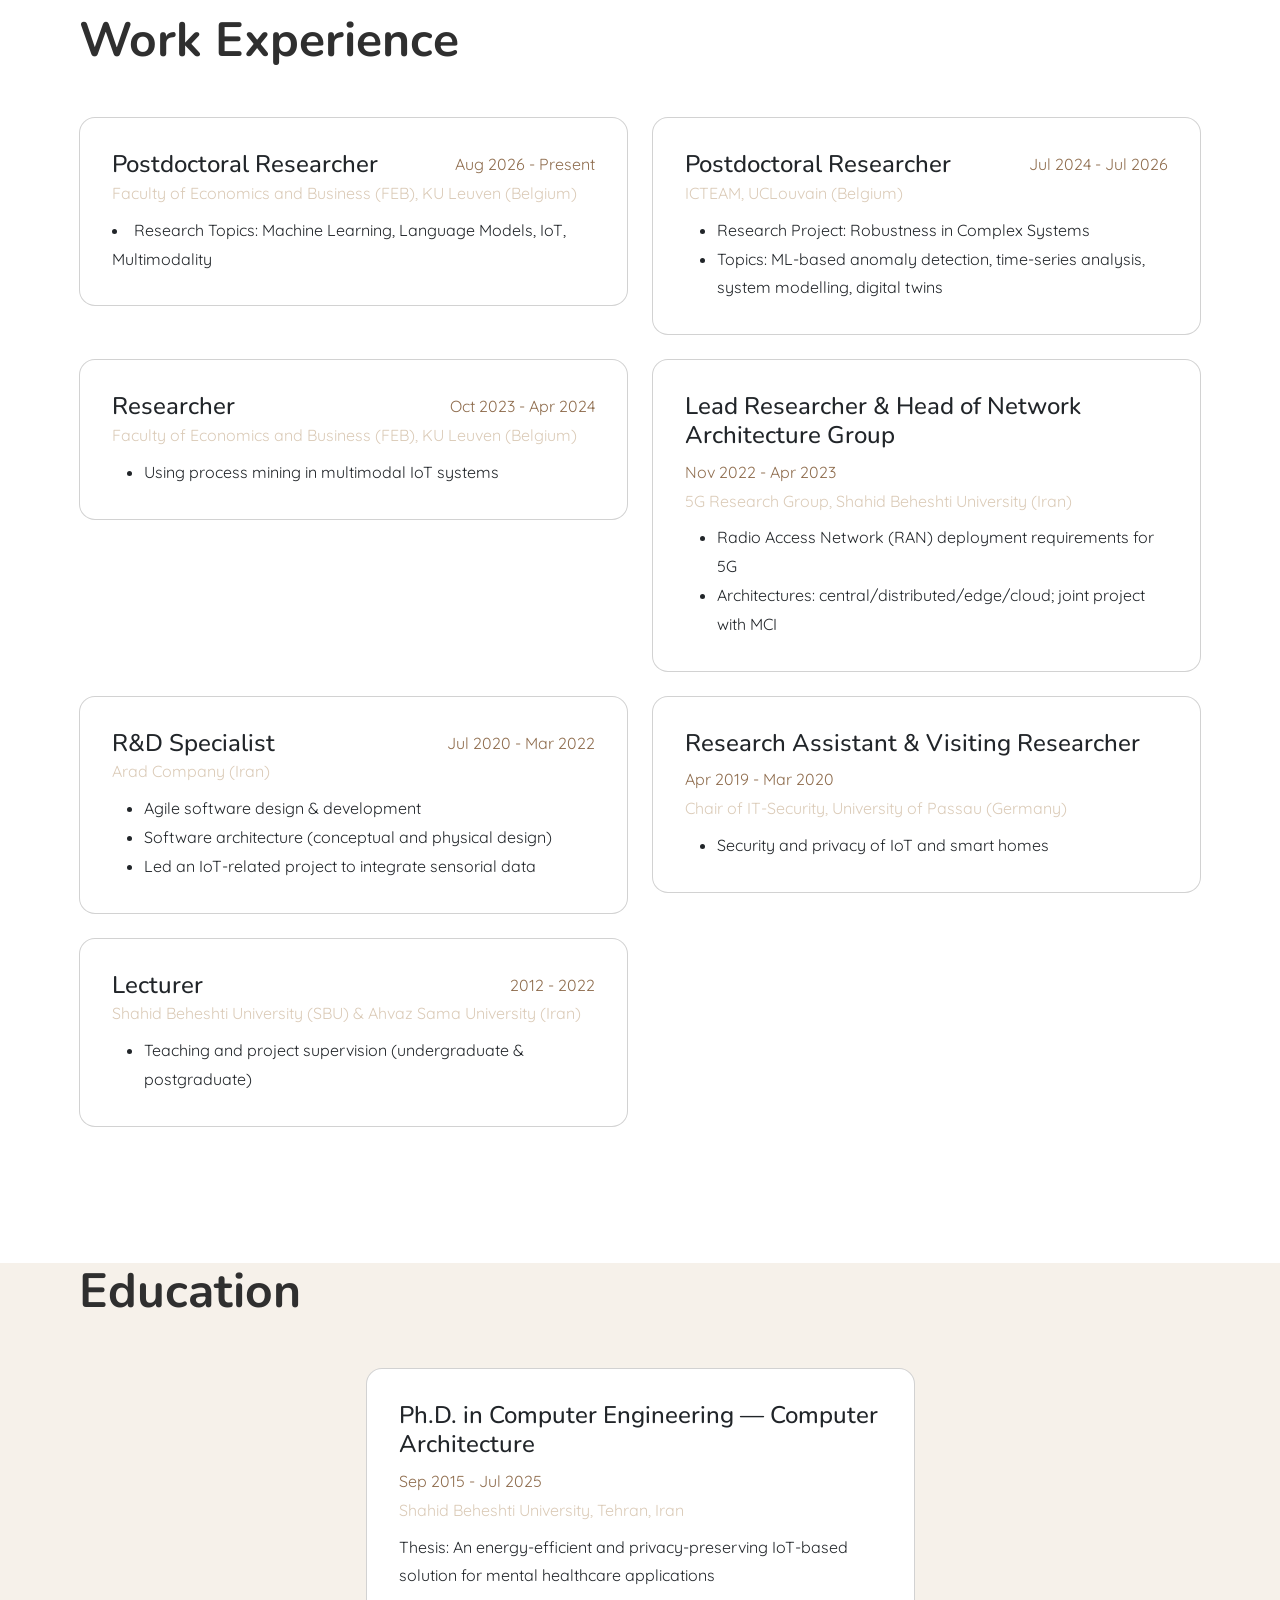
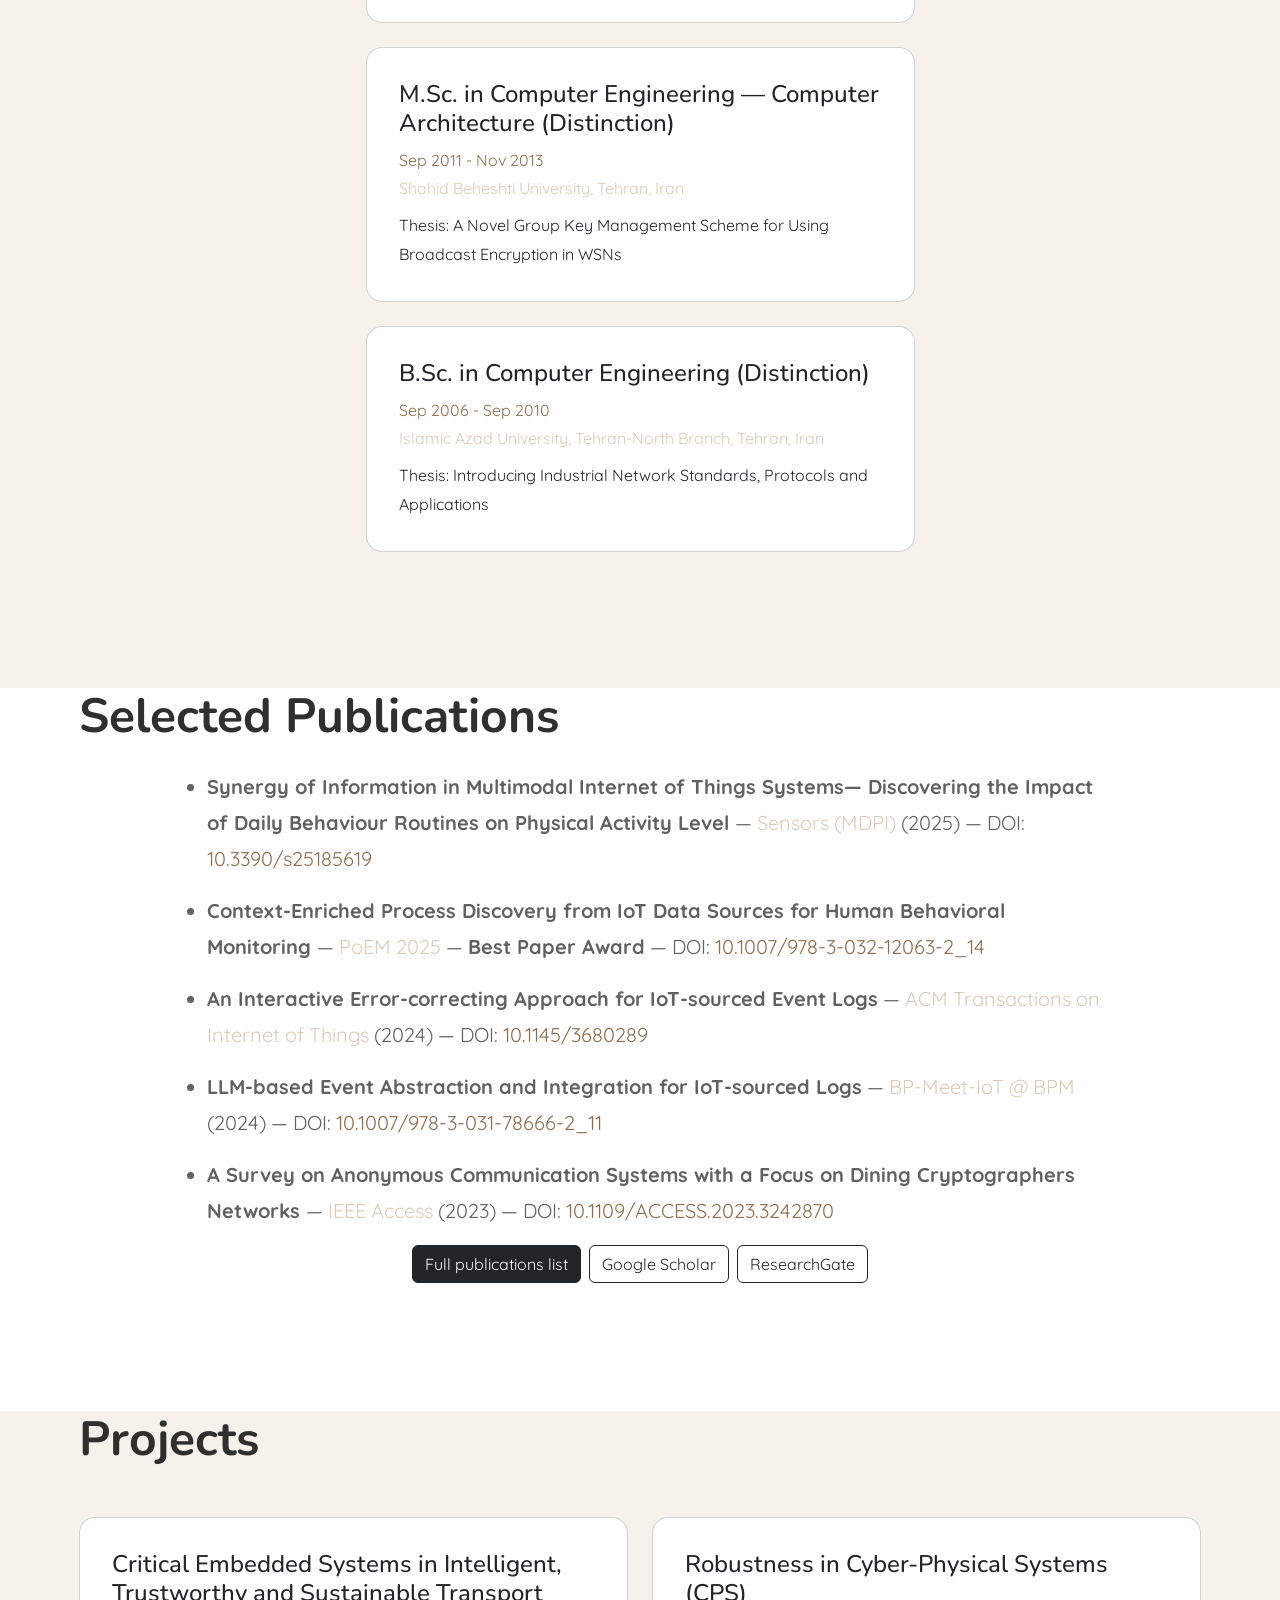
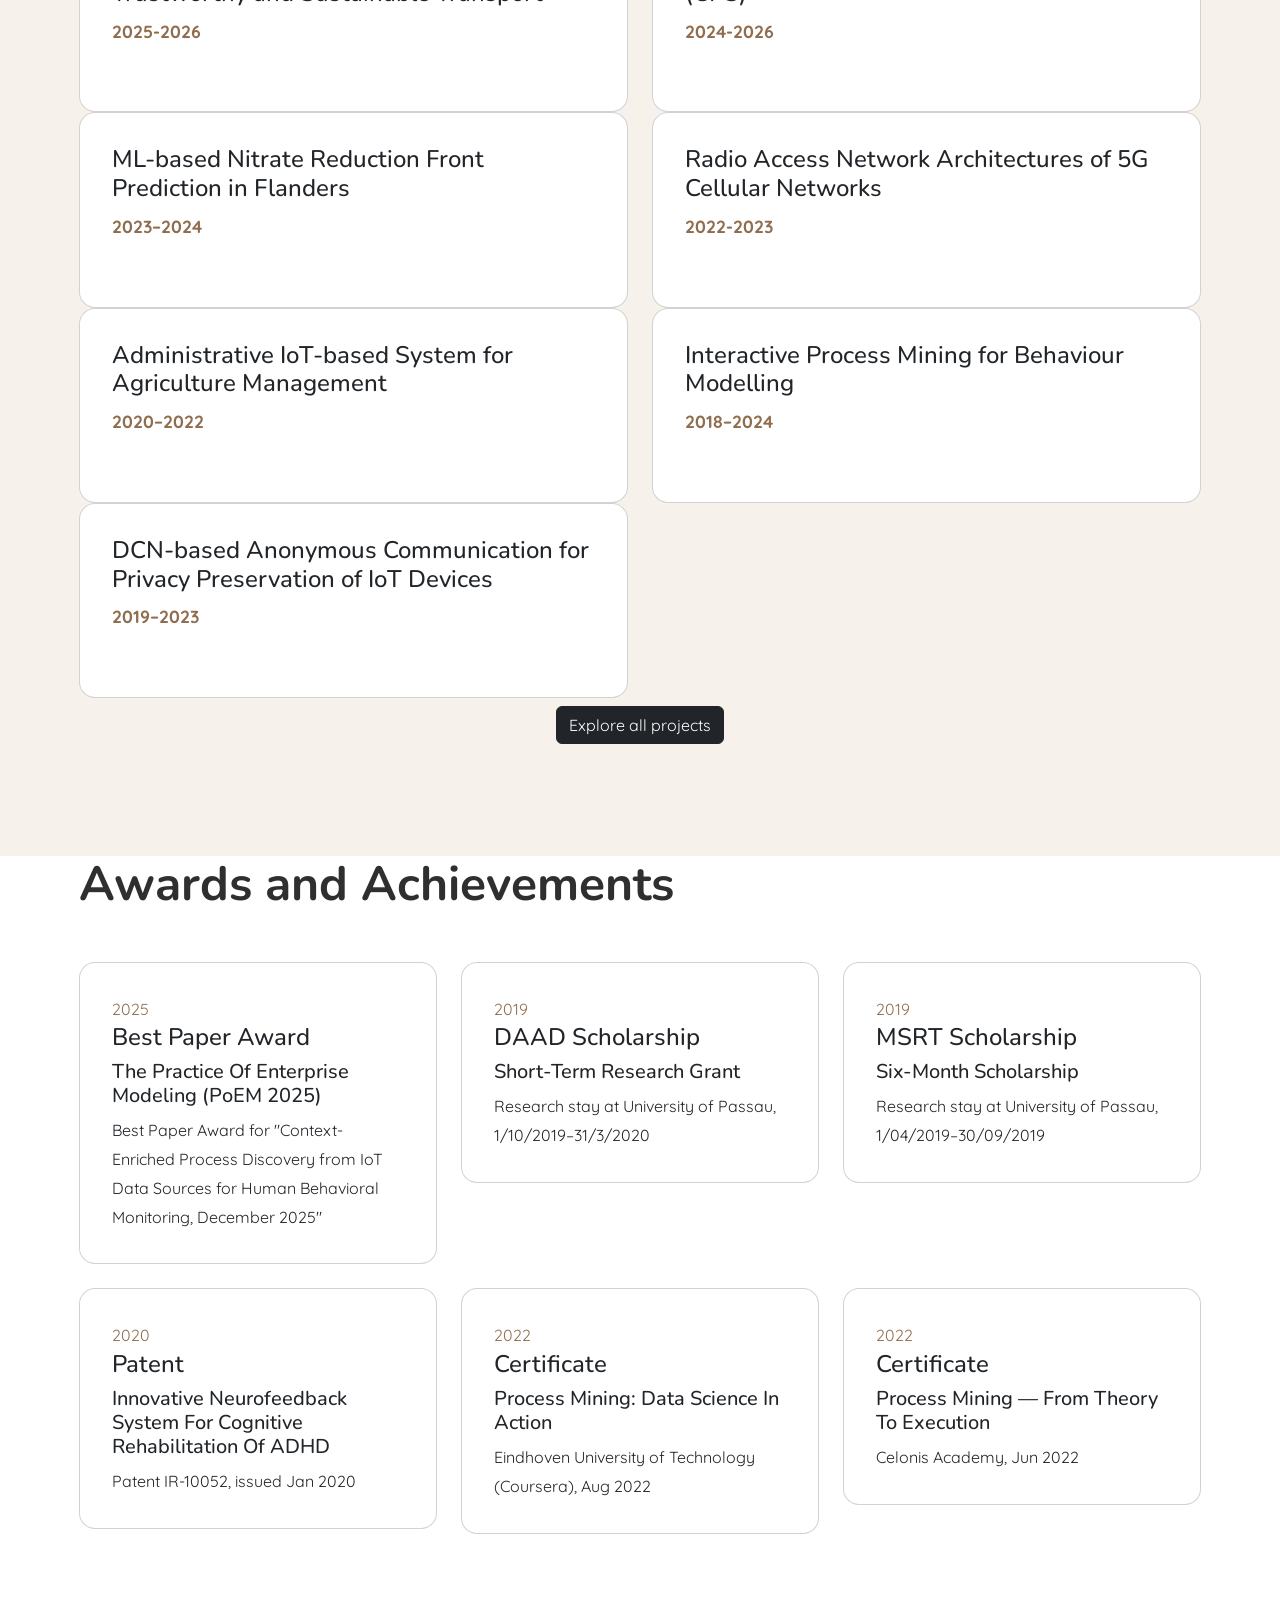
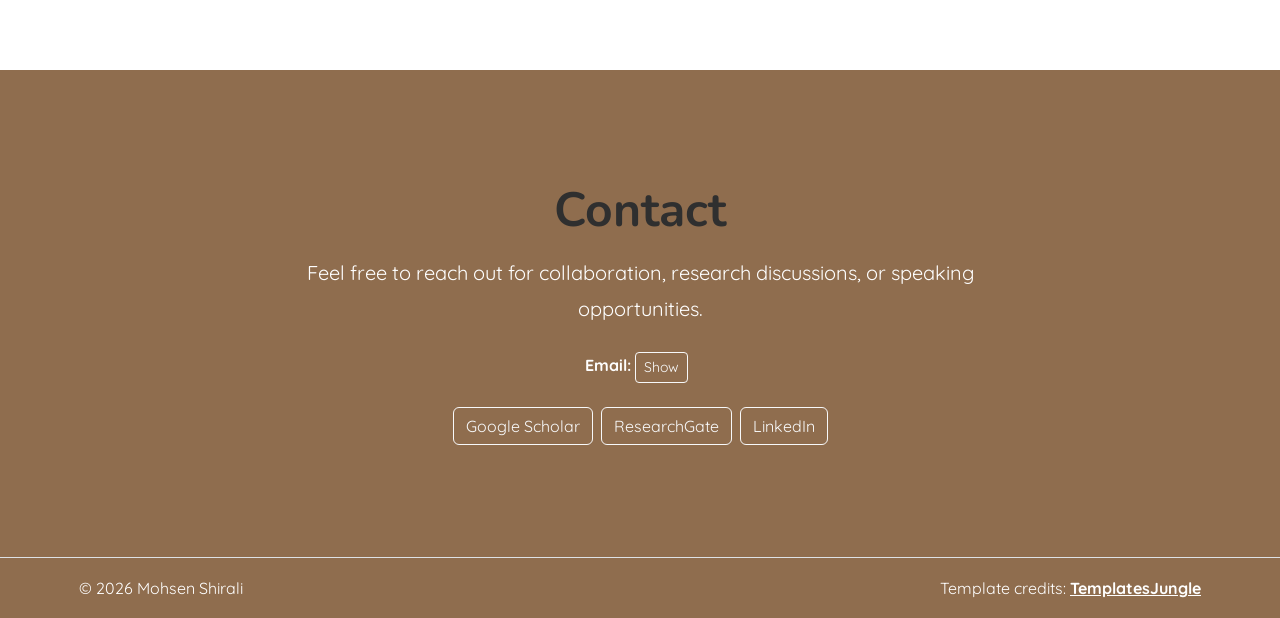
==== commit 76c9ecf9: "updates to website home, publications and project pages" ====
--- a/index.html
+++ b/index.html
@@ -1,5 +1,6 @@
 <!DOCTYPE html>
 <html lang="en">
+
 <head>
   <title>Mohsen Shirali</title>
   <meta charset="utf-8">
@@ -9,7 +10,9 @@
   <meta name="apple-mobile-web-app-capable" content="yes">
   <meta name="author" content="Mohsen Shirali">
   <meta name="keywords" content="Mohsen Shirali, IoT, Process Mining, Security, Privacy">
-  <meta name="description" content="Mohsen Shirali — Postdoctoral Researcher at UCLouvain. IoT, process mining, data analytics, security and privacy.">
+  <!-- <meta name="description" content="Mohsen Shirali — Postdoctoral Researcher at UCLouvain. IoT, process mining, data analytics, security and privacy."> -->
+  <meta name="description"
+    content="Mohsen Shirali — Postdoctoral Researcher at KU Leuven, Faculty of Economics and Business (FEB). IoT, process mining, data analytics, AI, security and privacy.">
 
   <link rel="stylesheet" type="text/css" href="assets/icomoon/icomoon.css">
   <link href="https://cdn.jsdelivr.net/npm/bootstrap@5.2.3/dist/css/bootstrap.min.css" rel="stylesheet"
@@ -20,501 +23,641 @@
 
   <link rel="preconnect" href="https://fonts.googleapis.com">
   <link rel="preconnect" href="https://fonts.gstatic.com" crossorigin>
-  <link href="https://fonts.googleapis.com/css2?family=Nunito:ital,wght@0,200..1000;1,200..1000&family=Quicksand:wght@300..700&display=swap"
+  <link
+    href="https://fonts.googleapis.com/css2?family=Nunito:ital,wght@0,200..1000;1,200..1000&family=Quicksand:wght@300..700&display=swap"
     rel="stylesheet">
 </head>
+
 <body>
-<div id="overlayer">
-  <span class="loader"><span class="loader-inner"></span></span>
-</div>
-
-<header id="header">
-  <div class="header-wrap" data-aos="fade">
-    <div class="main-logo">
-      <a href="index.html" title="Mohsen Shirali"></a>
-    </div>
-    <nav id="navbar" class="d-none d-md-block">
-      <ul class="list-unstyled d-flex gap-4 m-0 align-items-center">
-        <li><a class="text-decoration-none" href="index.html#home">Home</a></li>
-        <li><a class="text-decoration-none" href="about.html">About Me</a></li>
-        <li><a class="text-decoration-none" href="index.html#experience">Work Experience</a></li>
-        <li><a class="text-decoration-none" href="index.html#education">Education</a></li>
-        <li><a class="text-decoration-none" href="publications.html">Publications</a></li>
-        <li><a class="text-decoration-none" href="projects.html">Projects</a></li>
-        <li><a class="text-decoration-none" href="index.html#awards">Awards</a></li>
-        <li><a class="text-decoration-none" href="index.html#contact">Contact</a></li>
+  <div id="overlayer">
+    <span class="loader"><span class="loader-inner"></span></span>
+  </div>
+
+  <header id="header">
+    <div class="header-wrap" data-aos="fade">
+      <div class="main-logo">
+        <a href="index.html" title="Mohsen Shirali"></a>
+      </div>
+      <nav id="navbar" class="d-none d-md-block">
+        <ul class="list-unstyled d-flex gap-4 m-0 align-items-center">
+          <li><a class="text-decoration-none" href="index.html#home">Home</a></li>
+          <li><a class="text-decoration-none" href="about.html">About Me</a></li>
+          <li><a class="text-decoration-none" href="index.html#experience">Work Experience</a></li>
+          <li><a class="text-decoration-none" href="index.html#education">Education</a></li>
+          <li><a class="text-decoration-none" href="publications.html">Publications</a></li>
+          <li><a class="text-decoration-none" href="projects.html">Projects</a></li>
+          <li><a class="text-decoration-none" href="index.html#awards">Awards</a></li>
+          <li><a class="text-decoration-none" href="index.html#contact">Contact</a></li>
+        </ul>
+      </nav>
+      <nav id="navbar" class="d-md-none">
+        <input id="menu-toggle" type="checkbox" />
+        <label class="menu-btn" for="menu-toggle"><span></span></label>
+      </nav>
+    </div>
+  </header>
+
+  <div class="nav nav-overlay d-md-none">
+    <div class="nav__content">
+      <ul class="nav__list">
+        <li class="nav__list-item mb-2"><a href="index.html#home">Home</a></li>
+        <li class="nav__list-item mb-2"><a href="about.html">About Me</a></li>
+        <li class="nav__list-item mb-2"><a href="index.html#experience">Work Experience</a></li>
+        <li class="nav__list-item mb-2"><a href="index.html#education">Education</a></li>
+        <li class="nav__list-item mb-2"><a href="publications.html">Publications</a></li>
+        <li class="nav__list-item mb-2"><a href="projects.html">Projects</a></li>
+        <li class="nav__list-item mb-2"><a href="index.html#awards">Awards</a></li>
+        <li class="nav__list-item mb-2"><a href="index.html#contact">Contact</a></li>
       </ul>
-    </nav>
-    <nav id="navbar" class="d-md-none">
-      <input id="menu-toggle" type="checkbox" />
-      <label class="menu-btn" for="menu-toggle"><span></span></label>
-    </nav>
+    </div>
   </div>
-</header>
-
-<div class="nav nav-overlay d-md-none">
-  <div class="nav__content">
-    <ul class="nav__list">
-      <li class="nav__list-item mb-2"><a href="index.html#home">Home</a></li>
-      <li class="nav__list-item mb-2"><a href="about.html">About Me</a></li>
-      <li class="nav__list-item mb-2"><a href="index.html#experience">Work Experience</a></li>
-      <li class="nav__list-item mb-2"><a href="index.html#education">Education</a></li>
-      <li class="nav__list-item mb-2"><a href="publications.html">Publications</a></li>
-      <li class="nav__list-item mb-2"><a href="projects.html">Projects</a></li>
-      <li class="nav__list-item mb-2"><a href="index.html#awards">Awards</a></li>
-      <li class="nav__list-item mb-2"><a href="index.html#contact">Contact</a></li>
-    </ul>
-  </div>
-</div>
-
-<section id="home" class="jarallax bg-secondary" style="padding-top: 120px;">
-  <div class="container-lg">
-    <div class="row align-items-end">
-      <div class="col-lg-7" data-aos="zoom-in-up">
-        <div class="banner-content">
-          <div class="banner-header">
-            <h1 class="display-3">Mohsen Shirali</h1>
-            <h2 class="display-6 fs-3 mb-3">Postdoctoral Researcher in Computer Science</h2>
-            <p class="fs-5 mb-4">
-              Computing Science and Engineering Department (INGI), ICTEAM, Université catholique de Louvain (UCLouvain), Belgium
-            </p>
-            <div class="d-flex flex-wrap gap-2">
-              <a href="about.html" class="btn btn-primary btn-large">About me</a>
-              <!-- <a href="#contact" class="btn btn-outline-dark btn-large">Get in touch</a> -->
-              <!-- <a href="Mohsen_Shirali_CV.pdf" class="btn btn-outline-dark btn-large" target="_blank" rel="noopener">Download CV</a> -->
-            </div>
-          </div>
-        </div>
-      </div>
-      <div class="col-lg-5" data-aos="zoom-in-up">
-        <img src="images/banner_pic-removebg_flip.png" alt="Mohsen Shirali" class="img-fluid">
-      </div>
-    </div>
-  </div>
-</section>
-
-<section id="about" class="padding-large">
-  <div class="container-lg" data-aos="zoom-in-up">
-    <div class="row justify-content-center">
-      <div class="col-lg-10">
+
+  <section id="home" class="jarallax bg-secondary" style="padding-top: 120px;">
+    <div class="container-lg">
+      <div class="row align-items-end">
+        <div class="col-lg-7" data-aos="zoom-in-up">
+          <div class="banner-content">
+            <div class="banner-header">
+              <h1 class="display-3">Mohsen Shirali</h1>
+              <h2 class="display-6 fs-3 mb-3">Postdoctoral Researcher</h2>
+              <p class="fs-5 mb-4">
+                Faculty of Economics and Business (FEB), KU Leuven, Leuven, Belgium
+              </p>
+              <div class="d-flex flex-wrap gap-2">
+                <a href="about.html" class="btn btn-primary btn-large">About me</a>
+                <!-- <a href="#contact" class="btn btn-outline-dark btn-large">Get in touch</a> -->
+                <!-- <a href="Mohsen_Shirali_CV.pdf" class="btn btn-outline-dark btn-large" target="_blank" rel="noopener">Download CV</a> -->
+              </div>
+            </div>
+          </div>
+        </div>
+        <div class="col-lg-5" data-aos="zoom-in-up">
+          <img src="images/banner_pic-removebg_flip.png" alt="Mohsen Shirali" class="img-fluid">
+        </div>
+      </div>
+    </div>
+  </section>
+
+  <section id="about" class="padding-large">
+    <div class="container-lg" data-aos="zoom-in-up">
+      <div class="row justify-content-center">
+        <div class="col-lg-10">
+          <div class="section-header align-center mb-4">
+            <!-- <span class="text-primary">About</span> -->
+            <h2 class="display-5 m-0">Short bio</h2>
+          </div>
+          <p class="fs-5">
+            I received both my Ph.D. (2025) and M.Sc. (2013) degrees in Computer Engineering from Shahid Beheshti
+            University (SBU), Tehran, Iran.
+            My research has primarily focused on the Internet of Things (IoT), Artificial Intelligence (AI), data
+            analytics, process mining, and security and privacy.
+            Since August 2026, I have been a Postdoctoral Researcher at the Faculty of Economics and Business (FEB), KU
+            Leuven, Belgium.
+          </p>
+
+          <p class="fs-5">
+            From July 2024 to July 2026, I worked as a Postdoctoral Researcher at ICTEAM, UCLouvain, where my research
+            focused on anomaly detection, time-series analysis, system modelling, and digital twins for Cyber-Physical
+            Systems (CPS).
+            Previously, I served as a research assistant at the LIRIS group at KU Leuven (2023-2024) and the Chair of
+            IT-Security at the University of Passau, Germany (2019-2020).
+            I have also served as a lecturer at SBU and Ahvaz Sama University.
+            Alongside my academic career, I have several years of industrial experience as a Research and Development
+            (R&D) specialist.
+            I have been awarded scholarships from the German Academic Exchange Service (DAAD) and Iran's Ministry of
+            Science, Research and Technology (MSRT), and I have authored multiple articles in peer-reviewed journals and
+            conferences.
+          </p>
+          <div class="d-flex flex-wrap gap-2 mt-3 justify-content-center">
+            <a class="btn btn-dark" href="about.html">Read full biography</a>
+            <a class="btn btn-outline-dark" href="publications.html">Publications</a>
+            <a class="btn btn-outline-dark" href="projects.html">Projects</a>
+          </div>
+        </div>
+      </div>
+    </div>
+  </section>
+
+  <section id="experience" class="padding-large pt-0">
+    <div class="container-lg">
+      <div class="row">
+        <div class="section-header align-center mb-5">
+          <!-- <span class="text-primary">Work Experience</span> -->
+          <h2 class="display-5 m-0">Work Experience</h2>
+        </div>
+      </div>
+      <div class="row">
+
+        <div class="col-md-6" data-aos="zoom-in-up">
+          <div class="card mb-4">
+            <div class="card-body">
+              <div class="d-flex justify-content-between flex-wrap gap-2">
+                <h4 class="card-title m-0">Postdoctoral Researcher</h4>
+                <span class="text-primary">Aug 2026 - Present</span>
+              </div>
+              <div class="text-muted mb-2">
+                Faculty of Economics and Business (FEB), KU Leuven (Belgium)
+              </div>
+              <li>Research Topics: Machine Learning, Language Models, IoT, Multimodality</li>
+            </div>
+          </div>
+        </div>
+
+        <div class="col-md-6" data-aos="zoom-in-up">
+          <div class="card mb-4">
+            <div class="card-body">
+              <div class="d-flex justify-content-between flex-wrap gap-2">
+                <h4 class="card-title m-0">Postdoctoral Researcher</h4>
+                <span class="text-primary">Jul 2024 - Jul 2026</span>
+              </div>
+              <div class="text-muted mb-2">ICTEAM, UCLouvain (Belgium)</div>
+              <ul class="mb-0">
+                <li>Research Project: Robustness in Complex Systems</li>
+                <li>Topics: ML-based anomaly detection, time-series analysis, system modelling, digital twins</li>
+              </ul>
+            </div>
+          </div>
+        </div>
+
+
+        <div class="col-md-6" data-aos="zoom-in-up">
+          <div class="card mb-4">
+            <div class="card-body">
+              <div class="d-flex justify-content-between flex-wrap gap-2">
+                <h4 class="card-title m-0">Researcher</h4>
+                <span class="text-primary">Oct 2023 - Apr 2024</span>
+              </div>
+              <div class="text-muted mb-2">Faculty of Economics and Business (FEB), KU Leuven (Belgium)</div>
+              <ul class="mb-0">
+                <li>Using process mining in multimodal IoT systems</li>
+                <!-- <li>Supervisor: Prof. Estefanía Serral Asensio</li> -->
+              </ul>
+            </div>
+          </div>
+        </div>
+
+
+        <div class="col-md-6" data-aos="zoom-in-up">
+          <div class="card mb-4">
+            <div class="card-body">
+              <div class="d-flex justify-content-between flex-wrap gap-2">
+                <h4 class="card-title m-0">Lead Researcher & Head of Network Architecture Group</h4>
+                <span class="text-primary">Nov 2022 - Apr 2023</span>
+              </div>
+              <div class="text-muted mb-2">5G Research Group, Shahid Beheshti University (Iran)</div>
+              <ul class="mb-0">
+                <li>Radio Access Network (RAN) deployment requirements for 5G</li>
+                <li>Architectures: central/distributed/edge/cloud; joint project with MCI</li>
+              </ul>
+            </div>
+          </div>
+        </div>
+
+
+        <div class="col-md-6" data-aos="zoom-in-up">
+          <div class="card mb-4">
+            <div class="card-body">
+              <div class="d-flex justify-content-between flex-wrap gap-2">
+                <h4 class="card-title m-0">R&D Specialist</h4>
+                <span class="text-primary">Jul 2020 - Mar 2022</span>
+              </div>
+              <div class="text-muted mb-2">Arad Company (Iran)</div>
+              <ul class="mb-0">
+                <li>Agile software design & development</li>
+                <li>Software architecture (conceptual and physical design)</li>
+                <li>Led an IoT-related project to integrate sensorial data</li>
+              </ul>
+            </div>
+          </div>
+        </div>
+
+
+        <div class="col-md-6" data-aos="zoom-in-up">
+          <div class="card mb-4">
+            <div class="card-body">
+              <div class="d-flex justify-content-between flex-wrap gap-2">
+                <h4 class="card-title m-0">Research Assistant & Visiting Researcher</h4>
+                <span class="text-primary">Apr 2019 - Mar 2020</span>
+              </div>
+              <div class="text-muted mb-2">Chair of IT-Security, University of Passau (Germany)</div>
+              <ul class="mb-0">
+                <li>Security and privacy of IoT and smart homes</li>
+              </ul>
+            </div>
+          </div>
+        </div>
+
+
+        <div class="col-md-6" data-aos="zoom-in-up">
+          <div class="card mb-4">
+            <div class="card-body">
+              <div class="d-flex justify-content-between flex-wrap gap-2">
+                <h4 class="card-title m-0">Lecturer</h4>
+                <span class="text-primary">2012 - 2022</span>
+              </div>
+              <div class="text-muted mb-2">Shahid Beheshti University (SBU) & Ahvaz Sama University (Iran)</div>
+              <ul class="mb-0">
+                <li>Teaching and project supervision (undergraduate & postgraduate)</li>
+              </ul>
+            </div>
+          </div>
+        </div>
+
+      </div>
+    </div>
+  </section>
+
+
+  <section id="education" class="padding-large pt-0 bg-grey">
+    <div class="container-lg">
+      <div class="row">
+        <div class="section-header align-center mb-5">
+          <!-- <span class="text-primary">Education</span> -->
+          <h2 class="display-5 m-0 dark">Education</h2>
+        </div>
+      </div>
+
+      <div class="row">
+        <div class="col-md-6 mx-auto" data-aos="zoom-in-up">
+          <div class="card mb-4">
+            <div class="card-body">
+              <div class="d-flex justify-content-between flex-wrap gap-2">
+                <h4 class="card-title m-0">Ph.D. in Computer Engineering — Computer Architecture</h4>
+                <span class="text-primary">Sep 2015 - Jul 2025</span>
+              </div>
+              <div class="text-muted mb-2">Shahid Beheshti University, Tehran, Iran</div>
+              <p class="mb-0">Thesis: An energy-efficient and privacy-preserving IoT-based solution for mental
+                healthcare applications</p>
+            </div>
+          </div>
+        </div>
+      </div>
+
+      <div class="row">
+        <div class="col-md-6 mx-auto" data-aos="zoom-in-up">
+          <div class="card mb-4">
+            <div class="card-body">
+              <div class="d-flex justify-content-between flex-wrap gap-2">
+                <h4 class="card-title m-0">M.Sc. in Computer Engineering — Computer Architecture (Distinction)</h4>
+                <span class="text-primary">Sep 2011 - Nov 2013</span>
+              </div>
+              <div class="text-muted mb-2">Shahid Beheshti University, Tehran, Iran</div>
+              <p class="mb-0">Thesis: A Novel Group Key Management Scheme for Using Broadcast Encryption in WSNs</p>
+            </div>
+          </div>
+        </div>
+      </div>
+
+      <div class="row">
+        <div class="col-md-6 mx-auto" data-aos="zoom-in-up">
+          <div class="card mb-4">
+            <div class="card-body">
+              <div class="d-flex justify-content-between flex-wrap gap-2">
+                <h4 class="card-title m-0">B.Sc. in Computer Engineering (Distinction)</h4>
+                <span class="text-primary">Sep 2006 - Sep 2010</span>
+              </div>
+              <div class="text-muted mb-2">Islamic Azad University, Tehran-North Branch, Tehran, Iran</div>
+              <p class="mb-0">Thesis: Introducing Industrial Network Standards, Protocols and Applications</p>
+            </div>
+          </div>
+        </div>
+      </div>
+
+    </div>
+  </section>
+
+  <section id="publications" class="padding-large pt-0">
+    <div class="container-lg" data-aos="zoom-in-up">
+      <div class="row">
         <div class="section-header align-center mb-4">
-          <!-- <span class="text-primary">About</span> -->
-          <h2 class="display-5 m-0">Short bio</h2>
-        </div>
-        <p class="fs-5">I received my Ph.D. (2025) and M.Sc. (2013) in Computer Engineering from Shahid Beheshti University (SBU), Tehran, Iran. My research focuses on the Internet of Things (IoT) in healthcare, emphasizing system architecture, privacy, data analytics, and process mining. I am currently a Postdoctoral Researcher at UCLouvain, working on anomaly detection in Cyber-Physical Systems. I previously held research positions at KU Leuven (2023–2024) and the University of Passau (2019–2020), and I have lectured at SBU and Ahvaz Sama University. In addition to academia, I have several years of R&D experience in industry. I have received scholarships from DAAD and Iran’s MSRT and have published in journals and conferences. My interests include IoT, data science, security and privacy, anonymous communication, and process mining.</p>
-        <div class="d-flex flex-wrap gap-2 mt-3 justify-content-center">
-          <a class="btn btn-dark" href="about.html">Read full biography</a>
-          <a class="btn btn-outline-dark" href="publications.html">Publications</a>
-          <a class="btn btn-outline-dark" href="projects.html">Projects</a>
-        </div>
-      </div>
-    </div>
-  </div>
-</section>
-
-<section id="experience" class="padding-large pt-0">
-  <div class="container-lg">
-    <div class="row">
-      <div class="section-header align-center mb-5">
-        <!-- <span class="text-primary">Work Experience</span> -->
-        <h2 class="display-5 m-0">Work Experience</h2>
-      </div>
-    </div>
-    <div class="row">
-      
-    <div class="col-md-6" data-aos="zoom-in-up">
-      <div class="card mb-4">
-        <div class="card-body">
-          <div class="d-flex justify-content-between flex-wrap gap-2">
-            <h4 class="card-title m-0">Postdoctoral Researcher</h4>
-            <span class="text-primary">Jul 2024 – Present</span>
-          </div>
-          <div class="text-muted mb-2">ICTEAM, UCLouvain (Belgium)</div>
-          <ul class="mb-0">
-            <li>Research Project: Robustness in Complex Systems</li><li>Topics: ML-based anomaly detection, time-series analysis, system modelling, digital twins</li>
+          <!-- <span class="text-primary">Publications</span> -->
+          <h2 class="display-5 m-0">Selected Publications</h2>
+        </div>
+      </div>
+      <div class="row justify-content-center">
+        <div class="col-lg-10">
+          <ul class="fs-5">
+            <li class="mb-3">
+              <strong>
+                Synergy of Information in Multimodal Internet of Things Systems—
+                Discovering the Impact of Daily Behaviour Routines on Physical Activity Level
+              </strong>
+              —
+              <span class="text-muted">Sensors (MDPI)</span> (2025)
+              —
+              DOI:
+              <a href="https://doi.org/10.3390/s25185619" target="_blank" rel="noopener">
+                10.3390/s25185619
+              </a>
+            </li>
+
+            <li class="mb-3">
+              <strong>
+                Context-Enriched Process Discovery from IoT Data Sources
+                for Human Behavioral Monitoring
+              </strong>
+              —
+              <span class="text-muted">PoEM 2025</span>
+              —
+              <strong>Best Paper Award</strong>
+              —
+              DOI:
+              <a href="https://doi.org/10.1007/978-3-032-12063-2_14" target="_blank" rel="noopener">
+                10.1007/978-3-032-12063-2_14
+              </a>
+            </li>
+
+            <li class="mb-3">
+              <strong>An Interactive Error-correcting Approach for IoT-sourced Event Logs</strong>
+              —
+              <span class="text-muted">ACM Transactions on Internet of Things</span> (2024)
+              —
+              DOI:
+              <a href="https://doi.org/10.1145/3680289" target="_blank" rel="noopener">
+                10.1145/3680289
+              </a>
+            </li>
+
+            <li class="mb-3">
+              <strong>LLM-based Event Abstraction and Integration for IoT-sourced Logs</strong>
+              —
+              <span class="text-muted">BP-Meet-IoT @ BPM</span> (2024)
+              —
+              DOI:
+              <a href="https://doi.org/10.1007/978-3-031-78666-2_11" target="_blank" rel="noopener">
+                10.1007/978-3-031-78666-2_11
+              </a>
+            </li>
+
+            <li class="mb-3">
+              <strong>
+                A Survey on Anonymous Communication Systems with a Focus on
+                Dining Cryptographers Networks
+              </strong>
+              —
+              <span class="text-muted">IEEE Access</span> (2023)
+              —
+              DOI:
+              <a href="https://doi.org/10.1109/ACCESS.2023.3242870" target="_blank" rel="noopener">
+                10.1109/ACCESS.2023.3242870
+              </a>
+            </li>
+
           </ul>
-        </div>
-      </div>
-    </div>
-    
-
-    <div class="col-md-6" data-aos="zoom-in-up">
-      <div class="card mb-4">
-        <div class="card-body">
-          <div class="d-flex justify-content-between flex-wrap gap-2">
-            <h4 class="card-title m-0">Researcher</h4>
-            <span class="text-primary">Oct 2023 – Apr 2024</span>
-          </div>
-          <div class="text-muted mb-2">Faculty of Economics and Business (FEB), KU Leuven (Belgium)</div>
-          <ul class="mb-0">
-            <li>Using process mining in multimodal IoT systems</li><li>Supervisor: Prof. Estefanía Serral Asensio</li>
-          </ul>
-        </div>
-      </div>
-    </div>
-    
-
-    <div class="col-md-6" data-aos="zoom-in-up">
-      <div class="card mb-4">
-        <div class="card-body">
-          <div class="d-flex justify-content-between flex-wrap gap-2">
-            <h4 class="card-title m-0">Lead Researcher & Head of Network Architecture Group</h4>
-            <span class="text-primary">Nov 2022 – Apr 2023</span>
-          </div>
-          <div class="text-muted mb-2">5G Research Group, Shahid Beheshti University (Iran)</div>
-          <ul class="mb-0">
-            <li>Radio Access Network (RAN) deployment requirements for 5G</li><li>Architectures: central/distributed/edge/cloud; joint project with MCI</li>
-          </ul>
-        </div>
-      </div>
-    </div>
-    
-
-    <div class="col-md-6" data-aos="zoom-in-up">
-      <div class="card mb-4">
-        <div class="card-body">
-          <div class="d-flex justify-content-between flex-wrap gap-2">
-            <h4 class="card-title m-0">R&D Specialist</h4>
-            <span class="text-primary">Jul 2020 – Mar 2022</span>
-          </div>
-          <div class="text-muted mb-2">Arad Company (Iran)</div>
-          <ul class="mb-0">
-            <li>Agile software design & development</li><li>Software architecture (conceptual and physical design)</li><li>Led an IoT-related project to integrate sensorial data</li>
-          </ul>
-        </div>
-      </div>
-    </div>
-    
-
-    <div class="col-md-6" data-aos="zoom-in-up">
-      <div class="card mb-4">
-        <div class="card-body">
-          <div class="d-flex justify-content-between flex-wrap gap-2">
-            <h4 class="card-title m-0">Research Assistant & Visiting Researcher</h4>
-            <span class="text-primary">Apr 2019 – Mar 2020</span>
-          </div>
-          <div class="text-muted mb-2">Chair of IT-Security, University of Passau (Germany)</div>
-          <ul class="mb-0">
-            <li>Security and privacy of IoT and smart homes</li>
-          </ul>
-        </div>
-      </div>
-    </div>
-    
-
-    <div class="col-md-6" data-aos="zoom-in-up">
-      <div class="card mb-4">
-        <div class="card-body">
-          <div class="d-flex justify-content-between flex-wrap gap-2">
-            <h4 class="card-title m-0">Lecturer</h4>
-            <span class="text-primary">2012 – 2022</span>
-          </div>
-          <div class="text-muted mb-2">Shahid Beheshti University (SBU) & Ahvaz Sama University (Iran)</div>
-          <ul class="mb-0">
-            <li>Teaching and project supervision (undergraduate & postgraduate)</li>
-          </ul>
-        </div>
-      </div>
-    </div>
-    
-    </div>
-  </div>
-</section>
-
-
-<section id="education" class="padding-large pt-0 bg-grey">
-  <div class="container-lg">
-    <div class="row">
-      <div class="section-header align-center mb-5">
-        <!-- <span class="text-primary">Education</span> -->
-        <h2 class="display-5 m-0 dark">Education</h2>
-      </div>
-    </div>
-
-    <div class="row">
-      <div class="col-md-6 mx-auto" data-aos="zoom-in-up">
-        <div class="card mb-4">
-          <div class="card-body">
-            <div class="d-flex justify-content-between flex-wrap gap-2">
-              <h4 class="card-title m-0">Ph.D. in Computer Engineering — Computer Architecture</h4>
-              <span class="text-primary">Sep 2015 – Jul 2025</span>
-            </div>
-            <div class="text-muted mb-2">Shahid Beheshti University, Tehran, Iran</div>
-            <p class="mb-0">Thesis: An energy-efficient and privacy-preserving IoT-based solution for mental healthcare applications</p>
-          </div>
-        </div>
-      </div>
-    </div>
-
-    <div class="row">
-      <div class="col-md-6 mx-auto" data-aos="zoom-in-up">
-        <div class="card mb-4">
-          <div class="card-body">
-            <div class="d-flex justify-content-between flex-wrap gap-2">
-              <h4 class="card-title m-0">M.Sc. in Computer Engineering — Computer Architecture (Distinction)</h4>
-              <span class="text-primary">Sep 2011 – Nov 2013</span>
-            </div>
-            <div class="text-muted mb-2">Shahid Beheshti University, Tehran, Iran</div>
-            <p class="mb-0">Thesis: A Novel Group Key Management Scheme for Using Broadcast Encryption in WSNs</p>
-          </div>
-        </div>
-      </div>
-    </div>
-
-    <div class="row">
-      <div class="col-md-6 mx-auto" data-aos="zoom-in-up">
-        <div class="card mb-4">
-          <div class="card-body">
-            <div class="d-flex justify-content-between flex-wrap gap-2">
-              <h4 class="card-title m-0">B.Sc. in Computer Engineering (Distinction)</h4>
-              <span class="text-primary">Sep 2006 – Sep 2010</span>
-            </div>
-            <div class="text-muted mb-2">Islamic Azad University, Tehran-North Branch, Tehran, Iran</div>
-            <p class="mb-0">Thesis: Introducing Industrial Network Standards, Protocols and Applications</p>
-          </div>
-        </div>
-      </div>
-    </div>
-
-  </div>
-</section>
-
-<section id="publications" class="padding-large pt-0">
-  <div class="container-lg" data-aos="zoom-in-up">
-    <div class="row">
-      <div class="section-header align-center mb-4">
-        <!-- <span class="text-primary">Publications</span> -->
-        <h2 class="display-5 m-0">Selected Publications</h2>
-      </div>
-    </div>
-    <div class="row justify-content-center">
-      <div class="col-lg-10">
-        <ul class="fs-5">
-		  <li class='mb-2'><strong>Synergy of Information in Multimodal Internet of Things Systems—Discovering the Impact of Daily Behaviour Routines on Physical Activity Level</strong> — <span class='text-muted'>MDPI Sensors</span> (2025) — DOI: <a href='https://doi.org/10.3390/s25185619' target='_blank' rel='noopener'>10.3390/s25185619</a></li>
-          <li class='mb-2'><strong>An Interactive Error-correcting Approach for IoT-sourced Event Logs</strong> — <span class='text-muted'>ACM Trans. Internet Things</span> (2024) — DOI: <a href='https://doi.org/10.1145/3680289' target='_blank' rel='noopener'>10.1145/3680289</a></li>
-<li class='mb-2'><strong>A Survey on Anonymous Communication Systems with a Focus on Dining Cryptographers Networks</strong> — <span class='text-muted'>IEEE Access</span> (2023) — DOI: <a href='https://doi.org/10.1109/ACCESS.2023.3242870' target='_blank' rel='noopener'>10.1109/ACCESS.2023.3242870</a></li>
-<li class='mb-2'><strong>LLM-based event abstraction and integration for IoT-sourced logs</strong> — <span class='text-muted'>BP-Meet-IoT @ BPM</span> (2024)</li>
-<li class='mb-2'><strong>Identifying Variation in Personal Daily Routine Through Process Mining: A Case Study</strong> — <span class='text-muted'>PODS4H @ ICPM</span> (2023)</li>
-        </ul>
-        <div class="d-flex flex-wrap gap-2 justify-content-center mt-3">
-          <a class="btn btn-dark" href="publications.html">Full publications list</a>
-          <a class="btn btn-outline-dark" href="https://scholar.google.com/citations?user=J02WA74AAAAJ&hl=en" target="_blank" rel="noopener">Google Scholar</a>
-          <a class="btn btn-outline-dark" href="https://www.researchgate.net/profile/Mohsen-Shirali" target="_blank" rel="noopener">ResearchGate</a>
-        </div>
-        <p class="text-muted text-center mt-3 mb-0">
-        </p>
-      </div>
-    </div>
-  </div>
-</section>
-
-<section id="projects" class="padding-large pt-0 bg-grey">
-  <div class="container-lg" data-aos="zoom-in-up">
-    <div class="row">
-      <div class="section-header align-center mb-5">
-        <!-- <span class="text-primary">Projects</span> -->
-        <h2 class="display-5 m-0 dark">Projects</h2>
-      </div>
-    </div>
-    <div class="row">
-      
-    <div class="col-md-6" data-aos="zoom-in-up">
-      <div class="card mb-4 h-100">
-        <div class="card-body d-flex flex-column">
-          <h4 class="card-title">Robustness in Cyber-Physical Systems (CPS)</h4>
-		  <span class="fw-bold text-primary mb-2" style="font-size: 1.1rem;">2024–2025</span>
-          <!-- <div class="mt-auto">
+          <!-- <ul class="fs-5">
+            <li class='mb-2'><strong>Synergy of Information in Multimodal Internet of Things Systems—Discovering the
+                Impact of Daily Behaviour Routines on Physical Activity Level</strong> — <span class='text-muted'>MDPI
+                Sensors</span> (2025) — DOI: <a href='https://doi.org/10.3390/s25185619' target='_blank'
+                rel='noopener'>10.3390/s25185619</a></li>
+            <li class='mb-2'><strong>An Interactive Error-correcting Approach for IoT-sourced Event Logs</strong> —
+              <span class='text-muted'>ACM Trans. Internet Things</span> (2024) — DOI: <a
+                href='https://doi.org/10.1145/3680289' target='_blank' rel='noopener'>10.1145/3680289</a>
+            </li>
+            <li class='mb-2'><strong>A Survey on Anonymous Communication Systems with a Focus on Dining Cryptographers
+                Networks</strong> — <span class='text-muted'>IEEE Access</span> (2023) — DOI: <a
+                href='https://doi.org/10.1109/ACCESS.2023.3242870' target='_blank'
+                rel='noopener'>10.1109/ACCESS.2023.3242870</a></li>
+            <li class='mb-2'><strong>LLM-based event abstraction and integration for IoT-sourced logs</strong> — <span
+                class='text-muted'>BP-Meet-IoT @ BPM</span> (2024)</li>
+            <li class='mb-2'><strong>Identifying Variation in Personal Daily Routine Through Process Mining: A Case
+                Study</strong> — <span class='text-muted'>PODS4H @ ICPM</span> (2023)</li>
+          </ul> -->
+          <div class="d-flex flex-wrap gap-2 justify-content-center mt-3">
+            <a class="btn btn-dark" href="publications.html">Full publications list</a>
+            <a class="btn btn-outline-dark" href="https://scholar.google.com/citations?user=J02WA74AAAAJ&hl=en"
+              target="_blank" rel="noopener">Google Scholar</a>
+            <a class="btn btn-outline-dark" href="https://www.researchgate.net/profile/Mohsen-Shirali" target="_blank"
+              rel="noopener">ResearchGate</a>
+          </div>
+          <p class="text-muted text-center mt-3 mb-0">
+          </p>
+        </div>
+      </div>
+    </div>
+  </section>
+
+  <section id="projects" class="padding-large pt-0 bg-grey">
+    <div class="container-lg" data-aos="zoom-in-up">
+      <div class="row">
+        <div class="section-header align-center mb-5">
+          <!-- <span class="text-primary">Projects</span> -->
+          <h2 class="display-5 m-0 dark">Projects</h2>
+        </div>
+      </div>
+      <div class="row">
+
+        <div class="col-md-6" data-aos="zoom-in-up">
+          <div class="card mb-4 h-100">
+            <div class="card-body d-flex flex-column">
+
+              <h4 class="card-title">
+                Critical Embedded Systems in Intelligent, Trustworthy and Sustainable Transport
+              </h4>
+
+              <span class="fw-bold text-primary mb-2" style="font-size: 1.1rem;">
+                2025-2026
+              </span>
+
+            </div>
+          </div>
+        </div>
+
+        <div class="col-md-6" data-aos="zoom-in-up">
+          <div class="card mb-4 h-100">
+            <div class="card-body d-flex flex-column">
+              <h4 class="card-title">Robustness in Cyber-Physical Systems (CPS)</h4>
+              <span class="fw-bold text-primary mb-2" style="font-size: 1.1rem;">2024-2026</span>
+              <!-- <div class="mt-auto">
             <a class="btn btn-outline-dark" href="projects.html#robustness-in-cyber-physical-systems-cps">Read more</a>
           </div> -->
-        </div>
-      </div>
-    </div>
-    
-
-    <div class="col-md-6" data-aos="zoom-in-up">
-      <div class="card mb-4 h-100">
-        <div class="card-body d-flex flex-column">
-          <h4 class="card-title">ML-based Nitrate Reduction Front Prediction in Flanders</h4>
-		  <span class="fw-bold text-primary mb-2" style="font-size: 1.1rem;">2023–2024</span>
-          <!-- <div class="mt-auto">
+            </div>
+          </div>
+        </div>
+
+
+        <div class="col-md-6" data-aos="zoom-in-up">
+          <div class="card mb-4 h-100">
+            <div class="card-body d-flex flex-column">
+              <h4 class="card-title">ML-based Nitrate Reduction Front Prediction in Flanders</h4>
+              <span class="fw-bold text-primary mb-2" style="font-size: 1.1rem;">2023–2024</span>
+              <!-- <div class="mt-auto">
             <a class="btn btn-outline-dark" href="projects.html#ml-based-nitrate-reduction-front-prediction-in-flanders">Read more</a>
           </div> -->
-        </div>
-      </div>
-    </div>
-    
-	<div class="col-md-6" data-aos="zoom-in-up">
-      <div class="card mb-4 h-100">
-        <div class="card-body d-flex flex-column">
-          <h4 class="card-title">Radio Access Network Architectures of 5G Cellular Networks</h4>
-		  <span class="fw-bold text-primary mb-2" style="font-size: 1.1rem;">2022-2023</span>
-          <!-- <div class="mt-auto">
+            </div>
+          </div>
+        </div>
+
+        <div class="col-md-6" data-aos="zoom-in-up">
+          <div class="card mb-4 h-100">
+            <div class="card-body d-flex flex-column">
+              <h4 class="card-title">Radio Access Network Architectures of 5G Cellular Networks</h4>
+              <span class="fw-bold text-primary mb-2" style="font-size: 1.1rem;">2022-2023</span>
+              <!-- <div class="mt-auto">
             <a class="btn btn-outline-dark" href="projects.html#radio-access-network-architectures-of-5g-cellular-networks">Read more</a>
           </div> -->
-        </div>
-      </div>
-    </div>
-
-    
-	<div class="col-md-6" data-aos="zoom-in-up">
-      <div class="card mb-4 h-100">
-        <div class="card-body d-flex flex-column">
-          <h4 class="card-title">Administrative IoT-based System for Agriculture Management</h4>
-		  <span class="fw-bold text-primary mb-2" style="font-size: 1.1rem;">2020–2022</span>
-          <!-- <div class="mt-auto">
+            </div>
+          </div>
+        </div>
+
+
+        <div class="col-md-6" data-aos="zoom-in-up">
+          <div class="card mb-4 h-100">
+            <div class="card-body d-flex flex-column">
+              <h4 class="card-title">Administrative IoT-based System for Agriculture Management</h4>
+              <span class="fw-bold text-primary mb-2" style="font-size: 1.1rem;">2020–2022</span>
+              <!-- <div class="mt-auto">
             <a class="btn btn-outline-dark" href="projects.html#administrative-iot-based-system-for-agriculture-management">Read more</a>
           </div> -->
-        </div>
-      </div>
-    </div>
-    
-
-    <div class="col-md-6" data-aos="zoom-in-up">
-      <div class="card mb-4 h-100">
-        <div class="card-body d-flex flex-column">
-          <h4 class="card-title">Interactive Process Mining for Behaviour Modelling</h4>
-		  <span class="fw-bold text-primary mb-2" style="font-size: 1.1rem;">2018–2024</span>
-          <!-- <div class="mt-auto">
+            </div>
+          </div>
+        </div>
+
+
+        <div class="col-md-6" data-aos="zoom-in-up">
+          <div class="card mb-4 h-100">
+            <div class="card-body d-flex flex-column">
+              <h4 class="card-title">Interactive Process Mining for Behaviour Modelling</h4>
+              <span class="fw-bold text-primary mb-2" style="font-size: 1.1rem;">2018–2024</span>
+              <!-- <div class="mt-auto">
             <a class="btn btn-outline-dark" href="projects.html#interactive-process-mining-for-behaviour-modelling">Read more</a>
           </div> -->
-        </div>
-      </div>
-    </div>
-    
-
-    
-    
-
-    <div class="col-md-6" data-aos="zoom-in-up">
-      <div class="card mb-4 h-100">
-        <div class="card-body d-flex flex-column">
-          <h4 class="card-title">DCN-based Anonymous Communication for Privacy Preservation of IoT Devices</h4>
-		  <span class="fw-bold text-primary mb-2" style="font-size: 1.1rem;">2019–2023</span>
-          <!-- <div class="mt-auto">
+            </div>
+          </div>
+        </div>
+
+        <div class="col-md-6" data-aos="zoom-in-up">
+          <div class="card mb-4 h-100">
+            <div class="card-body d-flex flex-column">
+              <h4 class="card-title">DCN-based Anonymous Communication for Privacy Preservation of IoT Devices</h4>
+              <span class="fw-bold text-primary mb-2" style="font-size: 1.1rem;">2019–2023</span>
+              <!-- <div class="mt-auto">
             <a class="btn btn-outline-dark" href="projects.html#dcn-based-anonymous-communication-for-privacy-preservation-of-iot-devices">Read more</a>
           </div> -->
-        </div>
-      </div>
-    </div>
-    
-    </div>
-    <div class="text-center mt-2">
-      <a class="btn btn-dark" href="projects.html">Read more about all projects</a>
-    </div>
-  </div>
-</section>
-
-<section id="awards" class="padding-large pt-0">
-  <div class="container-lg">
-    <div class="row">
-      <div class="section-header align-center mb-5">
-        <!-- <span class="text-primary">Awards and Recognition</span> -->
-        <h2 class="display-5 m-0">Awards and Achievements</h2>
-      </div>
-    </div>
-  </div>
-
-  <div class="container-lg">
-    <div class="row">
-      
-    <div class="col-md-4">
-  <div class="card mb-4" data-aos="zoom-in-up" data-aos-delay="0">
-    <div class="card-body">
-      <span class="card-subtitle mb-2 text-primary fs-6">2025</span>
-      <h4 class="card-title text-capitalize">Best Paper Award</h4>
-      <h5 class="card-title text-capitalize">The Practice of Enterprise Modeling (PoEM 2025)</h5>
-      <p class="card-text">Best Paper Award for "Context-Enriched Process Discovery from IoT Data Sources for Human Behavioral Monitoring, December 2025"</p>
-    </div>
-  </div>
-</div>
-
-	<div class="col-md-4">
-      <div class="card mb-4" data-aos="zoom-in-up" data-aos-delay="0">
-        <div class="card-body">
-          <span class="card-subtitle mb-2 text-primary">2019</span>
-          <h4 class="card-title text-capitalize">DAAD scholarship</h4>
-		  <h5 class="card-title text-capitalize">Short-Term Research Grant</h5>
-          <p class="card-text">Research stay at University of Passau, 1/10/2019–31/3/2020</p>
-        </div>
-      </div>
-    </div>
-    
-
-    <div class="col-md-4">
-      <div class="card mb-4" data-aos="zoom-in-up" data-aos-delay="150">
-        <div class="card-body">
-          <span class="card-subtitle mb-2 text-primary">2019</span>
-          <h4 class="card-title text-capitalize">MSRT scholarship</h4>
-		  <h5 class="card-title text-capitalize">Six-Month scholarship</h5>
-          <p class="card-text">Research stay at University of Passau, 1/04/2019–30/09/2019</p>
-        </div>
-      </div>
-    </div>
-
-	<div class="col-md-4">
-      <div class="card mb-4" data-aos="zoom-in-up" data-aos-delay="600">
-        <div class="card-body">
-          <span class="card-subtitle mb-2 text-primary">2020</span>
-          <h4 class="card-title text-capitalize">Patent</h4>
-		  <h5 class="card-title text-capitalize">Innovative neurofeedback system for cognitive rehabilitation of ADHD</h5>
-          <p class="card-text">Patent IR-10052, issued Jan 2020</p>
-        </div>
-      </div>
-    </div>
-    
-
-    <div class="col-md-4">
-      <div class="card mb-4" data-aos="zoom-in-up" data-aos-delay="300">
-        <div class="card-body">
-          <span class="card-subtitle mb-2 text-primary">2022</span>
-          <h4 class="card-title text-capitalize">Certificate</h4>
-		  <h5 class="card-title text-capitalize">Process Mining: Data Science in Action</h5>
-          <p class="card-text">Eindhoven University of Technology (Coursera), Aug 2022</p>
-        </div>
-      </div>
-    </div>
-    
-
-    <div class="col-md-4">
-      <div class="card mb-4" data-aos="zoom-in-up" data-aos-delay="450">
-        <div class="card-body">
-          <span class="card-subtitle mb-2 text-primary">2022</span>
-          <h4 class="card-title text-capitalize">Certificate</h4>
-		  <h5 class="card-title text-capitalize">Process Mining — From Theory to Execution</h5>
-          <p class="card-text">Celonis Academy, Jun 2022</p>
-        </div>
-      </div>
-    </div>
-    
-
-    
-    
-    </div>
-  </div>
-</section>
-
-<section id="contact" class="padding-large bg-primary">
-  <div class="container-lg text-white" data-aos="zoom-in-up">
-    <div class="row justify-content-center">
-      <div class="col-lg-8 text-center">
-        <h2 class="display-5 mb-3">Contact</h2>
-        <p class="fs-5 mb-4">Feel free to reach out for collaboration, research discussions, or speaking opportunities.</p>
-
-		<p>
-		<strong>Email:</strong>
-		<button id="revealEmail" class="btn btn-outline-light btn-sm">Show</button>
-		<span id="email" class="ms-2"></span>
-		</p>
-
-		<script>
-		document.getElementById("revealEmail").addEventListener("click", () => {
-			const addr = "mohsen.shirali" + "@" + "uclouvain.be";
-			document.getElementById("email").innerHTML =
-			`<a href="mailto:${addr}">${addr}</a>`;
-		});
-		</script>
-		
-		<!-- <p><strong>Email:</strong> <button id="revealEmail" class="btn btn-outline-light btn-sm">Show</button></p>
+            </div>
+          </div>
+        </div>
+
+      </div>
+      <div class="text-center mt-2">
+        <a class="btn btn-dark" href="projects.html">Explore all projects</a>
+      </div>
+    </div>
+  </section>
+
+  <section id="awards" class="padding-large pt-0">
+    <div class="container-lg">
+      <div class="row">
+        <div class="section-header align-center mb-5">
+          <!-- <span class="text-primary">Awards and Recognition</span> -->
+          <h2 class="display-5 m-0">Awards and Achievements</h2>
+        </div>
+      </div>
+    </div>
+
+    <div class="container-lg">
+      <div class="row">
+
+        <div class="col-md-4">
+          <div class="card mb-4" data-aos="zoom-in-up" data-aos-delay="0">
+            <div class="card-body">
+              <span class="card-subtitle mb-2 text-primary fs-6">2025</span>
+              <h4 class="card-title text-capitalize">Best Paper Award</h4>
+              <h5 class="card-title text-capitalize">The Practice of Enterprise Modeling (PoEM 2025)</h5>
+              <p class="card-text">Best Paper Award for "Context-Enriched Process Discovery from IoT Data Sources for
+                Human Behavioral Monitoring, December 2025"</p>
+            </div>
+          </div>
+        </div>
+
+        <div class="col-md-4">
+          <div class="card mb-4" data-aos="zoom-in-up" data-aos-delay="0">
+            <div class="card-body">
+              <span class="card-subtitle mb-2 text-primary">2019</span>
+              <h4 class="card-title text-capitalize">DAAD scholarship</h4>
+              <h5 class="card-title text-capitalize">Short-Term Research Grant</h5>
+              <p class="card-text">Research stay at University of Passau, 1/10/2019–31/3/2020</p>
+            </div>
+          </div>
+        </div>
+
+
+        <div class="col-md-4">
+          <div class="card mb-4" data-aos="zoom-in-up" data-aos-delay="150">
+            <div class="card-body">
+              <span class="card-subtitle mb-2 text-primary">2019</span>
+              <h4 class="card-title text-capitalize">MSRT scholarship</h4>
+              <h5 class="card-title text-capitalize">Six-Month scholarship</h5>
+              <p class="card-text">Research stay at University of Passau, 1/04/2019–30/09/2019</p>
+            </div>
+          </div>
+        </div>
+
+        <div class="col-md-4">
+          <div class="card mb-4" data-aos="zoom-in-up" data-aos-delay="600">
+            <div class="card-body">
+              <span class="card-subtitle mb-2 text-primary">2020</span>
+              <h4 class="card-title text-capitalize">Patent</h4>
+              <h5 class="card-title text-capitalize">Innovative neurofeedback system for cognitive rehabilitation of
+                ADHD</h5>
+              <p class="card-text">Patent IR-10052, issued Jan 2020</p>
+            </div>
+          </div>
+        </div>
+
+
+        <div class="col-md-4">
+          <div class="card mb-4" data-aos="zoom-in-up" data-aos-delay="300">
+            <div class="card-body">
+              <span class="card-subtitle mb-2 text-primary">2022</span>
+              <h4 class="card-title text-capitalize">Certificate</h4>
+              <h5 class="card-title text-capitalize">Process Mining: Data Science in Action</h5>
+              <p class="card-text">Eindhoven University of Technology (Coursera), Aug 2022</p>
+            </div>
+          </div>
+        </div>
+
+
+        <div class="col-md-4">
+          <div class="card mb-4" data-aos="zoom-in-up" data-aos-delay="450">
+            <div class="card-body">
+              <span class="card-subtitle mb-2 text-primary">2022</span>
+              <h4 class="card-title text-capitalize">Certificate</h4>
+              <h5 class="card-title text-capitalize">Process Mining — From Theory to Execution</h5>
+              <p class="card-text">Celonis Academy, Jun 2022</p>
+            </div>
+          </div>
+        </div>
+
+
+
+
+      </div>
+    </div>
+  </section>
+
+  <section id="contact" class="padding-large bg-primary">
+    <div class="container-lg text-white" data-aos="zoom-in-up">
+      <div class="row justify-content-center">
+        <div class="col-lg-8 text-center">
+          <h2 class="display-5 mb-3">Contact</h2>
+          <p class="fs-5 mb-4">Feel free to reach out for collaboration, research discussions, or speaking
+            opportunities.</p>
+
+          <p>
+            <strong>Email:</strong>
+            <button id="revealEmail" class="btn btn-outline-light btn-sm">Show</button>
+            <span id="email" class="ms-2"></span>
+          </p>
+
+          <script>
+            document.getElementById("revealEmail").addEventListener("click", () => {
+              const addr = "mohsen.shirali" + "@" + "kuleuven.be";
+              document.getElementById("email").innerHTML =
+                `<a href="mailto:${addr}">${addr}</a>`;
+            });
+          </script>
+
+          <!-- <p><strong>Email:</strong> <button id="revealEmail" class="btn btn-outline-light btn-sm">Show</button></p>
 		<span id="email"></span>
 
 		<script>
@@ -525,34 +668,37 @@
 		});
 		</script> -->
 
-		<!-- <p class="mb-1"><strong>Email:</strong> <a class="text-white text-decoration-underline" href="mailto:mohsen.shirali@uclouvain.be">mohsen.shirali@uclouvain.be</a></p> -->
-        <!-- <p class="mb-0"><strong>Location:</strong> Leuven, Belgium</p> -->
-        <div class="d-flex flex-wrap gap-2 justify-content-center mt-4">
-          <!-- <a class="btn btn-dark" href="Mohsen_Shirali_CV.pdf" target="_blank" rel="noopener">Download CV</a> -->
-          <a class="btn btn-outline-light" href="https://scholar.google.com/citations?user=your_google_scholar_id" target="_blank" rel="noopener">Google Scholar</a>
-          <a class="btn btn-outline-light" href="https://www.researchgate.net/profile/your_researchgate_id" target="_blank" rel="noopener">ResearchGate</a>
-		  <a class="btn btn-outline-light" href="https://www.linkedin.com/in/mohsen-shirali/" target="_blank" rel="noopener">LinkedIn</a>
+          <!-- <p class="mb-1"><strong>Email:</strong> <a class="text-white text-decoration-underline" href="mailto:mohsen.shirali@uclouvain.be">mohsen.shirali@uclouvain.be</a></p> -->
+          <!-- <p class="mb-0"><strong>Location:</strong> Leuven, Belgium</p> -->
+          <div class="d-flex flex-wrap gap-2 justify-content-center mt-4">
+            <!-- <a class="btn btn-dark" href="Mohsen_Shirali_CV.pdf" target="_blank" rel="noopener">Download CV</a> -->
+            <a class="btn btn-outline-light" href="https://scholar.google.com/citations?user=your_google_scholar_id"
+              target="_blank" rel="noopener">Google Scholar</a>
+            <a class="btn btn-outline-light" href="https://www.researchgate.net/profile/your_researchgate_id"
+              target="_blank" rel="noopener">ResearchGate</a>
+            <a class="btn btn-outline-light" href="https://www.linkedin.com/in/mohsen-shirali/" target="_blank"
+              rel="noopener">LinkedIn</a>
+          </div>
+        </div>
+      </div>
+    </div>
+  </section>
+
+  <div id="footer-bottom" class="py-3 bg-primary border-top">
+    <div class="container-lg text-white">
+      <div class="row align-items-center">
+        <div class="col-md-6">
+          <div class="copyright">
+            <p class="m-0">© 2026 Mohsen Shirali</p>
+          </div>
+        </div>
+        <div class="col-md-6 text-center text-md-end">
+          <p class="m-0">Template credits: <a href="https://templatesjungle.com" target="_blank"
+              class="text-decoration-underline fw-bold text-white">TemplatesJungle</a></p>
         </div>
       </div>
     </div>
   </div>
-</section>
-
-<div id="footer-bottom" class="py-3 bg-primary border-top">
-  <div class="container-lg text-white">
-    <div class="row align-items-center">
-      <div class="col-md-6">
-        <div class="copyright">
-          <p class="m-0">© 2025 Mohsen Shirali</p>
-        </div>
-      </div>
-      <div class="col-md-6 text-center text-md-end">
-        <p class="m-0">Template credits: <a href="https://templatesjungle.com" target="_blank"
-          class="text-decoration-underline fw-bold text-white">TemplatesJungle</a></p>
-      </div>
-    </div>
-  </div>
-</div>
 
   <script src="js/jquery-1.11.0.min.js"></script>
   <script src="https://cdn.jsdelivr.net/npm/bootstrap@5.2.3/dist/js/bootstrap.bundle.min.js"
@@ -562,4 +708,5 @@
   <script src="js/plugins.js"></script>
   <script src="js/script.js"></script>
 </body>
-</html>
+
+</html>
--- a/style.css
+++ b/style.css
@@ -1666,4 +1666,632 @@
   color: var(--accent-color);
   padding: 0.56rem 1.19rem;
   border-radius: 30px;
+}
+
+/* ============================================================
+   PROJECT EXPLORER
+   ============================================================ */
+
+.project-explorer {
+  position: relative;
+}
+
+
+/* ------------------------------------------------------------
+   Left project list
+   ------------------------------------------------------------ */
+
+.project-list-wrapper {
+  position: sticky;
+  top: 110px;
+}
+
+.project-list {
+  display: flex;
+  flex-direction: column;
+  gap: 0.7rem;
+}
+
+
+.project-list-item {
+  width: 100%;
+  border: 1px solid rgba(47, 47, 47, 0.12);
+  border-radius: 0.8rem;
+
+  background: #fff;
+  color: var(--dark-color);
+
+  padding: 1rem 1.1rem;
+
+  text-align: left;
+
+  font-family: var(--heading-font);
+  font-size: 1rem;
+  font-weight: 600;
+  line-height: 1.35;
+
+  cursor: pointer;
+
+  transition:
+    background-color 0.25s ease,
+    color 0.25s ease,
+    border-color 0.25s ease,
+    transform 0.25s ease,
+    box-shadow 0.25s ease;
+}
+
+
+.project-list-item:hover,
+.project-list-item:focus {
+  border-color: var(--accent-color);
+  color: var(--accent-color);
+  outline: none;
+
+  transform: translateX(4px);
+
+  box-shadow: 0 0.35rem 1rem rgba(0, 0, 0, 0.06);
+}
+
+
+.project-list-item.active {
+  background: var(--accent-color);
+  border-color: var(--accent-color);
+  color: #fff;
+
+  transform: translateX(6px);
+
+  box-shadow: 0 0.5rem 1.3rem rgba(0, 0, 0, 0.08);
+}
+
+
+.project-list-item.active:hover,
+.project-list-item.active:focus {
+  color: #fff;
+}
+
+
+/* ------------------------------------------------------------
+   Right detail panel
+   ------------------------------------------------------------ */
+
+.project-detail-card {
+  position: relative;
+
+  min-height: 540px;
+
+  background: #fff;
+
+  border: 1px solid rgba(47, 47, 47, 0.1);
+  border-radius: 1rem;
+
+  overflow: hidden;
+
+  box-shadow: 0 0.7rem 2rem rgba(0, 0, 0, 0.06);
+}
+
+
+.project-detail-content {
+  padding: 2.5rem;
+}
+
+
+.project-detail-title {
+  margin-bottom: 1.5rem;
+}
+
+
+.project-detail-description {
+  line-height: 1.9;
+  margin-bottom: 2rem;
+}
+
+
+/* ------------------------------------------------------------
+   Project gallery
+   ------------------------------------------------------------ */
+
+.project-gallery {
+  display: grid;
+
+  grid-template-columns:
+    repeat(auto-fit, minmax(220px, 1fr));
+
+  gap: 1.2rem;
+
+  margin-top: 2rem;
+}
+
+
+.project-media-item {
+  margin: 0;
+
+  overflow: hidden;
+
+  border-radius: 0.8rem;
+
+  background: var(--grey-color);
+}
+
+
+/* ============================================================
+    PROJECT DETAIL
+    ============================================================ */
+
+.project-detail-card {
+  position: relative;
+
+  min-height: 540px;
+
+  background: #fff;
+
+  border: 1px solid rgba(47, 47, 47, 0.1);
+
+  border-radius: 1rem;
+
+  overflow: hidden;
+
+  box-shadow:
+    0 0.7rem 2rem rgba(0, 0, 0, 0.06);
+}
+
+
+.project-detail-content {
+  padding: 2.5rem;
+}
+
+
+.project-detail-title {
+  margin-bottom: 1.5rem;
+}
+
+
+/* ------------------------------------------------------------
+    Description
+    ------------------------------------------------------------ */
+
+.project-detail-description {
+  line-height: 1.8;
+}
+
+
+.project-detail-description p {
+  margin-bottom: 1.15rem;
+}
+
+
+.project-detail-description p:last-child {
+  margin-bottom: 0;
+}
+
+
+
+/* ============================================================
+    PROJECT MEDIA
+    ============================================================ */
+
+.project-gallery {
+  width: 100%;
+
+  margin-top: 2.5rem;
+}
+
+
+/* ------------------------------------------------------------
+    Clickable image button
+    ------------------------------------------------------------ */
+
+.project-media-button {
+  display: flex;
+
+  align-items: center;
+  justify-content: center;
+
+  width: 100%;
+
+  padding: 1rem;
+
+  border: 1px solid rgba(47, 47, 47, 0.10);
+
+  border-radius: 0.8rem;
+
+  background: #fafafa;
+
+  cursor: zoom-in;
+
+  transition:
+    border-color 0.25s ease,
+    box-shadow 0.25s ease,
+    transform 0.25s ease;
+}
+
+
+.project-media-button:hover,
+.project-media-button:focus {
+  border-color: var(--accent-color);
+
+  box-shadow:
+    0 0.6rem 1.5rem rgba(0, 0, 0, 0.08);
+
+  transform: translateY(-2px);
+
+  outline: none;
+}
+
+
+/*
+    IMPORTANT:
+    preserve the complete technical figure.
+
+    Do NOT use object-fit: cover here.
+  */
+
+.project-media-button img {
+  display: block;
+
+  max-width: 100%;
+
+  width: auto;
+
+  height: auto;
+
+  max-height: 520px;
+
+  margin: auto;
+
+  object-fit: contain;
+}
+
+
+
+/* ============================================================
+    INDIVIDUAL-CAPTION GALLERY
+
+    Figure
+    Caption
+
+    Figure
+    Caption
+    ============================================================ */
+
+.project-gallery--individual {
+  display: flex;
+
+  flex-direction: column;
+
+  gap: 2.3rem;
+}
+
+
+.project-media-item {
+  width: 100%;
+
+  margin: 0;
+}
+
+
+.project-gallery--individual .project-media-button {
+  min-height: 280px;
+}
+
+
+.project-media-caption {
+  margin-top: 0.8rem;
+
+  padding: 0 0.5rem;
+
+  text-align: center;
+
+  font-size: 0.95rem;
+
+  line-height: 1.5;
+
+  color: var(--body-text-color);
+}
+
+
+
+/* ============================================================
+    SHARED-CAPTION GALLERY
+
+    [ Image 1 ] [ Image 2 ] [ Image 3 ]
+
+              Shared caption
+    ============================================================ */
+
+.project-gallery--shared .project-media-group {
+  width: 100%;
+
+  margin: 0;
+}
+
+
+.project-media-row {
+  display: grid;
+
+  grid-template-columns:
+    repeat(auto-fit,
+      minmax(200px, 1fr));
+
+  gap: 1rem;
+
+  align-items: stretch;
+}
+
+
+.project-media-shared-item {
+  display: flex;
+
+  min-width: 0;
+}
+
+
+.project-media-shared-item .project-media-button {
+  height: 100%;
+
+  min-height: 260px;
+}
+
+
+.project-media-shared-item .project-media-button img {
+  max-height: 350px;
+}
+
+
+.project-media-group-caption {
+  margin-top: 0.9rem;
+
+  padding: 0 0.5rem;
+
+  text-align: center;
+
+  font-size: 0.95rem;
+
+  line-height: 1.5;
+
+  color: var(--body-text-color);
+}
+
+
+
+/* ============================================================
+    IMAGE MODAL
+    ============================================================ */
+
+.project-image-modal-content {
+  border: 0;
+
+  border-radius: 1rem;
+
+  background: #fff;
+
+  overflow: hidden;
+}
+
+
+.project-modal-image {
+  display: block;
+
+  width: auto;
+
+  max-width: 100%;
+
+  height: auto;
+
+  max-height: 78vh;
+
+  margin: 0 auto;
+
+  object-fit: contain;
+}
+
+
+.project-modal-caption {
+  max-width: 900px;
+
+  margin-left: auto;
+
+  margin-right: auto;
+
+  padding: 0 1rem 1rem;
+
+  font-size: 1rem;
+
+  line-height: 1.55;
+}
+
+
+
+/* ============================================================
+    LEFT PROJECT LIST
+    ============================================================ */
+
+/*
+    There are now many projects.
+    Allow the left list to scroll independently on shorter screens.
+  */
+
+.project-list-wrapper {
+  position: sticky;
+
+  top: 100px;
+
+  max-height: calc(100vh - 130px);
+
+  overflow-y: auto;
+
+  padding-right: 0.5rem;
+}
+
+
+.project-list {
+  display: flex;
+
+  flex-direction: column;
+
+  gap: 0.7rem;
+}
+
+
+
+/* ============================================================
+    TABLET
+    ============================================================ */
+
+@media screen and (max-width: 991px) {
+
+  .project-list-wrapper {
+    position: static;
+
+    max-height: none;
+
+    overflow: visible;
+
+    padding-right: 0;
+  }
+
+
+  .project-detail-card {
+    min-height: auto;
+  }
+
+
+  .project-detail-content {
+    padding: 2rem;
+  }
+
+
+  /*
+      Shared-caption figures can still remain side-by-side
+      when space permits.
+    */
+
+  .project-media-row {
+    grid-template-columns:
+      repeat(auto-fit,
+        minmax(180px, 1fr));
+  }
+
+}
+
+
+
+/* ============================================================
+    MOBILE
+    ============================================================ */
+
+@media screen and (max-width: 576px) {
+
+  .project-detail-content {
+    padding: 1.4rem;
+  }
+
+
+  /*
+      On a phone, even shared figures should stack because
+      otherwise diagrams become too small to read.
+    */
+
+  .project-media-row {
+    grid-template-columns: 1fr;
+  }
+
+
+  .project-media-button {
+    min-height: auto;
+  }
+
+
+  .project-gallery--individual .project-media-button,
+
+  .project-media-shared-item .project-media-button {
+    min-height: auto;
+  }
+
+
+  .project-media-button img {
+    max-height: none;
+  }
+
+
+  .project-modal-image {
+    max-height: 72vh;
+  }
+
+}
+
+
+/* ------------------------------------------------------------
+   10-second rotation progress
+   ------------------------------------------------------------ */
+
+.project-progress {
+  position: absolute;
+
+  left: 0;
+  right: 0;
+  bottom: 0;
+
+  height: 4px;
+
+  background: rgba(143, 109, 78, 0.12);
+
+  overflow: hidden;
+}
+
+
+.project-progress-bar {
+  height: 100%;
+
+  width: 0;
+
+  background: var(--accent-color);
+}
+
+
+/* ------------------------------------------------------------
+   Tablet/mobile
+   ------------------------------------------------------------ */
+
+@media screen and (max-width: 991px) {
+
+  .project-list-wrapper {
+    position: static;
+  }
+
+
+  .project-list {
+    margin-bottom: 1rem;
+  }
+
+
+  .project-detail-card {
+    min-height: auto;
+  }
+
+
+  .project-detail-content {
+    padding: 2rem;
+  }
+
+}
+
+
+@media screen and (max-width: 576px) {
+
+  .project-list-item {
+    padding: 0.85rem 1rem;
+
+    font-size: 0.95rem;
+  }
+
+
+  .project-detail-content {
+    padding: 1.5rem;
+  }
+
+
+  .project-media-item img {
+    height: auto;
+  }
+
 }
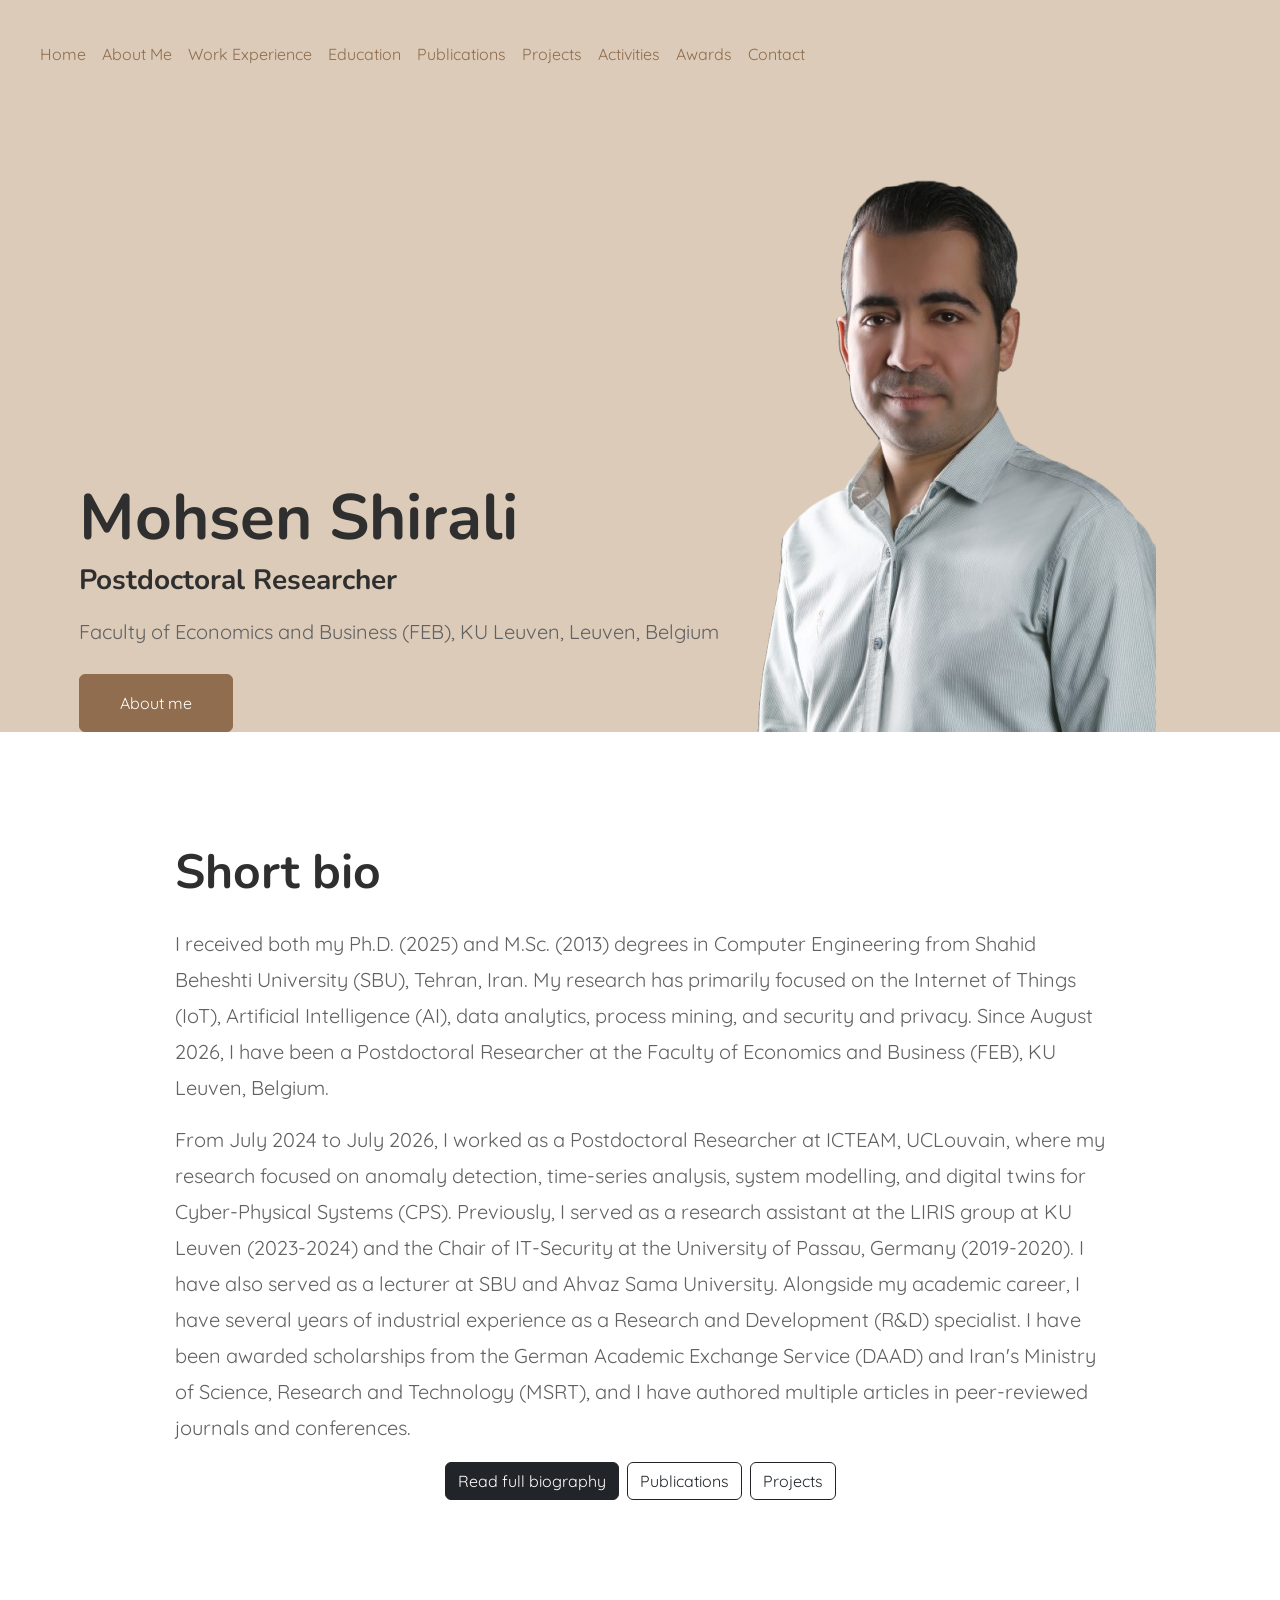
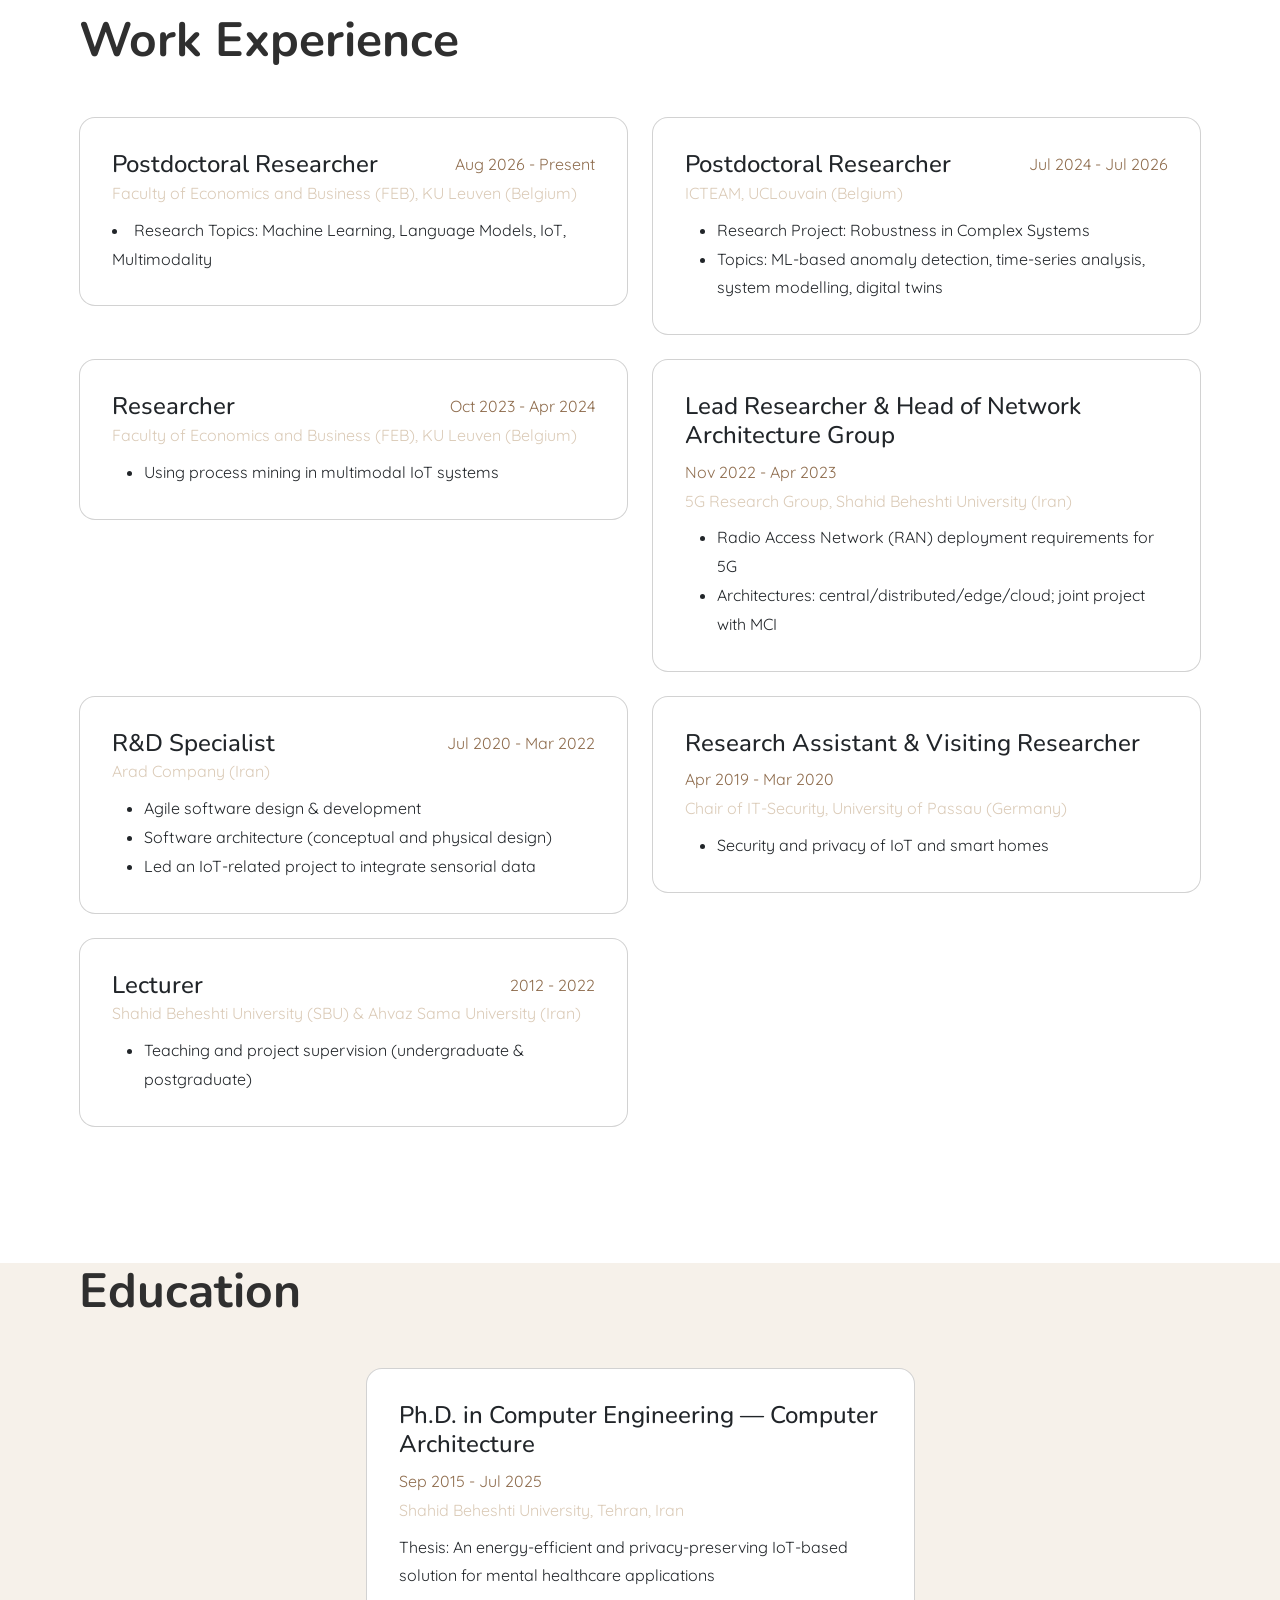
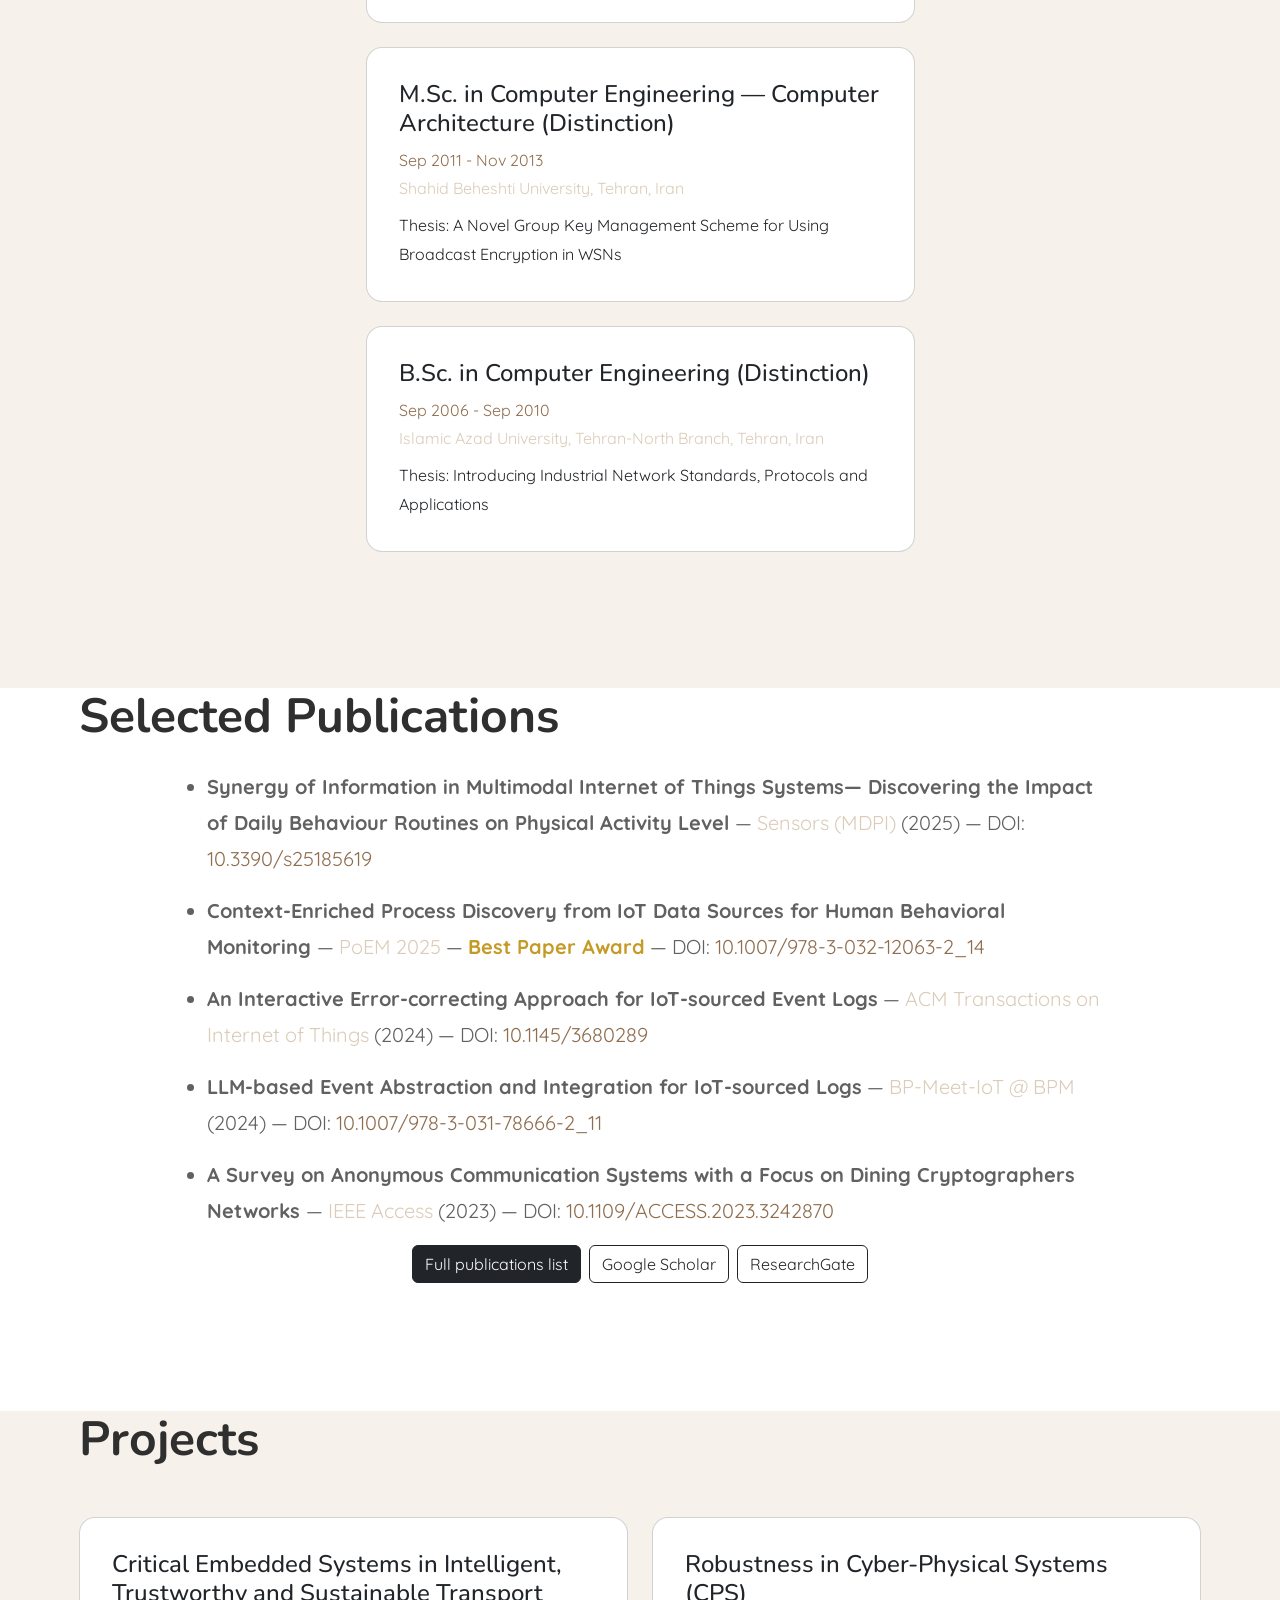
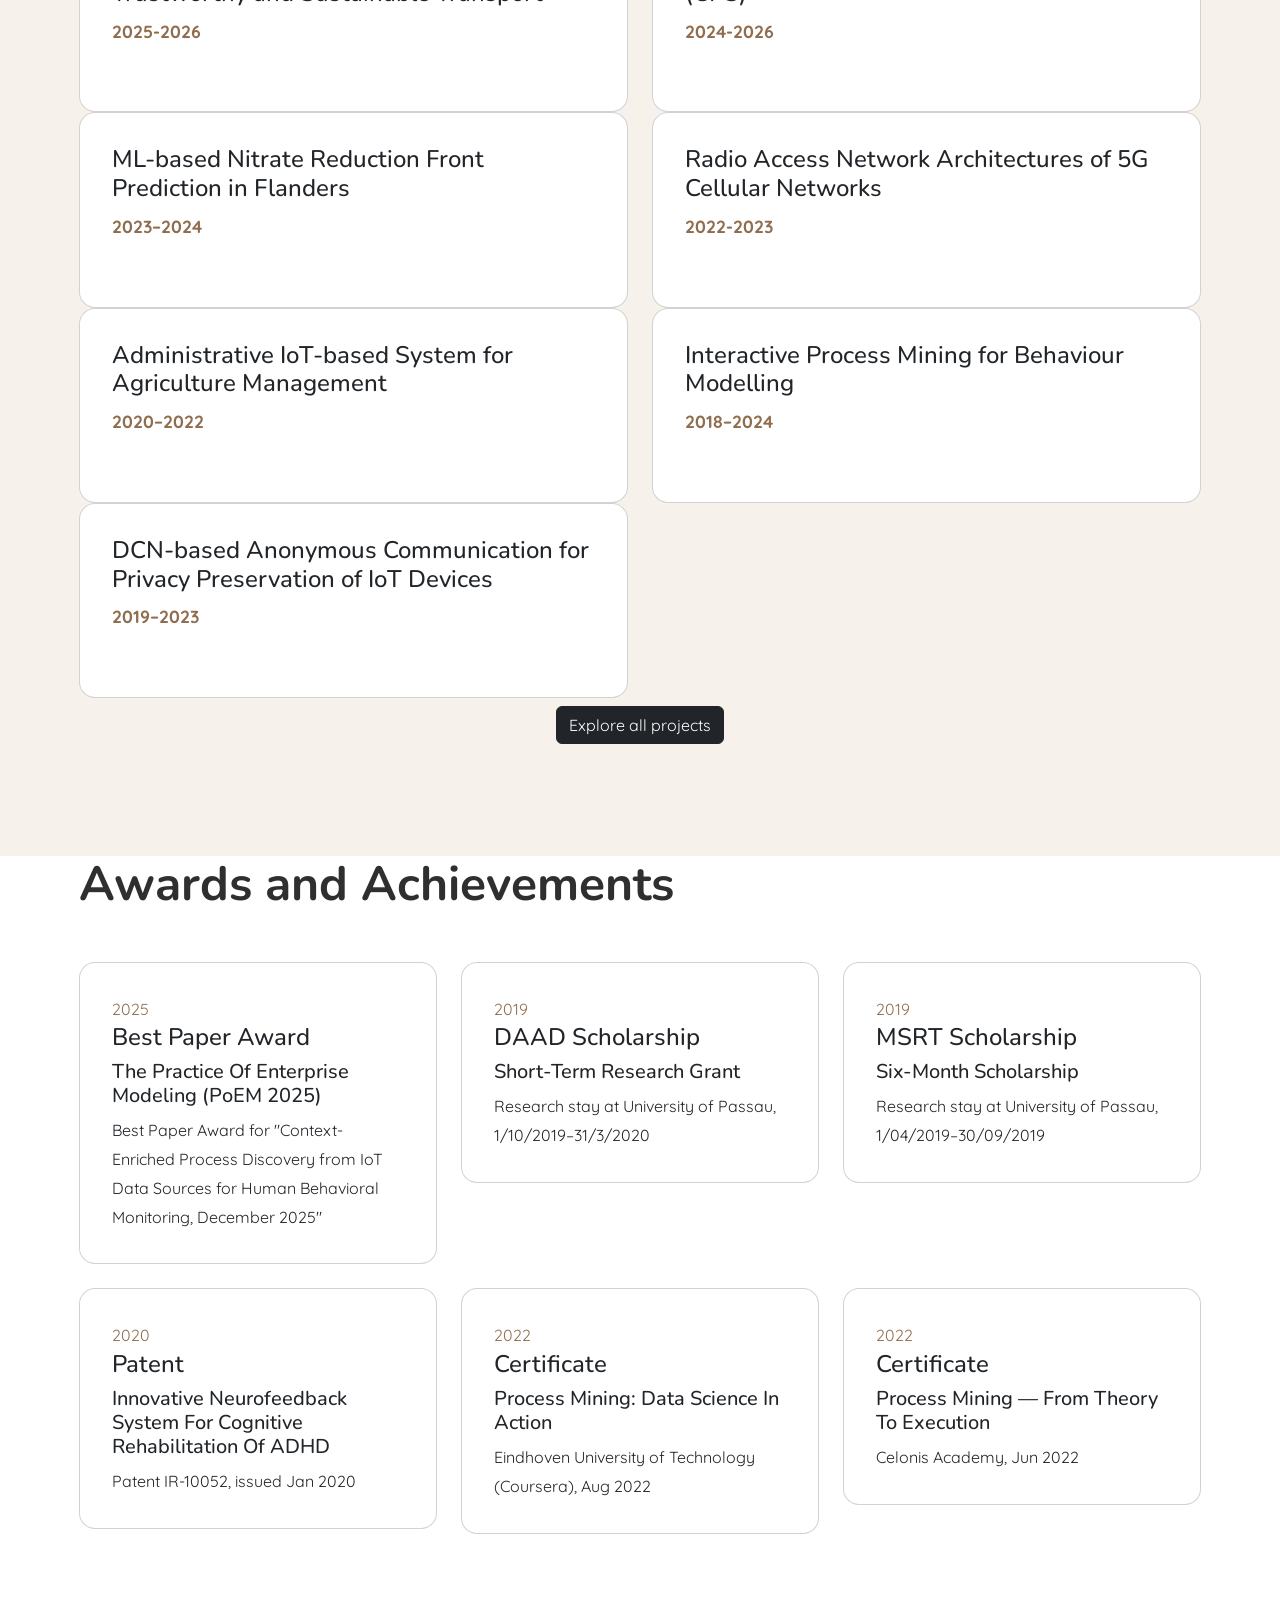
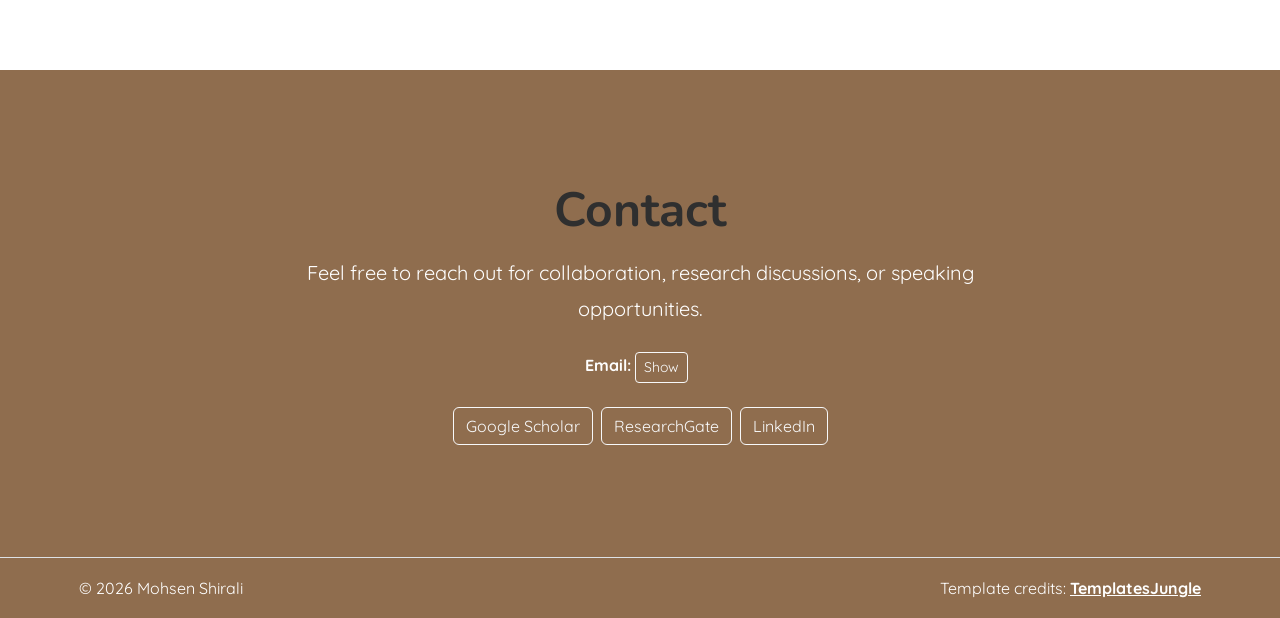
==== commit 10327f38: "updates to project page, activities page is added and indexing materials" ====
--- a/index.html
+++ b/index.html
@@ -2,17 +2,123 @@
 <html lang="en">
 
 <head>
-  <title>Mohsen Shirali</title>
+  <title>Mohsen Shirali | Postdoctoral Researcher at KU Leuven</title>
   <meta charset="utf-8">
+
   <meta http-equiv="X-UA-Compatible" content="IE=edge">
+
   <meta name="viewport" content="width=device-width, initial-scale=1.0">
+
   <meta name="format-detection" content="telephone=no">
+
   <meta name="apple-mobile-web-app-capable" content="yes">
+
   <meta name="author" content="Mohsen Shirali">
-  <meta name="keywords" content="Mohsen Shirali, IoT, Process Mining, Security, Privacy">
-  <!-- <meta name="description" content="Mohsen Shirali — Postdoctoral Researcher at UCLouvain. IoT, process mining, data analytics, security and privacy."> -->
+
   <meta name="description"
-    content="Mohsen Shirali — Postdoctoral Researcher at KU Leuven, Faculty of Economics and Business (FEB). IoT, process mining, data analytics, AI, security and privacy.">
+    content="Mohsen Shirali is a Postdoctoral Researcher at KU Leuven working on artificial intelligence, multimodal IoT, process mining, digital twins, cyber-physical systems, security and privacy.">
+
+  <meta name="robots" content="index, follow, max-image-preview:large">
+
+  <link rel="canonical" href="https://mohsenshirali.github.io/">
+
+  <link rel="icon" href="/favicon.svg" type="image/svg+xml">
+
+
+  <!-- =========================================================
+      Open Graph
+      ========================================================= -->
+
+  <meta property="og:type" content="website">
+
+  <meta property="og:site_name" content="Mohsen Shirali">
+
+  <meta property="og:title" content="Mohsen Shirali | Postdoctoral Researcher at KU Leuven">
+
+  <meta property="og:description"
+    content="Research in artificial intelligence, multimodal IoT, process mining, digital twins, cyber-physical systems, security and privacy.">
+
+  <meta property="og:url" content="https://mohsenshirali.github.io/">
+
+  <meta property="og:image" content="https://mohsenshirali.github.io/images/banner_pic-removebg_flip.png">
+
+  <meta property="og:image:alt" content="Mohsen Shirali">
+
+  <meta property="og:locale" content="en_US">
+
+
+  <!-- =========================================================
+      X / Twitter
+      ========================================================= -->
+
+  <meta name="twitter:card" content="summary">
+
+  <meta name="twitter:title" content="Mohsen Shirali | Postdoctoral Researcher at KU Leuven">
+
+  <meta name="twitter:description"
+    content="Research in AI, multimodal IoT, process mining, digital twins, cyber-physical systems, security and privacy.">
+
+  <meta name="twitter:image" content="https://mohsenshirali.github.io/images/banner_pic-removebg_flip.png">
+
+  <!-- =========================================================
+      Structured data: Website + Person
+      ========================================================= -->
+
+  <script type="application/ld+json">
+  {
+    "@context": "https://schema.org",
+    "@graph": [
+
+      {
+        "@type": "WebSite",
+        "@id": "https://mohsenshirali.github.io/#website",
+        "url": "https://mohsenshirali.github.io/",
+        "name": "Mohsen Shirali",
+        "alternateName": "Mohsen Shirali Academic Website"
+      },
+
+      {
+        "@type": "Person",
+        "@id": "https://mohsenshirali.github.io/#person",
+
+        "name": "Mohsen Shirali",
+
+        "url": "https://mohsenshirali.github.io/",
+
+        "image":
+          "https://mohsenshirali.github.io/images/banner_pic-removebg_flip.png",
+
+        "jobTitle":
+          "Postdoctoral Researcher",
+
+        "worksFor": {
+          "@type": "Organization",
+          "name": "KU Leuven",
+          "url": "https://www.kuleuven.be/"
+        },
+
+        "sameAs": [
+          "https://scholar.google.com/citations?user=J02WA74AAAAJ&hl=en",
+          "https://www.researchgate.net/profile/Mohsen-Shirali",
+          "https://www.linkedin.com/in/mohsen-shirali/"
+        ],
+
+        "knowsAbout": [
+          "Artificial Intelligence",
+          "Internet of Things",
+          "Multimodal IoT",
+          "Process Mining",
+          "Cyber-Physical Systems",
+          "Digital Twins",
+          "Time-Series Analysis",
+          "Security",
+          "Privacy"
+        ]
+      }
+
+    ]
+  }
+  </script>
 
   <link rel="stylesheet" type="text/css" href="assets/icomoon/icomoon.css">
   <link href="https://cdn.jsdelivr.net/npm/bootstrap@5.2.3/dist/css/bootstrap.min.css" rel="stylesheet"
@@ -39,25 +145,26 @@
         <a href="index.html" title="Mohsen Shirali"></a>
       </div>
       <nav id="navbar" class="d-none d-md-block">
-        <ul class="list-unstyled d-flex gap-4 m-0 align-items-center">
+        <ul class="list-unstyled d-flex gap-3 m-0 align-items-center">
           <li><a class="text-decoration-none" href="index.html#home">Home</a></li>
           <li><a class="text-decoration-none" href="about.html">About Me</a></li>
           <li><a class="text-decoration-none" href="index.html#experience">Work Experience</a></li>
           <li><a class="text-decoration-none" href="index.html#education">Education</a></li>
           <li><a class="text-decoration-none" href="publications.html">Publications</a></li>
           <li><a class="text-decoration-none" href="projects.html">Projects</a></li>
+          <li><a class="text-decoration-none" href="activities.html">Activities</a></li>
           <li><a class="text-decoration-none" href="index.html#awards">Awards</a></li>
           <li><a class="text-decoration-none" href="index.html#contact">Contact</a></li>
         </ul>
       </nav>
-      <nav id="navbar" class="d-md-none">
+      <nav id="navbar-mobile" class="d-lg-none">
         <input id="menu-toggle" type="checkbox" />
         <label class="menu-btn" for="menu-toggle"><span></span></label>
       </nav>
     </div>
   </header>
 
-  <div class="nav nav-overlay d-md-none">
+  <div class="nav nav-overlay d-lg-none">
     <div class="nav__content">
       <ul class="nav__list">
         <li class="nav__list-item mb-2"><a href="index.html#home">Home</a></li>
@@ -66,6 +173,7 @@
         <li class="nav__list-item mb-2"><a href="index.html#education">Education</a></li>
         <li class="nav__list-item mb-2"><a href="publications.html">Publications</a></li>
         <li class="nav__list-item mb-2"><a href="projects.html">Projects</a></li>
+        <li class="nav__list-item mb-2"><a href="activities.html">Activities</a></li>
         <li class="nav__list-item mb-2"><a href="index.html#awards">Awards</a></li>
         <li class="nav__list-item mb-2"><a href="index.html#contact">Contact</a></li>
       </ul>
@@ -92,7 +200,9 @@
           </div>
         </div>
         <div class="col-lg-5" data-aos="zoom-in-up">
-          <img src="images/banner_pic-removebg_flip.png" alt="Mohsen Shirali" class="img-fluid">
+          <img src="images/banner_pic-removebg_flip.png" alt="Mohsen Shirali" class="img-fluid" width="408" height="612"
+            fetchpriority="high" decoding="async">
+          <!-- <img src="images/banner_pic-removebg_flip.png" alt="Mohsen Shirali" class="img-fluid"> -->
         </div>
       </div>
     </div>
@@ -359,7 +469,7 @@
               —
               <span class="text-muted">PoEM 2025</span>
               —
-              <strong>Best Paper Award</strong>
+              <strong class="text-gold">Best Paper Award</strong>
               —
               DOI:
               <a href="https://doi.org/10.1007/978-3-032-12063-2_14" target="_blank" rel="noopener">
--- a/style.css
+++ b/style.css
@@ -1566,6 +1566,10 @@
   color: var(--secondary-color) !important;
 }
 
+.text-gold {
+  color: #c59b27 !important;
+}
+
 /* primary button */
 .btn-link,
 .link-primary {
@@ -2294,4 +2298,756 @@
     height: auto;
   }
 
+}
+
+/* ============================================================
+   PROFESSIONAL ACTIVITIES PAGE
+   ============================================================ */
+
+
+/* ============================================================
+   CONFERENCE / WORKSHOP EXPLORER
+   ============================================================ */
+
+.activity-explorer {
+  position: relative;
+}
+
+
+
+/* ------------------------------------------------------------
+   LEFT ACTIVITY LIST
+   ------------------------------------------------------------ */
+
+.activity-list-wrapper {
+  position: sticky;
+  top: 100px;
+}
+
+
+.activity-list {
+  display: flex;
+  flex-direction: column;
+  gap: 0.8rem;
+}
+
+
+.activity-list-item {
+  width: 100%;
+
+  display: flex;
+  flex-direction: column;
+  align-items: flex-start;
+
+  padding: 1rem 1.1rem;
+
+  border: 1px solid rgba(47, 47, 47, 0.12);
+  border-radius: 0.8rem;
+
+  background: #fff;
+  color: var(--dark-color);
+
+  text-align: left;
+
+  cursor: pointer;
+
+  transition:
+    background-color 0.25s ease,
+    color 0.25s ease,
+    border-color 0.25s ease,
+    transform 0.25s ease,
+    box-shadow 0.25s ease;
+}
+
+
+.activity-list-title {
+  font-family: var(--heading-font);
+
+  font-size: 1rem;
+  font-weight: 650;
+
+  line-height: 1.35;
+}
+
+
+.activity-list-subtitle {
+  margin-top: 0.3rem;
+
+  font-size: 0.85rem;
+  font-weight: 500;
+
+  opacity: 0.72;
+}
+
+
+.activity-list-item:hover,
+.activity-list-item:focus {
+  border-color: var(--accent-color);
+
+  color: var(--accent-color);
+
+  outline: none;
+
+  transform: translateX(4px);
+
+  box-shadow:
+    0 0.35rem 1rem rgba(0, 0, 0, 0.06);
+}
+
+
+.activity-list-item.active {
+  background: var(--accent-color);
+
+  border-color: var(--accent-color);
+
+  color: #fff;
+
+  transform: translateX(6px);
+
+  box-shadow:
+    0 0.5rem 1.3rem rgba(0, 0, 0, 0.08);
+}
+
+
+.activity-list-item.active:hover,
+.activity-list-item.active:focus {
+  color: #fff;
+}
+
+
+
+/* ============================================================
+   RIGHT ACTIVITY PANEL
+   ============================================================ */
+
+.activity-detail-card {
+  position: relative;
+
+  min-height: 560px;
+
+  background: #fff;
+
+  border:
+    1px solid rgba(47, 47, 47, 0.10);
+
+  border-radius: 1rem;
+
+  overflow: hidden;
+
+  box-shadow:
+    0 0.7rem 2rem rgba(0, 0, 0, 0.06);
+}
+
+
+.activity-detail-content {
+  padding: 2.5rem;
+}
+
+
+.activity-detail-title {
+  margin-bottom: 0.55rem;
+}
+
+
+
+/* ------------------------------------------------------------
+   ROLE
+   ------------------------------------------------------------ */
+
+.activity-role {
+  margin-bottom: 1.4rem;
+
+  color: var(--accent-color);
+
+  font-family: var(--heading-font);
+
+  font-size: 1.15rem;
+
+  font-weight: 700;
+}
+
+
+
+/* ------------------------------------------------------------
+   VENUE / DATE
+   ------------------------------------------------------------ */
+
+.activity-meta-grid {
+  display: grid;
+
+  grid-template-columns:
+    repeat(2, minmax(0, 1fr));
+
+  gap: 1rem;
+
+  margin-bottom: 2rem;
+
+  padding: 1.1rem 1.2rem;
+
+  border-radius: 0.8rem;
+
+  background: rgba(47, 47, 47, 0.035);
+}
+
+
+.activity-meta-item {
+  display: flex;
+  flex-direction: column;
+
+  gap: 0.2rem;
+}
+
+
+.activity-meta-label {
+  color: var(--accent-color);
+
+  font-size: 0.78rem;
+
+  font-weight: 700;
+
+  letter-spacing: 0.04em;
+
+  text-transform: uppercase;
+}
+
+
+
+/* ------------------------------------------------------------
+   DESCRIPTION
+   ------------------------------------------------------------ */
+
+.activity-description {
+  line-height: 1.8;
+}
+
+
+.activity-description p {
+  margin-bottom: 1.15rem;
+}
+
+
+.activity-description p:last-child {
+  margin-bottom: 0;
+}
+
+
+
+/* ------------------------------------------------------------
+   EXTERNAL LINKS
+   ------------------------------------------------------------ */
+
+.activity-links {
+  display: flex;
+
+  flex-wrap: wrap;
+
+  gap: 0.7rem;
+
+  margin-top: 1.5rem;
+}
+
+
+
+/* ============================================================
+   ACTIVITY IMAGE GALLERY
+   ============================================================ */
+
+.activity-gallery {
+  width: 100%;
+
+  margin-top: 2.3rem;
+}
+
+
+.activity-media-group {
+  width: 100%;
+
+  margin: 0;
+}
+
+
+/*
+  Four CES photographs will normally become
+  a 2 x 2 grid in the right panel.
+
+  If you later use two photos, they will
+  naturally appear in one row.
+*/
+
+.activity-media-grid {
+  display: grid;
+
+  grid-template-columns:
+    repeat(2, minmax(0, 1fr));
+
+  gap: 1rem;
+
+  align-items: stretch;
+}
+
+
+.activity-media-item {
+  min-width: 0;
+}
+
+
+.activity-media-button {
+  display: flex;
+
+  align-items: center;
+  justify-content: center;
+
+  width: 100%;
+  height: 100%;
+
+  padding: 0;
+
+  overflow: hidden;
+
+  border:
+    1px solid rgba(47, 47, 47, 0.10);
+
+  border-radius: 0.8rem;
+
+  background: #f8f8f8;
+
+  cursor: zoom-in;
+
+  transition:
+    transform 0.25s ease,
+    border-color 0.25s ease,
+    box-shadow 0.25s ease;
+}
+
+
+.activity-media-button:hover,
+.activity-media-button:focus {
+  border-color: var(--accent-color);
+
+  outline: none;
+
+  transform: translateY(-2px);
+
+  box-shadow:
+    0 0.55rem 1.4rem rgba(0, 0, 0, 0.08);
+}
+
+
+.activity-media-button img {
+  display: block;
+
+  width: 100%;
+  height: 230px;
+
+  object-fit: cover;
+}
+
+
+.activity-media-caption {
+  margin-top: 0.9rem;
+
+  padding: 0 0.5rem;
+
+  text-align: center;
+
+  color: var(--body-text-color);
+
+  font-size: 0.95rem;
+
+  line-height: 1.5;
+}
+
+
+.activity-media-individual-caption {
+  margin-top: 0.7rem;
+
+  padding: 0 0.4rem;
+
+  text-align: center;
+
+  color: var(--body-text-color);
+
+  font-size: 0.9rem;
+
+  line-height: 1.45;
+}
+
+
+
+/* ============================================================
+   ROTATION PROGRESS
+   ============================================================ */
+
+.activity-progress {
+  position: absolute;
+
+  left: 0;
+  right: 0;
+  bottom: 0;
+
+  height: 4px;
+
+  overflow: hidden;
+
+  background:
+    rgba(143, 109, 78, 0.12);
+}
+
+
+.activity-progress-bar {
+  width: 0;
+  height: 100%;
+
+  background: var(--accent-color);
+}
+
+
+
+/* ============================================================
+   COMMUNITY ROLE CARDS
+   ============================================================ */
+
+.community-role-card,
+.service-card {
+  position: relative;
+
+  padding: 2rem;
+
+  border:
+    1px solid rgba(47, 47, 47, 0.10);
+
+  border-radius: 1rem;
+
+  background: #fff;
+
+  box-shadow:
+    0 0.5rem 1.5rem rgba(0, 0, 0, 0.045);
+
+  transition:
+    transform 0.25s ease,
+    box-shadow 0.25s ease;
+}
+
+
+.community-role-card:hover,
+.service-card:hover {
+  transform: translateY(-4px);
+
+  box-shadow:
+    0 0.8rem 1.8rem rgba(0, 0, 0, 0.07);
+}
+
+
+.community-role-badge,
+.service-type {
+  display: inline-block;
+
+  margin-bottom: 1rem;
+
+  padding: 0.35rem 0.7rem;
+
+  border-radius: 2rem;
+
+  background:
+    rgba(143, 109, 78, 0.10);
+
+  color: var(--accent-color);
+
+  font-size: 0.82rem;
+
+  font-weight: 700;
+
+  letter-spacing: 0.02em;
+}
+
+
+.community-link {
+  color: var(--accent-color);
+
+  font-weight: 650;
+
+  text-decoration: none;
+}
+
+
+.community-link:hover {
+  text-decoration: underline;
+}
+
+
+
+/* ============================================================
+   PEER REVIEW GRID
+   ============================================================ */
+
+.review-service-grid {
+  display: grid;
+
+  grid-template-columns:
+    repeat(3, minmax(0, 1fr));
+
+  gap: 1rem;
+}
+
+
+.review-service-item {
+  display: flex;
+
+  flex-direction: column;
+
+  gap: 0.35rem;
+
+  padding: 1.4rem;
+
+  border:
+    1px solid rgba(47, 47, 47, 0.09);
+
+  border-radius: 0.85rem;
+
+  background: #fff;
+}
+
+
+.review-service-type {
+  color: var(--accent-color);
+
+  font-size: 0.75rem;
+
+  font-weight: 700;
+
+  letter-spacing: 0.05em;
+
+  text-transform: uppercase;
+}
+
+
+
+/* ============================================================
+   ACTIVITY IMAGE MODAL
+   ============================================================ */
+
+.activity-image-modal-content {
+  overflow: hidden;
+
+  border: 0;
+
+  border-radius: 1rem;
+
+  background: #fff;
+}
+
+
+.activity-modal-image {
+  display: block;
+
+  width: auto;
+
+  max-width: 100%;
+
+  height: auto;
+
+  max-height: 78vh;
+
+  margin: 0 auto;
+
+  object-fit: contain;
+}
+
+
+.activity-modal-caption {
+  max-width: 900px;
+
+  margin-left: auto;
+
+  margin-right: auto;
+
+  padding: 0 1rem 1rem;
+
+  font-size: 1rem;
+
+  line-height: 1.55;
+}
+
+
+
+/* ============================================================
+   RESPONSIVE — TABLET
+   ============================================================ */
+
+@media screen and (max-width: 991px) {
+
+  .activity-list-wrapper {
+    position: static;
+  }
+
+
+  .activity-detail-card {
+    min-height: auto;
+  }
+
+
+  .activity-detail-content {
+    padding: 2rem;
+  }
+
+
+  .review-service-grid {
+    grid-template-columns:
+      repeat(2, minmax(0, 1fr));
+  }
+
+}
+
+
+
+/* ============================================================
+   RESPONSIVE — MOBILE
+   ============================================================ */
+
+@media screen and (max-width: 576px) {
+
+  .activity-detail-content {
+    padding: 1.4rem;
+  }
+
+
+  .activity-meta-grid {
+    grid-template-columns: 1fr;
+  }
+
+
+  .activity-media-grid {
+    grid-template-columns: 1fr;
+  }
+
+
+  .activity-media-button img {
+    height: auto;
+
+    max-height: 420px;
+
+    object-fit: contain;
+  }
+
+
+  .review-service-grid {
+    grid-template-columns: 1fr;
+  }
+
+
+  .community-role-card,
+  .service-card {
+    padding: 1.5rem;
+  }
+
+}
+
+/* ============================================================
+   SEARCH-FRIENDLY CONTENT INDEX
+   ============================================================ */
+
+.content-index-wrapper {
+  padding: 2rem;
+
+  background: #fff;
+
+  border: 1px solid rgba(47, 47, 47, 0.10);
+
+  border-radius: 1rem;
+
+  box-shadow:
+    0 0.5rem 1.5rem rgba(0, 0, 0, 0.04);
+}
+
+
+.content-index-accordion {
+  display: flex;
+
+  flex-direction: column;
+
+  gap: 0.75rem;
+}
+
+
+.content-index-item {
+  overflow: hidden;
+
+  border:
+    1px solid rgba(47, 47, 47, 0.10);
+
+  border-radius: 0.75rem;
+
+  background: #fff;
+}
+
+
+.content-index-title {
+  position: relative;
+
+  padding: 1rem 3rem 1rem 1.2rem;
+
+  color: var(--dark-color);
+
+  font-family: var(--heading-font);
+
+  font-size: 1rem;
+
+  font-weight: 650;
+
+  line-height: 1.4;
+
+  cursor: pointer;
+
+  transition:
+    color 0.2s ease,
+    background-color 0.2s ease;
+}
+
+
+.content-index-title:hover {
+  color: var(--accent-color);
+
+  background:
+    rgba(143, 109, 78, 0.04);
+}
+
+
+.content-index-item[open] .content-index-title {
+  color: var(--accent-color);
+
+  border-bottom:
+    1px solid rgba(47, 47, 47, 0.08);
+}
+
+
+.content-index-body {
+  padding: 1.2rem;
+
+  line-height: 1.75;
+}
+
+
+.content-index-body p {
+  margin-bottom: 1rem;
+}
+
+
+.content-index-body p:last-child {
+  margin-bottom: 0;
+}
+
+
+.content-index-meta {
+  color: var(--accent-color);
+
+  font-weight: 650;
+}
+
+
+@media screen and (max-width: 576px) {
+
+  .content-index-wrapper {
+    padding: 1.25rem;
+  }
+
 }
